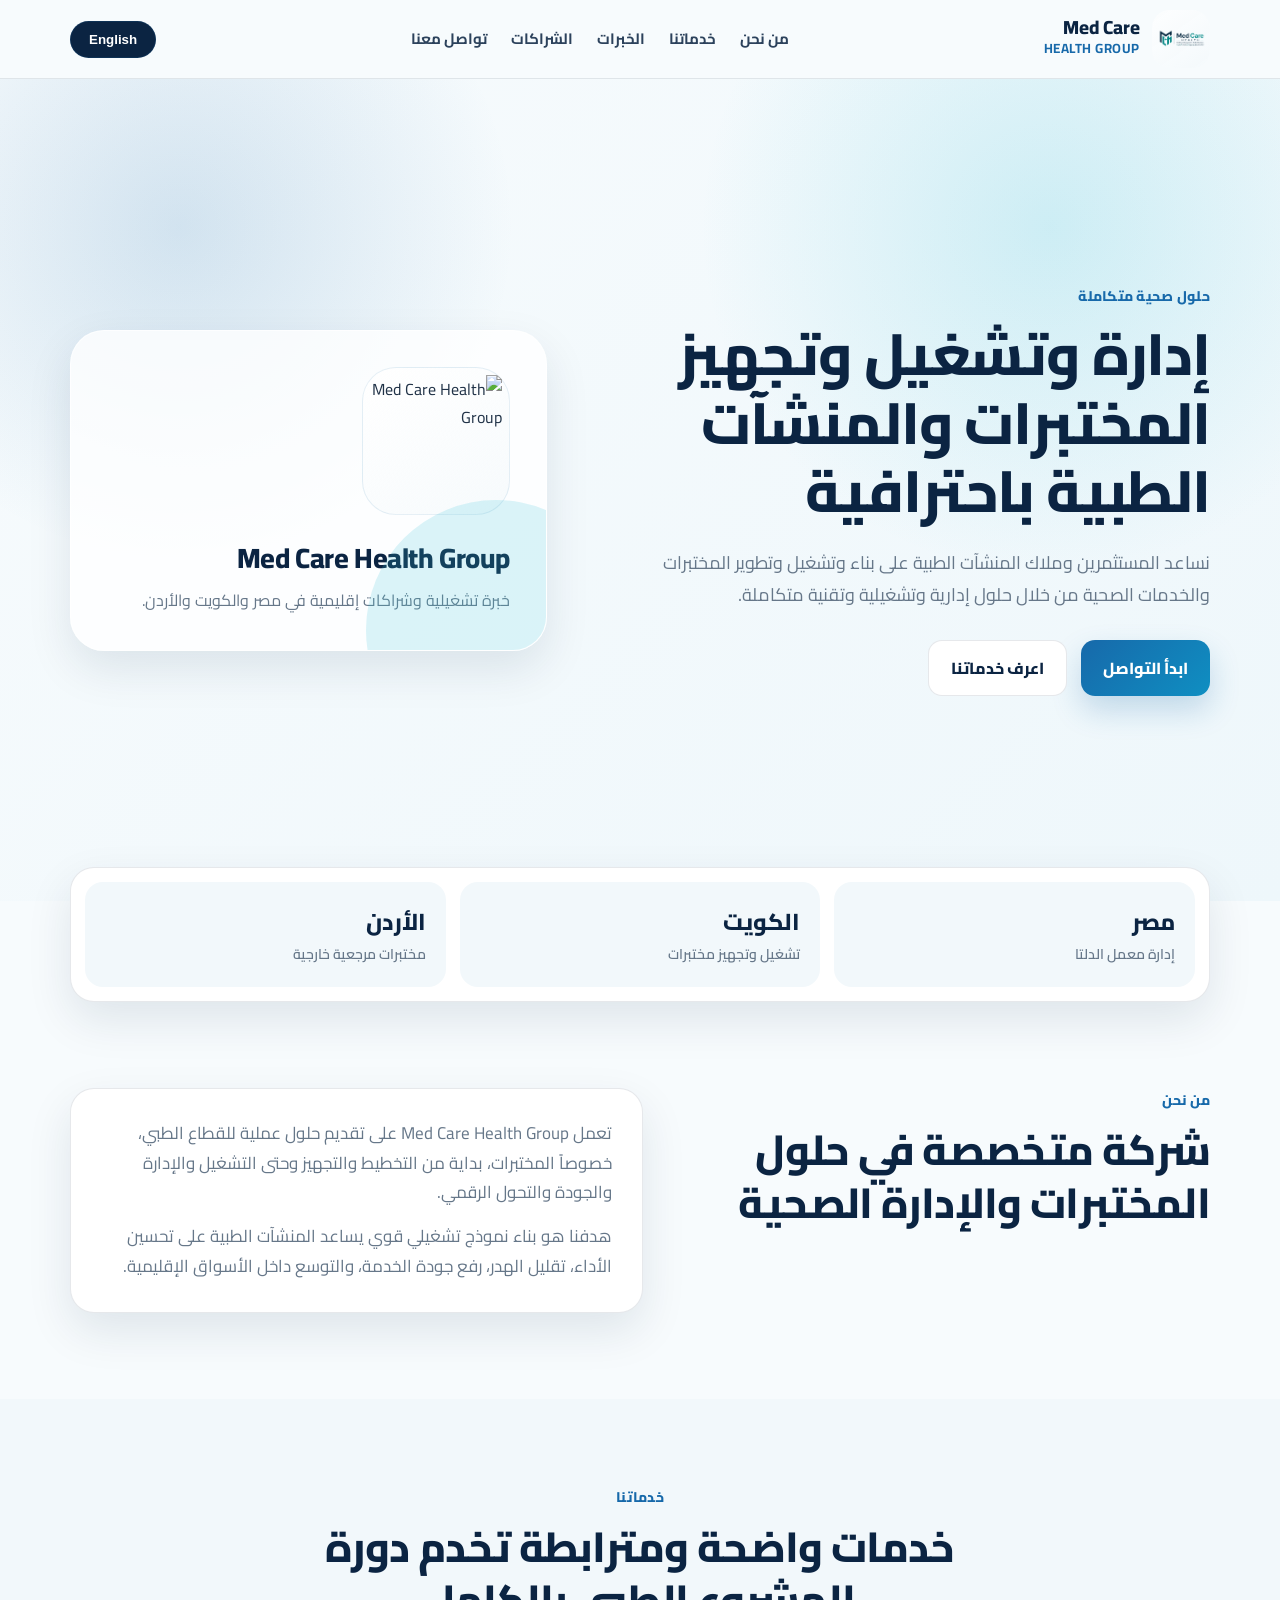
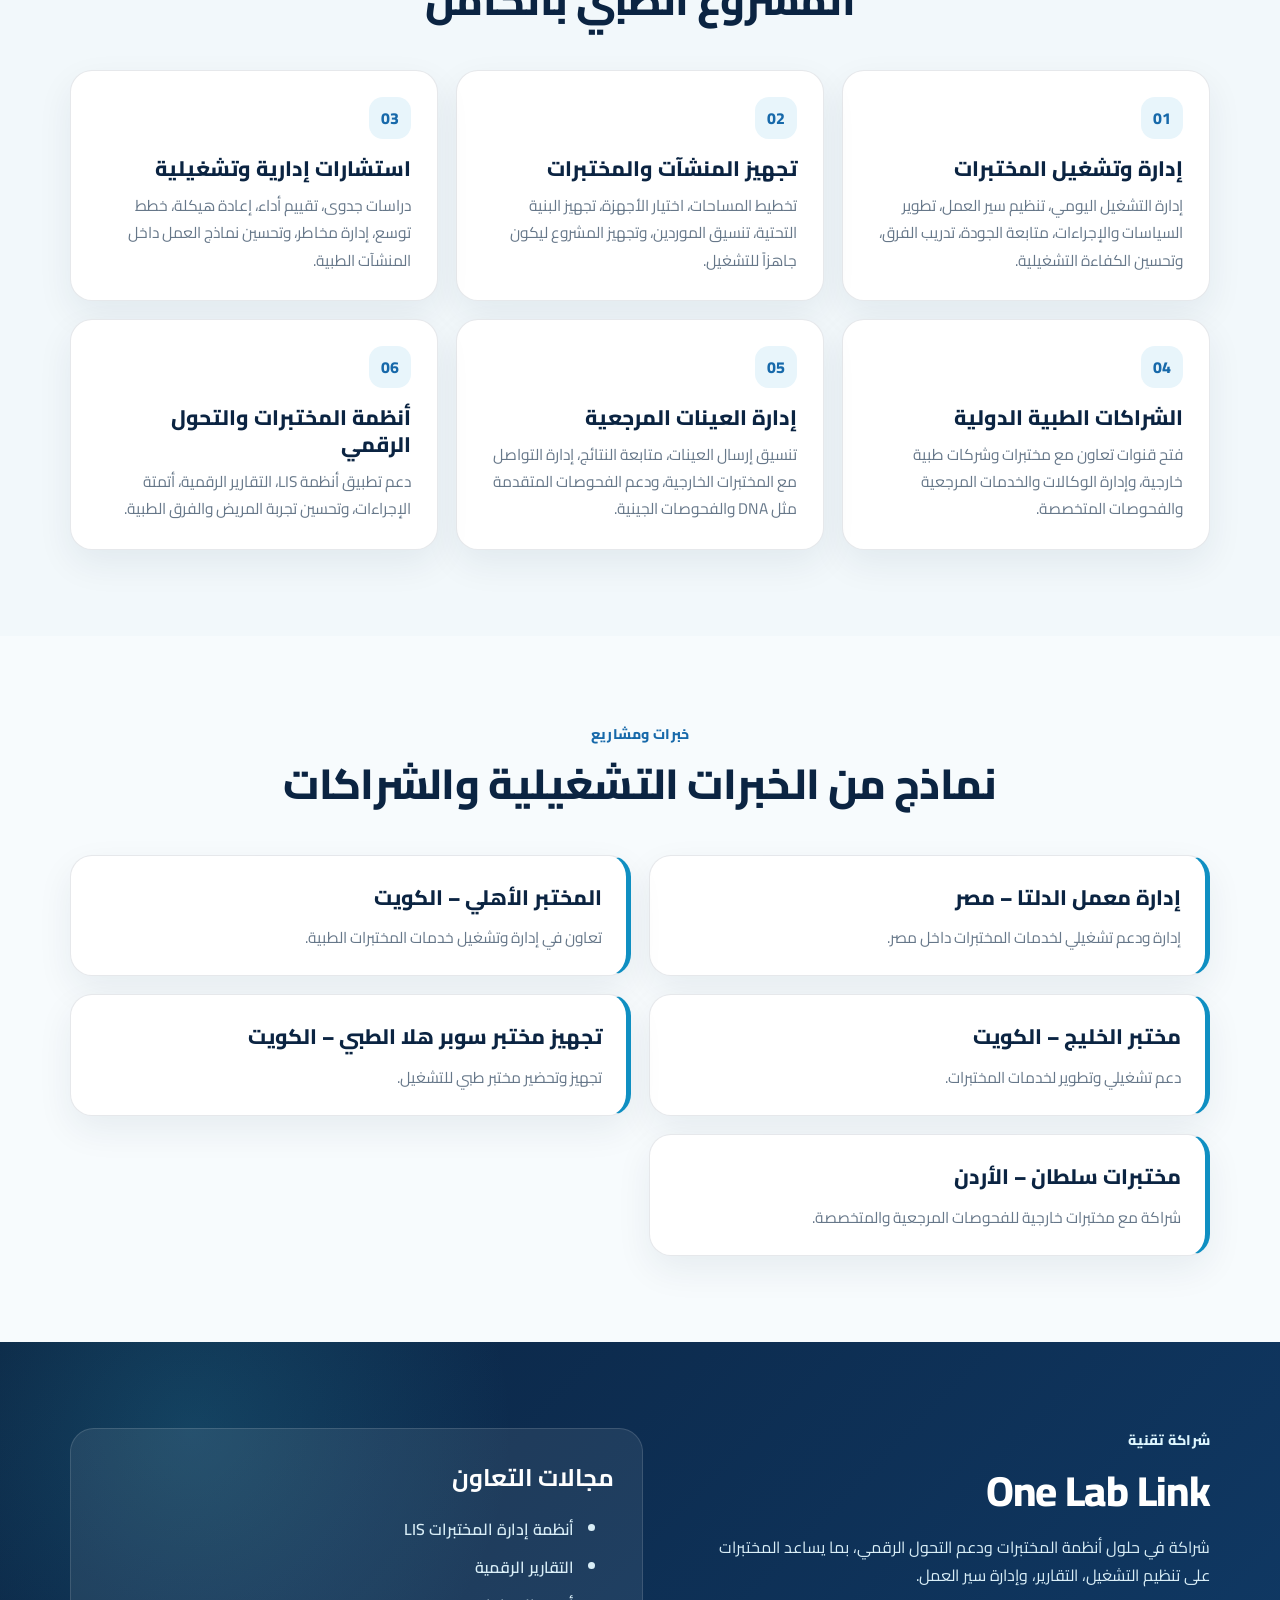
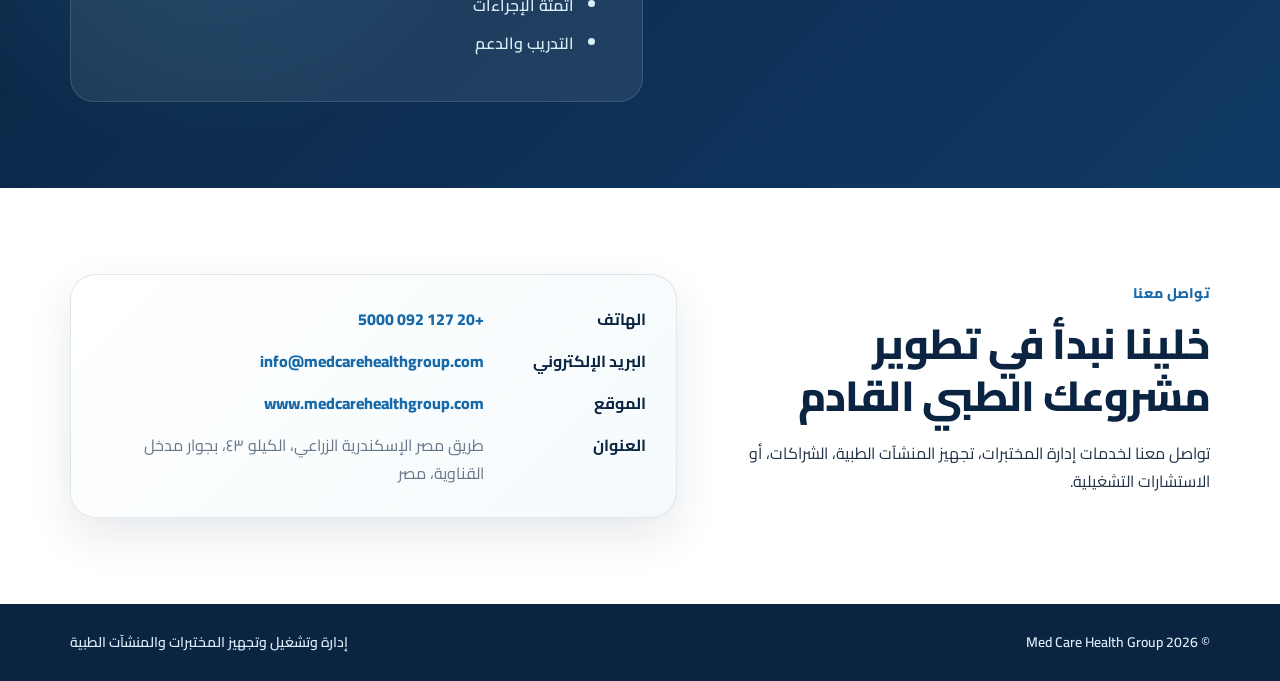
==== index.html @ 3ad39a22 "Update logo image source in index.html" ====
<!DOCTYPE html>
<html lang="ar" dir="rtl">
<head>
  <meta charset="UTF-8" />
  <meta name="viewport" content="width=device-width, initial-scale=1.0" />
  <title>Med Care Health Group</title>
  <meta name="description" content="Med Care Health Group - إدارة وتشغيل وتجهيز المختبرات والمنشآت الطبية والشراكات الطبية الدولية." />
  <link rel="stylesheet" href="styles.css" />
</head>
<body>
<header class="topbar">
  <div class="container nav">
    <a href="#home" class="brand">
      <span class="logo-wrap"><img src="logo-transparent.png" alt="Med Care Health Group"></span>
      <span class="brand-text">
        <b>Med Care</b>
        <small>Health Group</small>
      </span>
    </a>

    <nav class="menu">
      <a href="#about" data-ar="من نحن" data-en="About">من نحن</a>
      <a href="#services" data-ar="خدماتنا" data-en="Services">خدماتنا</a>
      <a href="#projects" data-ar="الخبرات" data-en="Experience">الخبرات</a>
      <a href="#partners" data-ar="الشراكات" data-en="Partners">الشراكات</a>
      <a href="#contact" data-ar="تواصل معنا" data-en="Contact">تواصل معنا</a>
    </nav>

    <button id="langBtn" class="lang">English</button>
  </div>
</header>

<main id="home">
  <section class="hero">
    <div class="container hero-inner">
      <div class="hero-content">
        <p class="kicker" data-ar="حلول صحية متكاملة" data-en="Integrated Healthcare Solutions">حلول صحية متكاملة</p>
        <h1 data-ar="إدارة وتشغيل وتجهيز المختبرات والمنشآت الطبية باحترافية"
            data-en="Professional management, operation, and setup for laboratories and healthcare facilities">
          إدارة وتشغيل وتجهيز المختبرات والمنشآت الطبية باحترافية
        </h1>
        <p class="lead"
           data-ar="نساعد المستثمرين وملاك المنشآت الطبية على بناء وتشغيل وتطوير المختبرات والخدمات الصحية من خلال حلول إدارية وتشغيلية وتقنية متكاملة."
           data-en="We support healthcare investors and facility owners in building, operating, and developing laboratories and healthcare services through integrated management, operational, and digital solutions.">
          نساعد المستثمرين وملاك المنشآت الطبية على بناء وتشغيل وتطوير المختبرات والخدمات الصحية من خلال حلول إدارية وتشغيلية وتقنية متكاملة.
        </p>
        <div class="actions">
          <a href="#contact" class="btn primary" data-ar="ابدأ التواصل" data-en="Contact Us">ابدأ التواصل</a>
          <a href="#services" class="btn ghost" data-ar="اعرف خدماتنا" data-en="View Services">اعرف خدماتنا</a>
        </div>
      </div>

      <aside class="hero-panel">
        <div class="logo-hero"><img src="assets/logo-transparent.png" alt="Med Care Health Group"></div>
        <h2 data-ar="Med Care Health Group" data-en="Med Care Health Group">Med Care Health Group</h2>
        <p data-ar="خبرة تشغيلية وشراكات إقليمية في مصر والكويت والأردن."
           data-en="Operational experience and regional partnerships across Egypt, Kuwait, and Jordan.">
          خبرة تشغيلية وشراكات إقليمية في مصر والكويت والأردن.
        </p>
      </aside>
    </div>
  </section>

  <section class="quick">
    <div class="container quick-grid">
      <div><strong data-ar="مصر" data-en="Egypt">مصر</strong><span data-ar="إدارة معمل الدلتا" data-en="Delta Lab Management">إدارة معمل الدلتا</span></div>
      <div><strong data-ar="الكويت" data-en="Kuwait">الكويت</strong><span data-ar="تشغيل وتجهيز مختبرات" data-en="Laboratory setup & operations">تشغيل وتجهيز مختبرات</span></div>
      <div><strong data-ar="الأردن" data-en="Jordan">الأردن</strong><span data-ar="مختبرات مرجعية خارجية" data-en="External reference laboratories">مختبرات مرجعية خارجية</span></div>
    </div>
  </section>

  <section id="about" class="section">
    <div class="container two">
      <div class="section-head">
        <p class="kicker" data-ar="من نحن" data-en="Who We Are">من نحن</p>
        <h2 data-ar="شركة متخصصة في حلول المختبرات والإدارة الصحية"
            data-en="A specialized company in laboratory and healthcare management solutions">
          شركة متخصصة في حلول المختبرات والإدارة الصحية
        </h2>
      </div>
      <div class="copy-card">
        <p data-ar="تعمل Med Care Health Group على تقديم حلول عملية للقطاع الطبي، خصوصاً المختبرات، بداية من التخطيط والتجهيز وحتى التشغيل والإدارة والجودة والتحول الرقمي."
           data-en="Med Care Health Group delivers practical solutions for the healthcare sector, especially laboratories, from planning and setup to operation, management, quality, and digital transformation.">
          تعمل Med Care Health Group على تقديم حلول عملية للقطاع الطبي، خصوصاً المختبرات، بداية من التخطيط والتجهيز وحتى التشغيل والإدارة والجودة والتحول الرقمي.
        </p>
        <p data-ar="هدفنا هو بناء نموذج تشغيلي قوي يساعد المنشآت الطبية على تحسين الأداء، تقليل الهدر، رفع جودة الخدمة، والتوسع داخل الأسواق الإقليمية."
           data-en="Our goal is to build a strong operating model that helps healthcare facilities improve performance, reduce waste, enhance service quality, and expand across regional markets.">
          هدفنا هو بناء نموذج تشغيلي قوي يساعد المنشآت الطبية على تحسين الأداء، تقليل الهدر، رفع جودة الخدمة، والتوسع داخل الأسواق الإقليمية.
        </p>
      </div>
    </div>
  </section>

  <section id="services" class="section pale">
    <div class="container">
      <div class="title">
        <p class="kicker" data-ar="خدماتنا" data-en="Our Services">خدماتنا</p>
        <h2 data-ar="خدمات واضحة ومترابطة تخدم دورة المشروع الطبي بالكامل"
            data-en="Clear connected services covering the full healthcare project cycle">
          خدمات واضحة ومترابطة تخدم دورة المشروع الطبي بالكامل
        </h2>
      </div>

      <div class="service-grid">
        <article><b>01</b><h3 data-ar="إدارة وتشغيل المختبرات" data-en="Laboratory Management & Operations">إدارة وتشغيل المختبرات</h3><p data-ar="إدارة التشغيل اليومي، تنظيم سير العمل، تطوير السياسات والإجراءات، متابعة الجودة، تدريب الفرق، وتحسين الكفاءة التشغيلية." data-en="Daily operations management, workflow organization, SOP development, quality follow-up, team training, and operational efficiency improvement.">إدارة التشغيل اليومي، تنظيم سير العمل، تطوير السياسات والإجراءات، متابعة الجودة، تدريب الفرق، وتحسين الكفاءة التشغيلية.</p></article>
        <article><b>02</b><h3 data-ar="تجهيز المنشآت والمختبرات" data-en="Facility & Laboratory Setup">تجهيز المنشآت والمختبرات</h3><p data-ar="تخطيط المساحات، اختيار الأجهزة، تجهيز البنية التحتية، تنسيق الموردين، وتجهيز المشروع ليكون جاهزاً للتشغيل." data-en="Space planning, equipment selection, infrastructure preparation, supplier coordination, and preparing the project for operation.">تخطيط المساحات، اختيار الأجهزة، تجهيز البنية التحتية، تنسيق الموردين، وتجهيز المشروع ليكون جاهزاً للتشغيل.</p></article>
        <article><b>03</b><h3 data-ar="استشارات إدارية وتشغيلية" data-en="Operational Consulting">استشارات إدارية وتشغيلية</h3><p data-ar="دراسات جدوى، تقييم أداء، إعادة هيكلة، خطط توسع، إدارة مخاطر، وتحسين نماذج العمل داخل المنشآت الطبية." data-en="Feasibility studies, performance assessment, restructuring, expansion plans, risk management, and operating model improvement.">دراسات جدوى، تقييم أداء، إعادة هيكلة، خطط توسع، إدارة مخاطر، وتحسين نماذج العمل داخل المنشآت الطبية.</p></article>
        <article><b>04</b><h3 data-ar="الشراكات الطبية الدولية" data-en="International Medical Partnerships">الشراكات الطبية الدولية</h3><p data-ar="فتح قنوات تعاون مع مختبرات وشركات طبية خارجية، وإدارة الوكالات والخدمات المرجعية والفحوصات المتخصصة." data-en="Building collaboration channels with external laboratories and medical companies, managing agencies, reference services, and specialized tests.">فتح قنوات تعاون مع مختبرات وشركات طبية خارجية، وإدارة الوكالات والخدمات المرجعية والفحوصات المتخصصة.</p></article>
        <article><b>05</b><h3 data-ar="إدارة العينات المرجعية" data-en="Reference Sample Management">إدارة العينات المرجعية</h3><p data-ar="تنسيق إرسال العينات، متابعة النتائج، إدارة التواصل مع المختبرات الخارجية، ودعم الفحوصات المتقدمة مثل DNA والفحوصات الجينية." data-en="Coordinating sample referrals, result follow-up, communication with external laboratories, and supporting advanced tests such as DNA and genetic testing.">تنسيق إرسال العينات، متابعة النتائج، إدارة التواصل مع المختبرات الخارجية، ودعم الفحوصات المتقدمة مثل DNA والفحوصات الجينية.</p></article>
        <article><b>06</b><h3 data-ar="أنظمة المختبرات والتحول الرقمي" data-en="Laboratory Systems & Digital Transformation">أنظمة المختبرات والتحول الرقمي</h3><p data-ar="دعم تطبيق أنظمة LIS، التقارير الرقمية، أتمتة الإجراءات، وتحسين تجربة المريض والفرق الطبية." data-en="Supporting LIS implementation, digital reports, process automation, and improving patient and medical team experience.">دعم تطبيق أنظمة LIS، التقارير الرقمية، أتمتة الإجراءات، وتحسين تجربة المريض والفرق الطبية.</p></article>
      </div>
    </div>
  </section>

  <section id="projects" class="section">
    <div class="container">
      <div class="title">
        <p class="kicker" data-ar="خبرات ومشاريع" data-en="Experience & Projects">خبرات ومشاريع</p>
        <h2 data-ar="نماذج من الخبرات التشغيلية والشراكات" data-en="Selected operational experience and partnerships">نماذج من الخبرات التشغيلية والشراكات</h2>
      </div>

      <div class="experience">
        <div><h3 data-ar="إدارة معمل الدلتا – مصر" data-en="Delta Lab Management – Egypt">إدارة معمل الدلتا – مصر</h3><p data-ar="إدارة ودعم تشغيلي لخدمات المختبرات داخل مصر." data-en="Management and operational support for laboratory services in Egypt.">إدارة ودعم تشغيلي لخدمات المختبرات داخل مصر.</p></div>
        <div><h3 data-ar="المختبر الأهلي – الكويت" data-en="Al Ahli Laboratory – Kuwait">المختبر الأهلي – الكويت</h3><p data-ar="تعاون في إدارة وتشغيل خدمات المختبرات الطبية." data-en="Collaboration in managing and operating medical laboratory services.">تعاون في إدارة وتشغيل خدمات المختبرات الطبية.</p></div>
        <div><h3 data-ar="مختبر الخليج – الكويت" data-en="Gulf Laboratory – Kuwait">مختبر الخليج – الكويت</h3><p data-ar="دعم تشغيلي وتطوير لخدمات المختبرات." data-en="Operational support and development for laboratory services.">دعم تشغيلي وتطوير لخدمات المختبرات.</p></div>
        <div><h3 data-ar="تجهيز مختبر سوبر هلا الطبي – الكويت" data-en="Super Hala Medical Laboratory Setup – Kuwait">تجهيز مختبر سوبر هلا الطبي – الكويت</h3><p data-ar="تجهيز وتحضير مختبر طبي للتشغيل." data-en="Setup and preparation of a medical laboratory for operation.">تجهيز وتحضير مختبر طبي للتشغيل.</p></div>
        <div><h3 data-ar="مختبرات سلطان – الأردن" data-en="Sultan Laboratories – Jordan">مختبرات سلطان – الأردن</h3><p data-ar="شراكة مع مختبرات خارجية للفحوصات المرجعية والمتخصصة." data-en="External laboratory partnership for reference and specialized testing.">شراكة مع مختبرات خارجية للفحوصات المرجعية والمتخصصة.</p></div>
      </div>
    </div>
  </section>

  <section id="partners" class="section blue-section">
    <div class="container two">
      <div>
        <p class="kicker white" data-ar="شراكة تقنية" data-en="Technology Partnership">شراكة تقنية</p>
        <h2 data-ar="One Lab Link" data-en="One Lab Link">One Lab Link</h2>
        <p data-ar="شراكة في حلول أنظمة المختبرات ودعم التحول الرقمي، بما يساعد المختبرات على تنظيم التشغيل، التقارير، وإدارة سير العمل."
           data-en="A partnership in laboratory system solutions and digital transformation, helping laboratories organize operations, reporting, and workflow management.">
          شراكة في حلول أنظمة المختبرات ودعم التحول الرقمي، بما يساعد المختبرات على تنظيم التشغيل، التقارير، وإدارة سير العمل.
        </p>
      </div>
      <div class="dark-card">
        <h3 data-ar="مجالات التعاون" data-en="Focus Areas">مجالات التعاون</h3>
        <ul>
          <li data-ar="أنظمة إدارة المختبرات LIS" data-en="Laboratory Information Systems">أنظمة إدارة المختبرات LIS</li>
          <li data-ar="التقارير الرقمية" data-en="Digital reporting">التقارير الرقمية</li>
          <li data-ar="أتمتة الإجراءات" data-en="Workflow automation">أتمتة الإجراءات</li>
          <li data-ar="التدريب والدعم" data-en="Training and support">التدريب والدعم</li>
        </ul>
      </div>
    </div>
  </section>

  <section id="contact" class="section contact">
    <div class="container contact-grid">
      <div>
        <p class="kicker" data-ar="تواصل معنا" data-en="Contact Us">تواصل معنا</p>
        <h2 data-ar="خلينا نبدأ في تطوير مشروعك الطبي القادم" data-en="Let’s start developing your next healthcare project">خلينا نبدأ في تطوير مشروعك الطبي القادم</h2>
        <p data-ar="تواصل معنا لخدمات إدارة المختبرات، تجهيز المنشآت الطبية، الشراكات، أو الاستشارات التشغيلية."
           data-en="Contact us for laboratory management, medical facility setup, partnerships, or operational consulting.">
          تواصل معنا لخدمات إدارة المختبرات، تجهيز المنشآت الطبية، الشراكات، أو الاستشارات التشغيلية.
        </p>
      </div>
      <div class="contact-card">
        <p><strong data-ar="الهاتف" data-en="Phone">الهاتف</strong><a href="tel:+201270925000">+20 127 092 5000</a></p>
        <p><strong data-ar="البريد الإلكتروني" data-en="Email">البريد الإلكتروني</strong><a href="mailto:info@medcarehealthgroup.com">info@medcarehealthgroup.com</a></p>
        <p><strong data-ar="الموقع" data-en="Website">الموقع</strong><a href="https://www.medcarehealthgroup.com">www.medcarehealthgroup.com</a></p>
        <p><strong data-ar="العنوان" data-en="Address">العنوان</strong><span data-ar="طريق مصر الإسكندرية الزراعي، الكيلو ٤٣، بجوار مدخل القناوية، مصر" data-en="Cairo-Alexandria Agricultural Road, KM 43, beside Al-Qanawiya entrance, Egypt">طريق مصر الإسكندرية الزراعي، الكيلو ٤٣، بجوار مدخل القناوية، مصر</span></p>
      </div>
    </div>
  </section>
</main>

<footer>
  <div class="container foot">
    <span>© 2026 Med Care Health Group</span>
    <span data-ar="إدارة وتشغيل وتجهيز المختبرات والمنشآت الطبية" data-en="Laboratory and Healthcare Facility Management">إدارة وتشغيل وتجهيز المختبرات والمنشآت الطبية</span>
  </div>
</footer>

<script>
let currentLang = "ar";
const btn = document.getElementById("langBtn");

function setLanguage(lang) {
  currentLang = lang;
  document.documentElement.lang = lang;
  document.documentElement.dir = lang === "ar" ? "rtl" : "ltr";
  document.querySelectorAll("[data-ar][data-en]").forEach(el => {
    el.textContent = el.dataset[lang];
  });
  btn.textContent = lang === "ar" ? "English" : "العربية";
}
btn.addEventListener("click", () => setLanguage(currentLang === "ar" ? "en" : "ar"));
</script>
</body>
</html>
---- styles.css ----
@import url('https://fonts.googleapis.com/css2?family=Cairo:wght@400;500;600;700;800&family=Inter:wght@400;500;600;700;800&display=swap');

:root{
  --navy:#0b2442;
  --blue:#1769aa;
  --blue2:#0f8fc2;
  --cyan:#39bfd7;
  --pale:#f2f8fb;
  --bg:#f7fbfd;
  --white:#fff;
  --text:#203247;
  --muted:#667789;
  --line:rgba(11,36,66,.10);
  --shadow:0 18px 45px rgba(11,36,66,.10);
  --radius:24px;
}

*{box-sizing:border-box}
html{scroll-behavior:smooth}
body{
  margin:0;
  font-family:"Cairo","Inter",Arial,sans-serif;
  background:var(--bg);
  color:var(--text);
  line-height:1.75;
}
html[lang="en"] body{font-family:"Inter","Cairo",Arial,sans-serif;line-height:1.6}
a{text-decoration:none;color:inherit}
.container{width:min(1140px,92%);margin:auto}

.topbar{
  position:sticky;top:0;z-index:50;
  background:rgba(247,251,253,.92);
  backdrop-filter:blur(16px);
  border-bottom:1px solid var(--line);
}
.nav{height:78px;display:flex;align-items:center;justify-content:space-between;gap:18px}
.brand{display:flex;align-items:center;gap:12px;color:var(--navy)}
.logo-wrap{
  width:58px;height:58px;border-radius:18px;
  display:grid;place-items:center;
  background:linear-gradient(145deg,rgba(255,255,255,.65),rgba(242,248,251,.45));
}
.logo-wrap img{width:52px;height:52px;object-fit:contain}
.brand-text b{display:block;font-size:19px;line-height:1;font-weight:800}
.brand-text small{display:block;color:var(--blue);font-weight:700;letter-spacing:.04em;text-transform:uppercase}

.menu{display:flex;gap:24px;align-items:center;color:var(--navy);font-weight:700;font-size:15px}
.menu a{opacity:.86}
.menu a:hover{opacity:1;color:var(--blue)}
.lang{
  border:1px solid rgba(23,105,170,.18);
  background:var(--navy);
  color:#fff;border-radius:999px;
  padding:10px 18px;font-weight:800;cursor:pointer;
}

.hero{
  min-height:calc(100vh - 78px);
  display:flex;align-items:center;
  background:
    radial-gradient(circle at 82% 18%,rgba(57,191,215,.20),transparent 28%),
    radial-gradient(circle at 14% 18%,rgba(23,105,170,.16),transparent 26%),
    linear-gradient(135deg,#f7fbfd 0%,#eef7fb 100%);
  overflow:hidden;
}
.hero-inner{display:grid;grid-template-columns:1.12fr .88fr;gap:56px;align-items:center;padding:72px 0}
.kicker{
  margin:0 0 12px;
  color:var(--blue);
  font-weight:800;
  font-size:14px;
  letter-spacing:.02em;
}
.kicker.white{color:#dff7ff}
h1{
  margin:0 0 22px;
  color:var(--navy);
  font-size:clamp(34px,4.7vw,58px);
  line-height:1.18;
  font-weight:800;
  letter-spacing:-.02em;
}
.lead{margin:0;color:var(--muted);font-size:18px;max-width:720px}
.actions{margin-top:30px;display:flex;gap:14px;flex-wrap:wrap}
.btn{
  display:inline-flex;align-items:center;justify-content:center;
  border-radius:14px;padding:13px 22px;font-weight:800;
}
.primary{background:linear-gradient(135deg,var(--blue),var(--blue2));color:#fff;box-shadow:0 14px 30px rgba(23,105,170,.22)}
.ghost{background:#fff;color:var(--navy);border:1px solid var(--line)}

.hero-panel{
  position:relative;
  background:rgba(255,255,255,.78);
  border:1px solid rgba(255,255,255,.7);
  border-radius:34px;
  padding:36px;
  box-shadow:var(--shadow);
  overflow:hidden;
}
.hero-panel:before{
  content:"";position:absolute;inset:auto -80px -110px auto;width:260px;height:260px;
  background:rgba(57,191,215,.18);border-radius:50%;
}
.logo-hero{
  width:148px;height:148px;border-radius:34px;
  display:grid;place-items:center;margin-bottom:26px;
  background:linear-gradient(145deg,#fff,rgba(242,248,251,.65));
  border:1px solid rgba(23,105,170,.10);
}
.logo-hero img{width:132px;height:132px;object-fit:contain}
.hero-panel h2{margin:0 0 10px;color:var(--navy);font-size:28px;line-height:1.25}
.hero-panel p{margin:0;color:var(--muted);font-size:16px}

.quick{margin-top:-34px;position:relative;z-index:5}
.quick-grid{
  display:grid;grid-template-columns:repeat(3,1fr);gap:14px;
  background:#fff;border:1px solid var(--line);border-radius:24px;
  box-shadow:var(--shadow);padding:14px
}
.quick-grid div{padding:20px;border-radius:18px;background:var(--pale)}
.quick-grid strong{display:block;color:var(--navy);font-size:23px;font-weight:800}
.quick-grid span{display:block;color:var(--muted);font-size:14px;font-weight:600}

.section{padding:86px 0}
.two{display:grid;grid-template-columns:.95fr 1.05fr;gap:48px;align-items:start}
h2{margin:0;color:var(--navy);font-size:clamp(28px,3.4vw,42px);line-height:1.25;font-weight:800;letter-spacing:-.015em}
.copy-card{
  background:#fff;border:1px solid var(--line);border-radius:var(--radius);
  padding:30px;box-shadow:var(--shadow)
}
.copy-card p{margin:0 0 14px;color:var(--muted);font-size:17px}
.copy-card p:last-child{margin-bottom:0}
.pale{background:var(--pale)}
.title{text-align:center;max-width:790px;margin:0 auto 44px}

.service-grid{display:grid;grid-template-columns:repeat(3,1fr);gap:18px}
.service-grid article{
  background:#fff;border:1px solid var(--line);border-radius:22px;padding:26px;
  box-shadow:0 14px 36px rgba(11,36,66,.07);
}
.service-grid b{
  width:42px;height:42px;border-radius:14px;display:grid;place-items:center;
  background:#e8f5fb;color:var(--blue);font-weight:800;margin-bottom:16px
}
.service-grid h3{margin:0 0 10px;color:var(--navy);font-size:21px;line-height:1.3;font-weight:800}
.service-grid p{margin:0;color:var(--muted);font-size:15.5px}

.experience{display:grid;grid-template-columns:repeat(2,1fr);gap:18px}
.experience div{
  background:#fff;border:1px solid var(--line);border-radius:22px;padding:24px;
  box-shadow:0 14px 36px rgba(11,36,66,.07);
  border-inline-start:5px solid var(--blue2);
}
.experience h3{margin:0 0 8px;color:var(--navy);font-size:21px;font-weight:800}
.experience p{margin:0;color:var(--muted);font-size:15.5px}

.blue-section{
  background:
    radial-gradient(circle at 15% 20%,rgba(57,191,215,.18),transparent 28%),
    linear-gradient(135deg,var(--navy),#103a66);
  color:#fff;
}
.blue-section h2{color:#fff}
.blue-section p,.blue-section li{color:#d9eef7}
.dark-card{
  background:rgba(255,255,255,.08);
  border:1px solid rgba(255,255,255,.13);
  border-radius:var(--radius);
  padding:28px
}
.dark-card h3{margin:0 0 14px;font-size:24px;color:#fff}
.dark-card li{margin:10px 0;font-weight:600}

.contact{background:#fff}
.contact-grid{display:grid;grid-template-columns:.9fr 1.1fr;gap:36px;align-items:center}
.contact-card{
  background:linear-gradient(135deg,#fff,#f4fafc);
  border:1px solid var(--line);border-radius:26px;padding:30px;box-shadow:var(--shadow)
}
.contact-card p{
  margin:0 0 14px;
  display:grid;
  grid-template-columns:150px 1fr;
  gap:12px;
  color:var(--muted)
}
.contact-card p:last-child{margin-bottom:0}
.contact-card strong{color:var(--navy)}
.contact-card a{color:var(--blue);font-weight:800}

footer{background:var(--navy);color:#d9eef7}
.foot{display:flex;justify-content:space-between;gap:16px;padding:26px 0;font-size:14px;font-weight:600}

@media(max-width:960px){
  .menu{display:none}
  .hero-inner,.two,.contact-grid{grid-template-columns:1fr}
  .hero{min-height:auto}
  .hero-inner{padding:54px 0}
  .service-grid,.experience,.quick-grid{grid-template-columns:1fr}
  .section{padding:66px 0}
  .contact-card p{grid-template-columns:1fr}
  .foot{display:block;text-align:center}
}
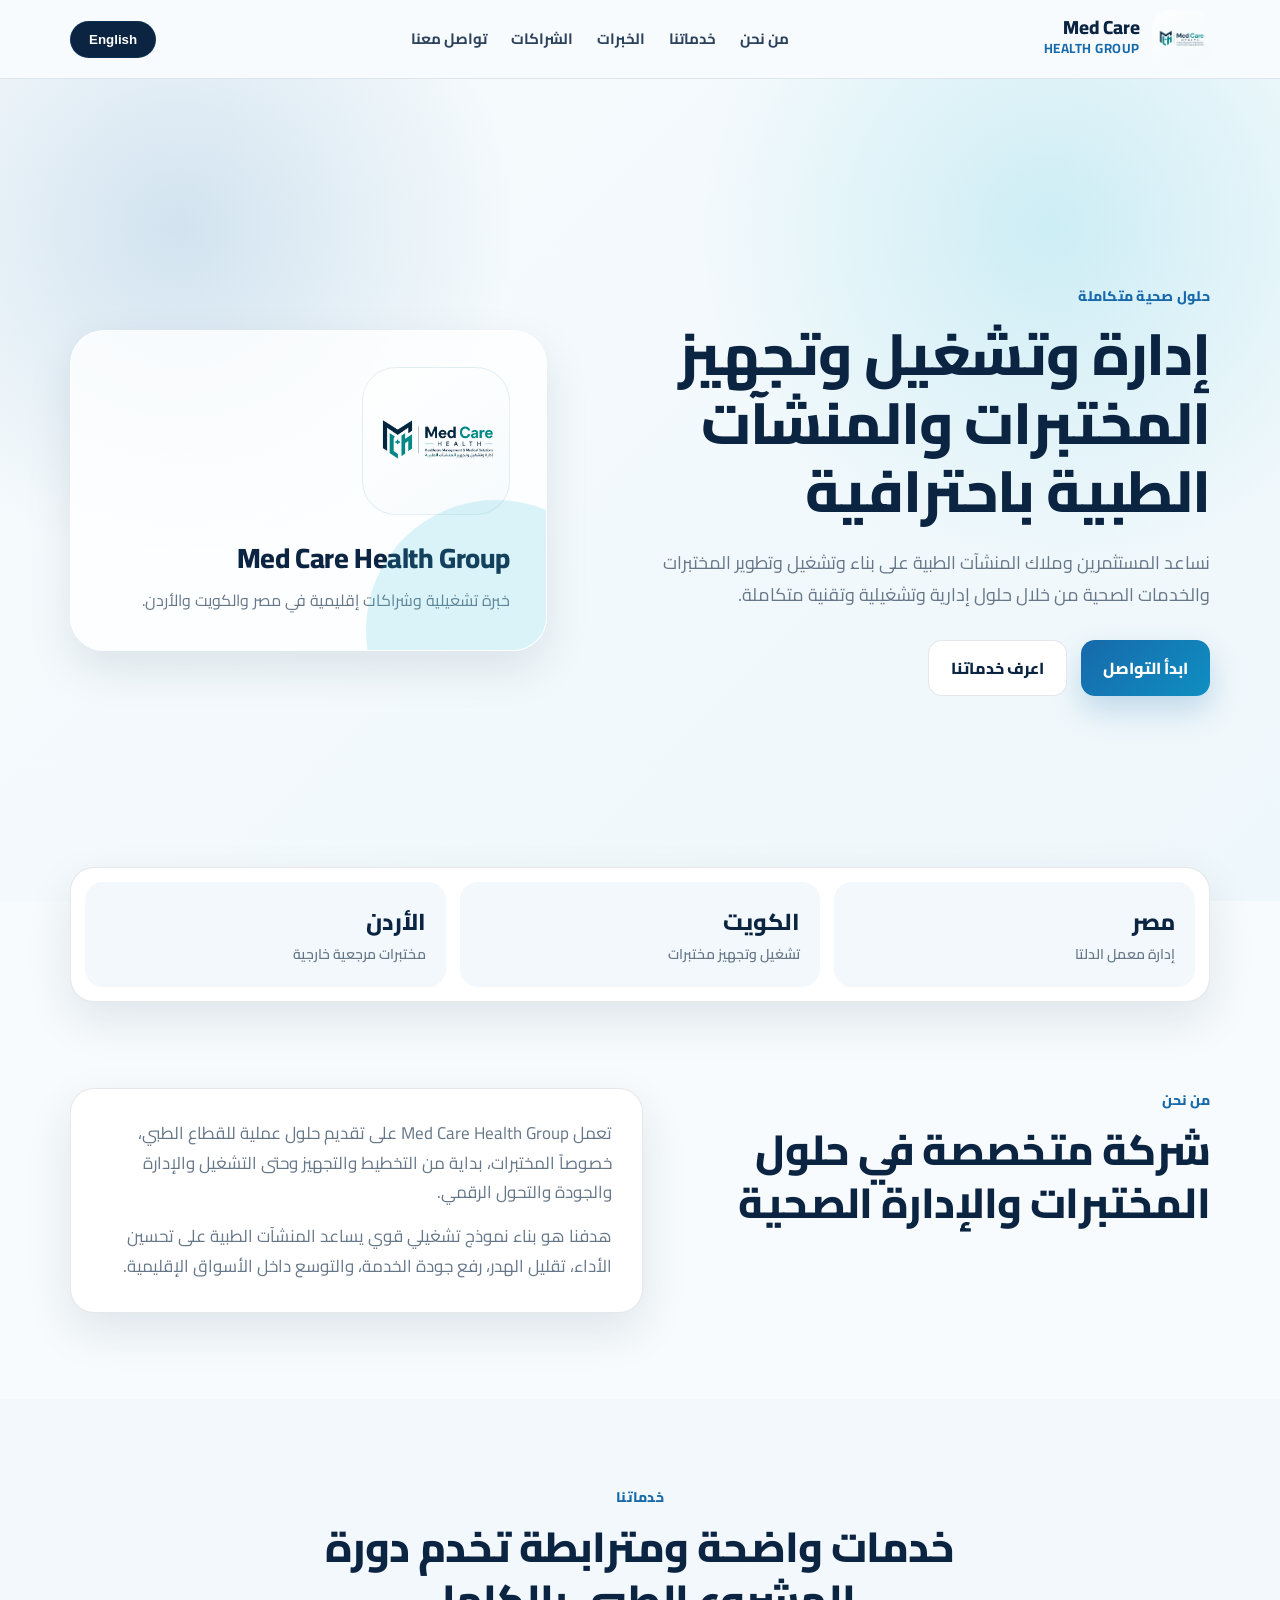
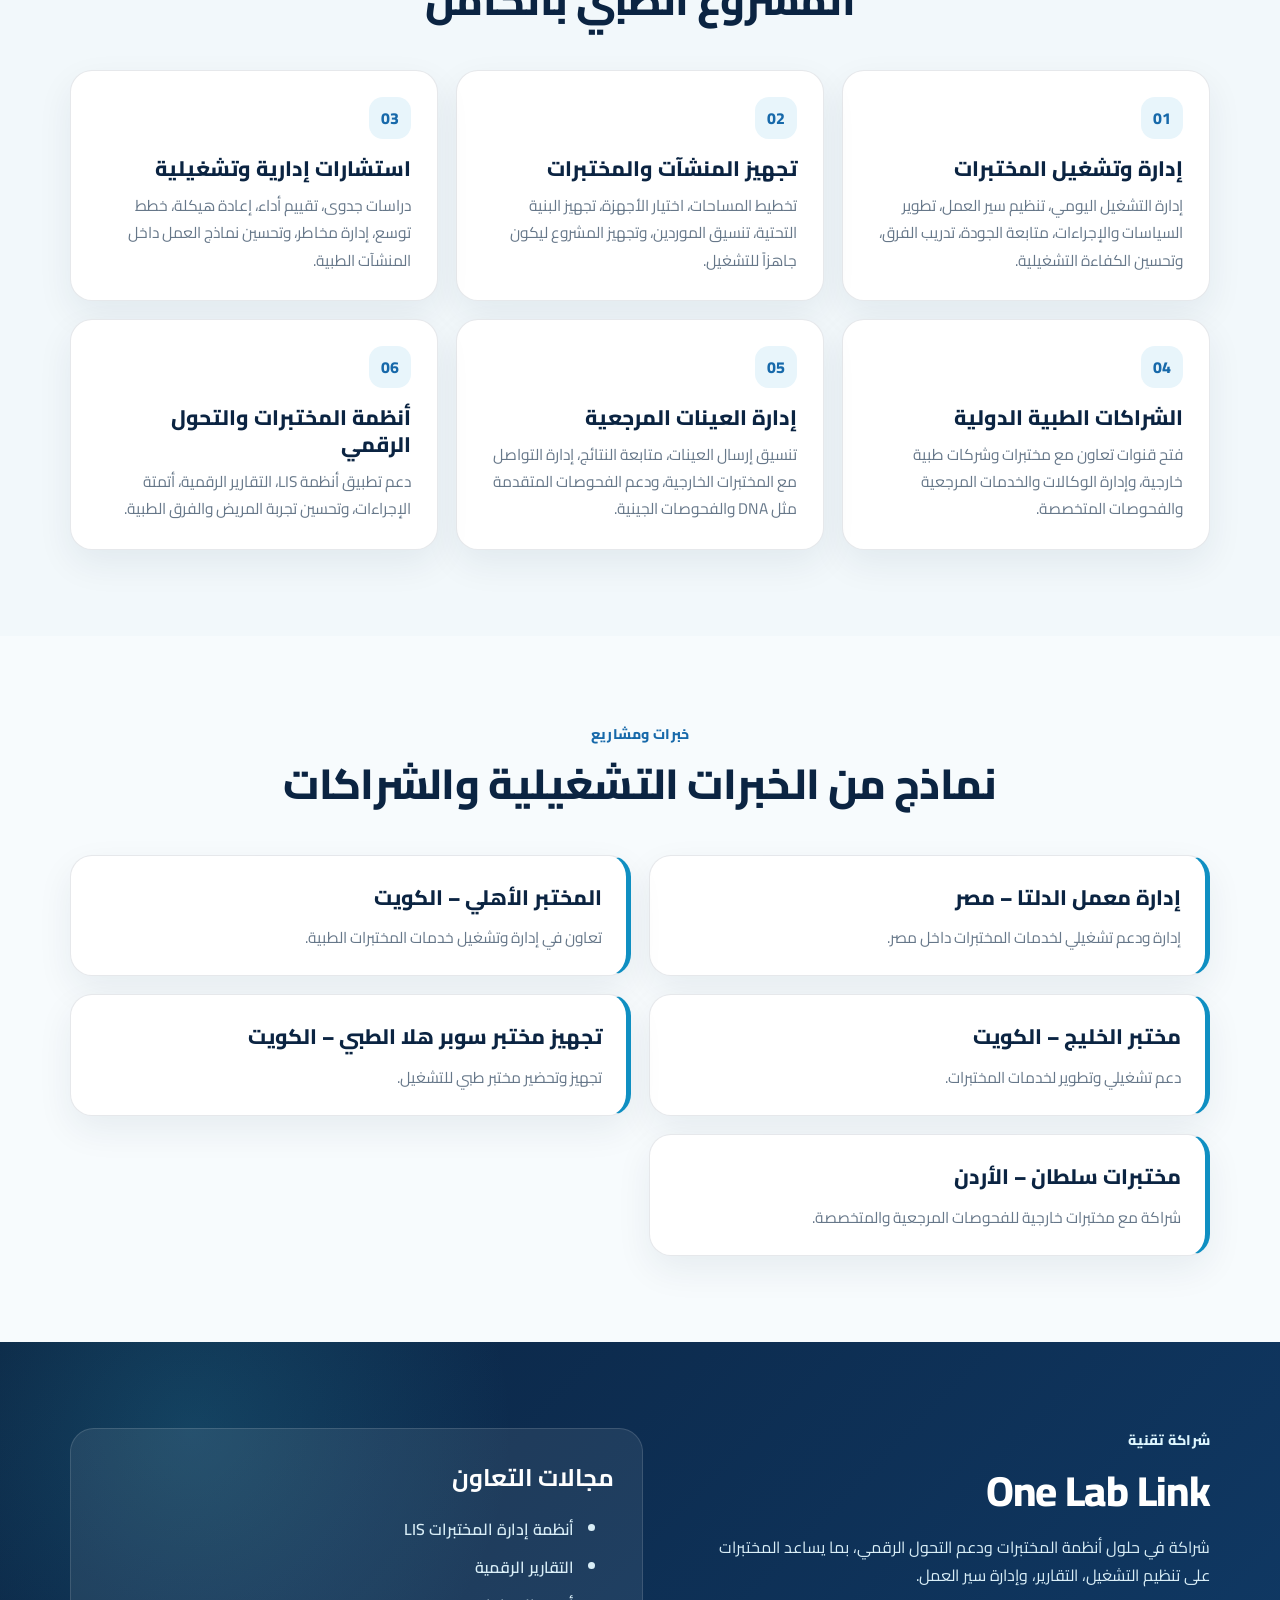
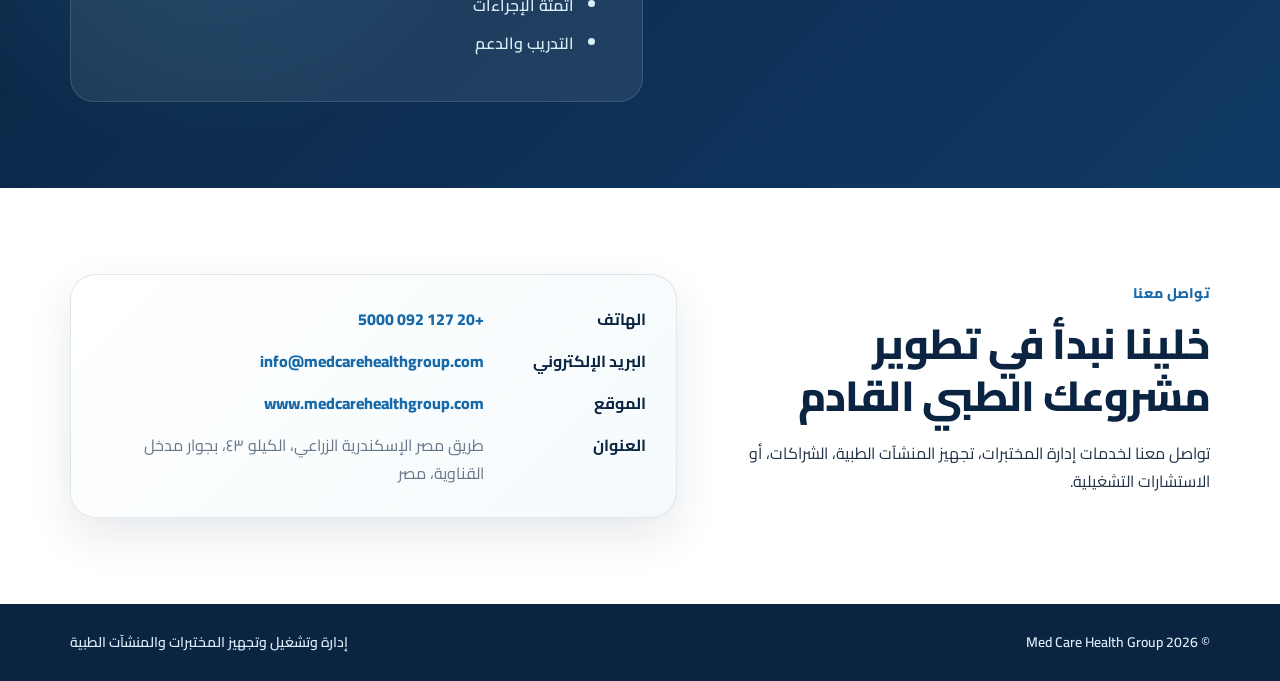
==== commit 6f1886ff: "Update logo image source in index.html" ====
--- a/index.html
+++ b/index.html
@@ -51,7 +51,7 @@
       </div>
 
       <aside class="hero-panel">
-        <div class="logo-hero"><img src="assets/logo-transparent.png" alt="Med Care Health Group"></div>
+        <div class="logo-hero"><img src="logo-transparent.png" alt="Med Care Health Group"></div>
         <h2 data-ar="Med Care Health Group" data-en="Med Care Health Group">Med Care Health Group</h2>
         <p data-ar="خبرة تشغيلية وشراكات إقليمية في مصر والكويت والأردن."
            data-en="Operational experience and regional partnerships across Egypt, Kuwait, and Jordan.">
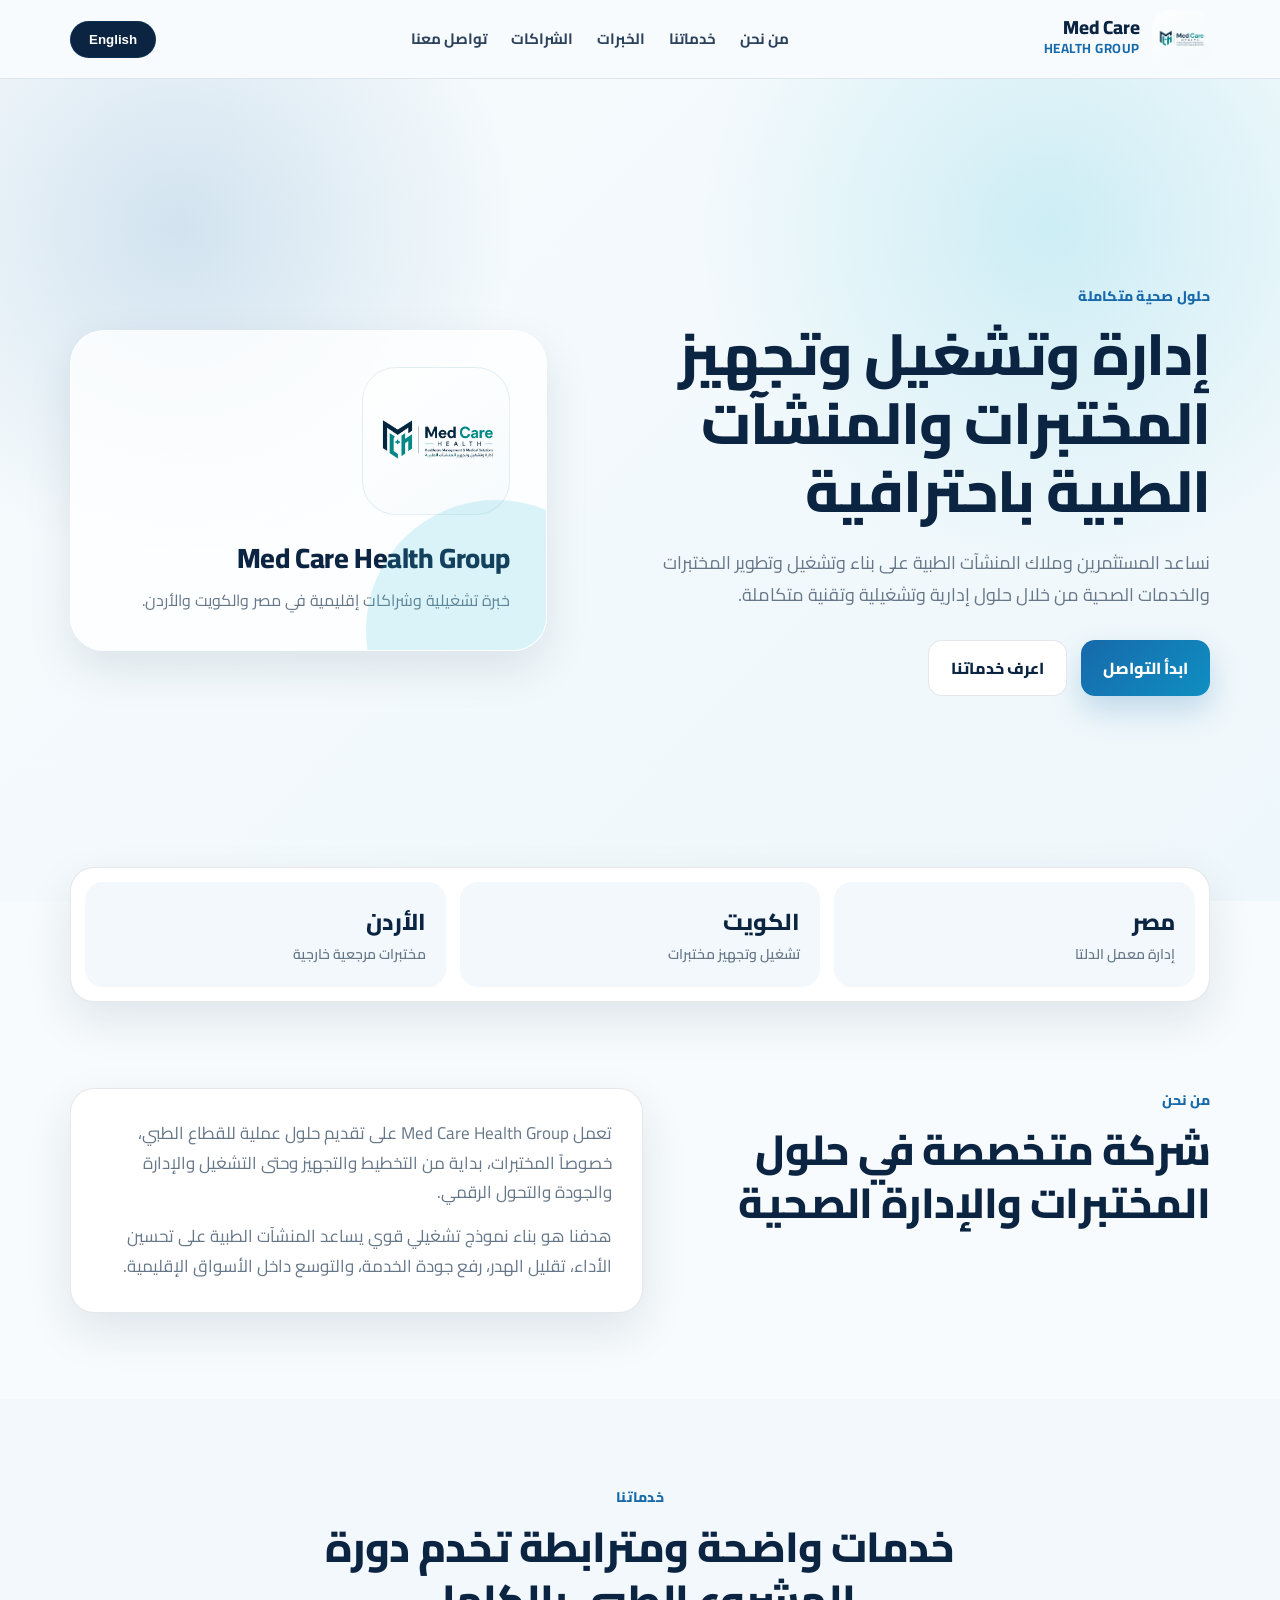
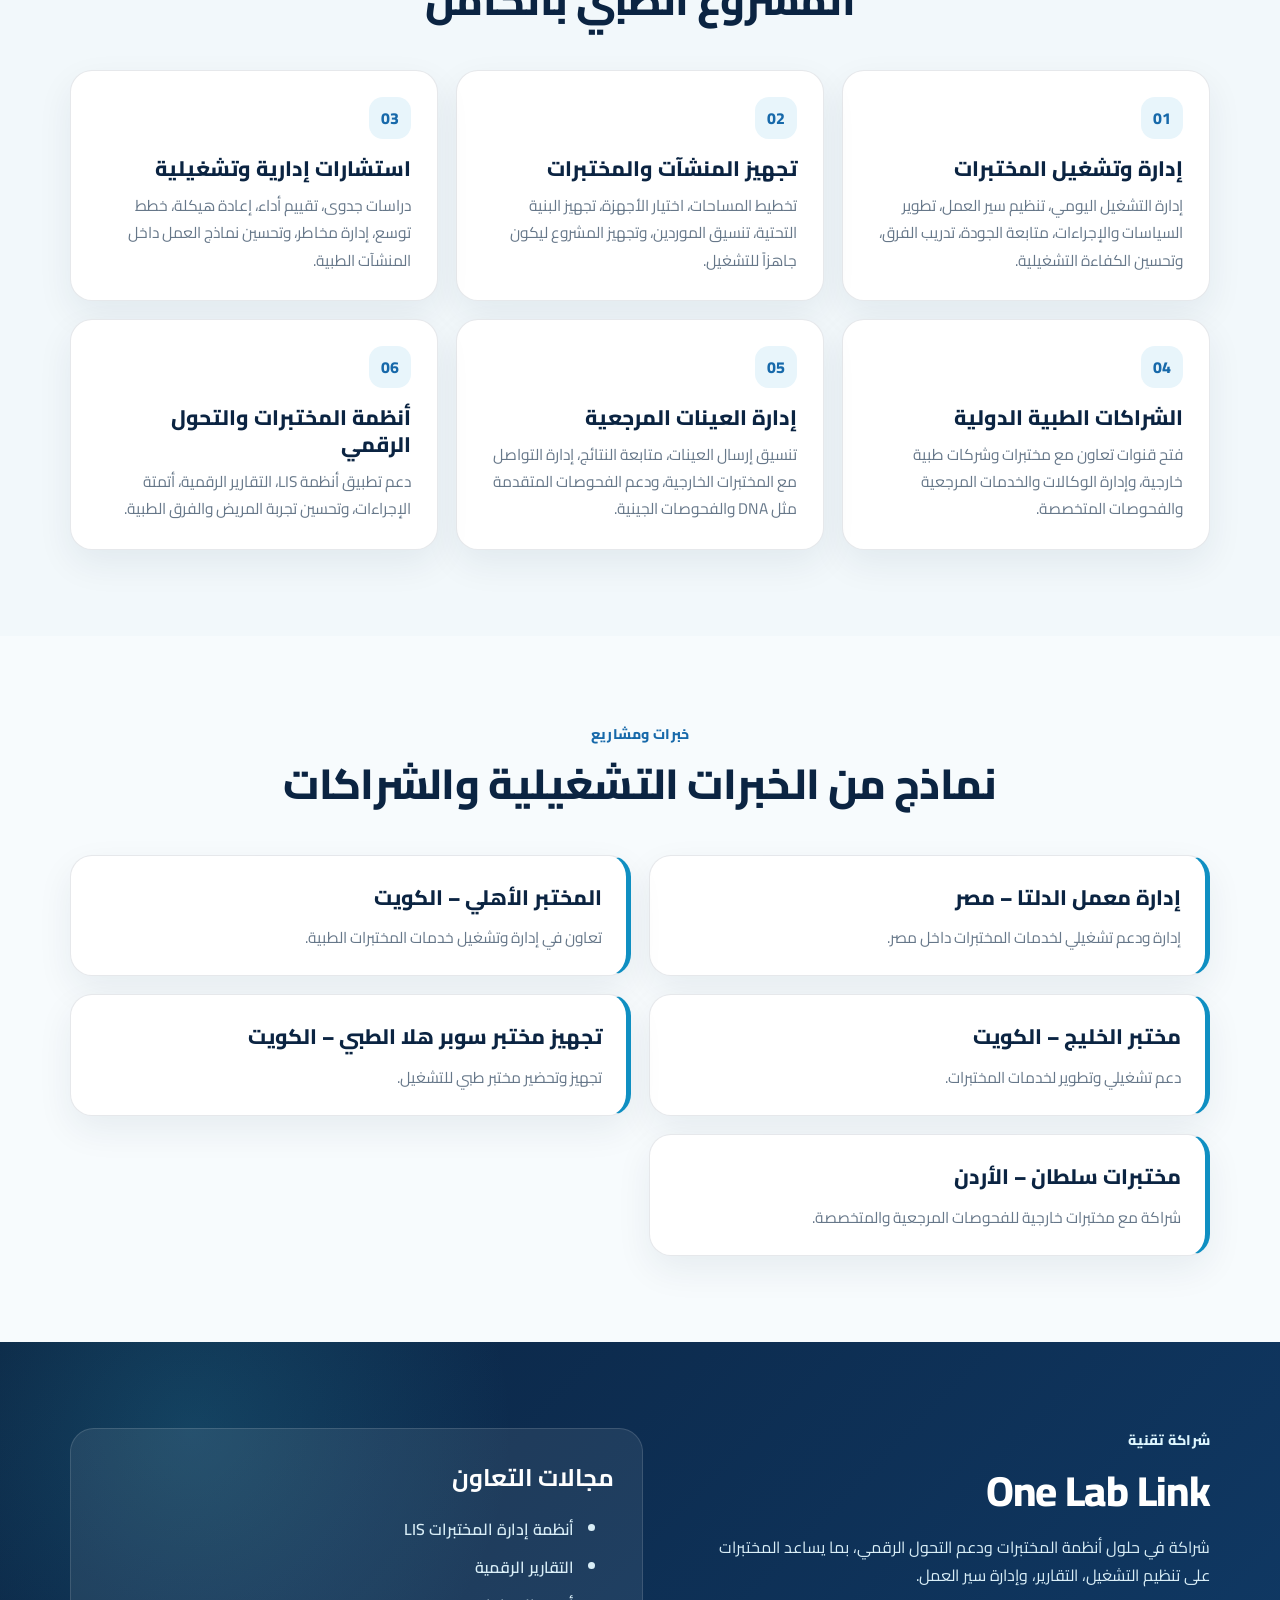
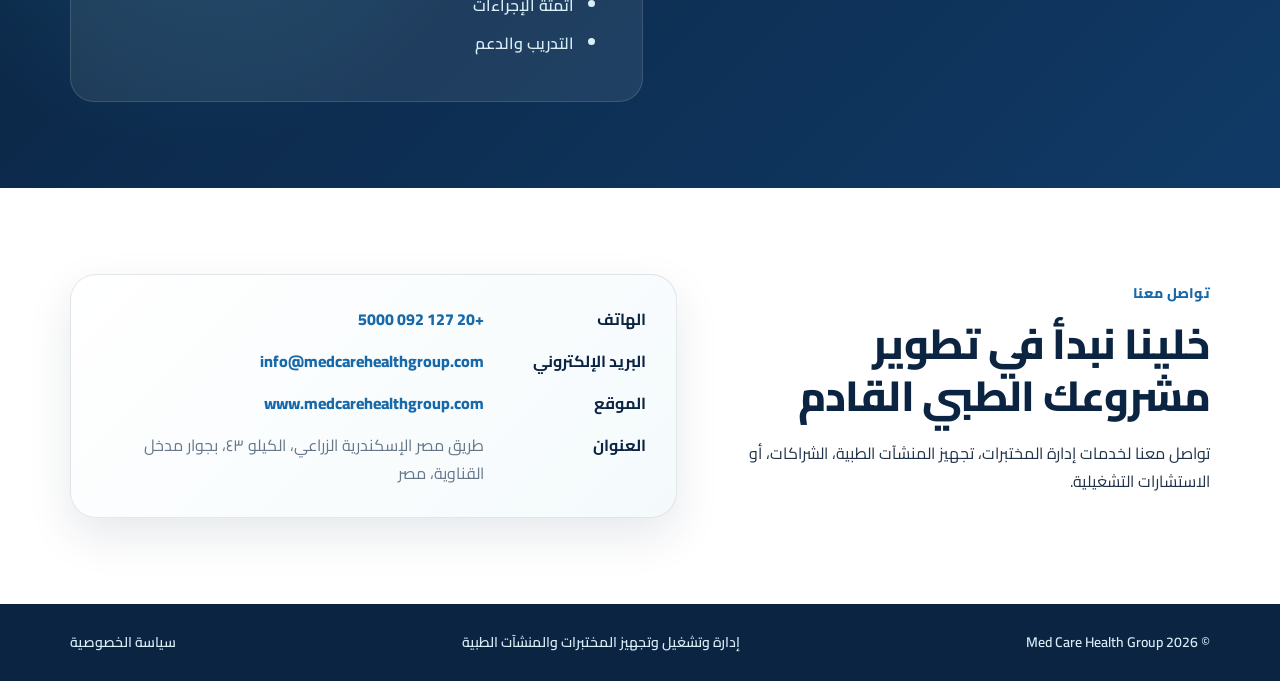
==== commit 49f737a4: "Add bilingual privacy policy page and footer link Co-Authored-By: Claude Opus 5.5 <noreply@anthropic" ====
--- a/index.html
+++ b/index.html
@@ -175,6 +175,7 @@
   <div class="container foot">
     <span>© 2026 Med Care Health Group</span>
     <span data-ar="إدارة وتشغيل وتجهيز المختبرات والمنشآت الطبية" data-en="Laboratory and Healthcare Facility Management">إدارة وتشغيل وتجهيز المختبرات والمنشآت الطبية</span>
+    <a href="/privacy.html" data-ar="سياسة الخصوصية" data-en="Privacy Policy">سياسة الخصوصية</a>
   </div>
 </footer>
 
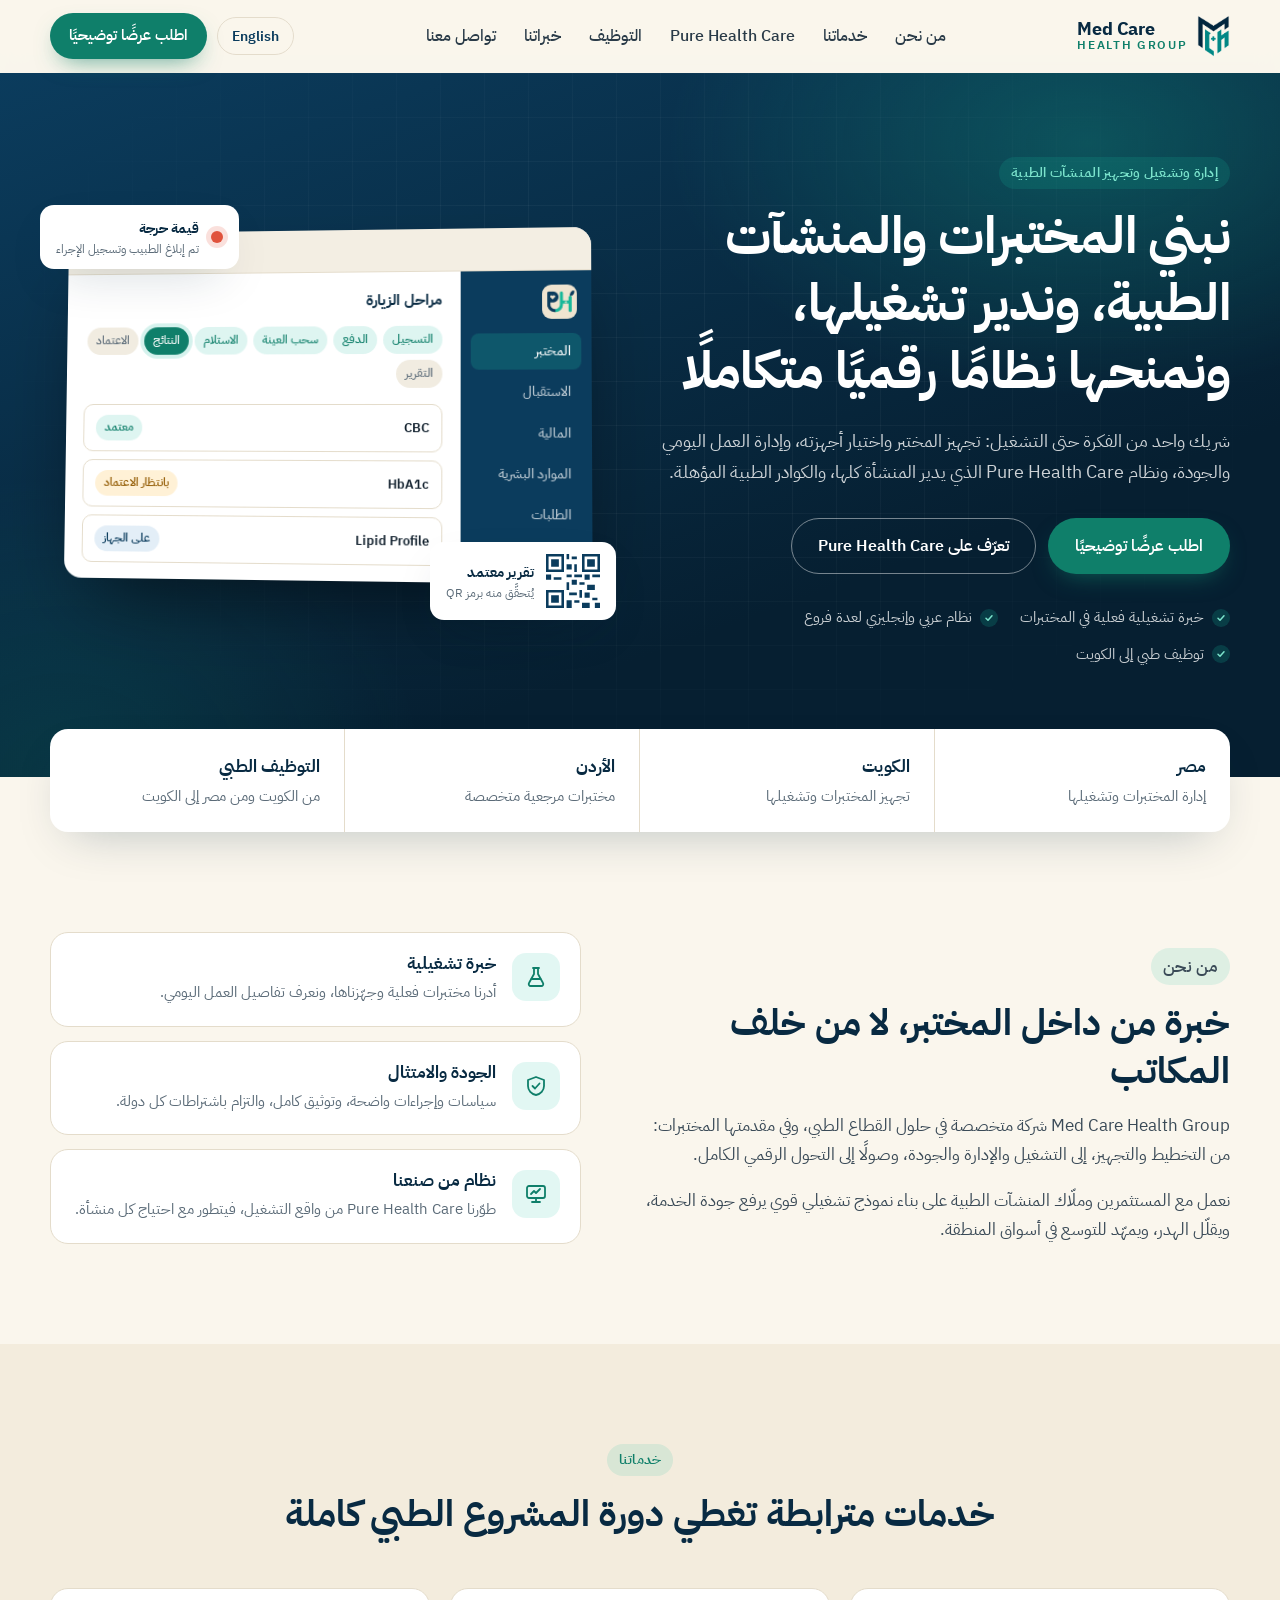
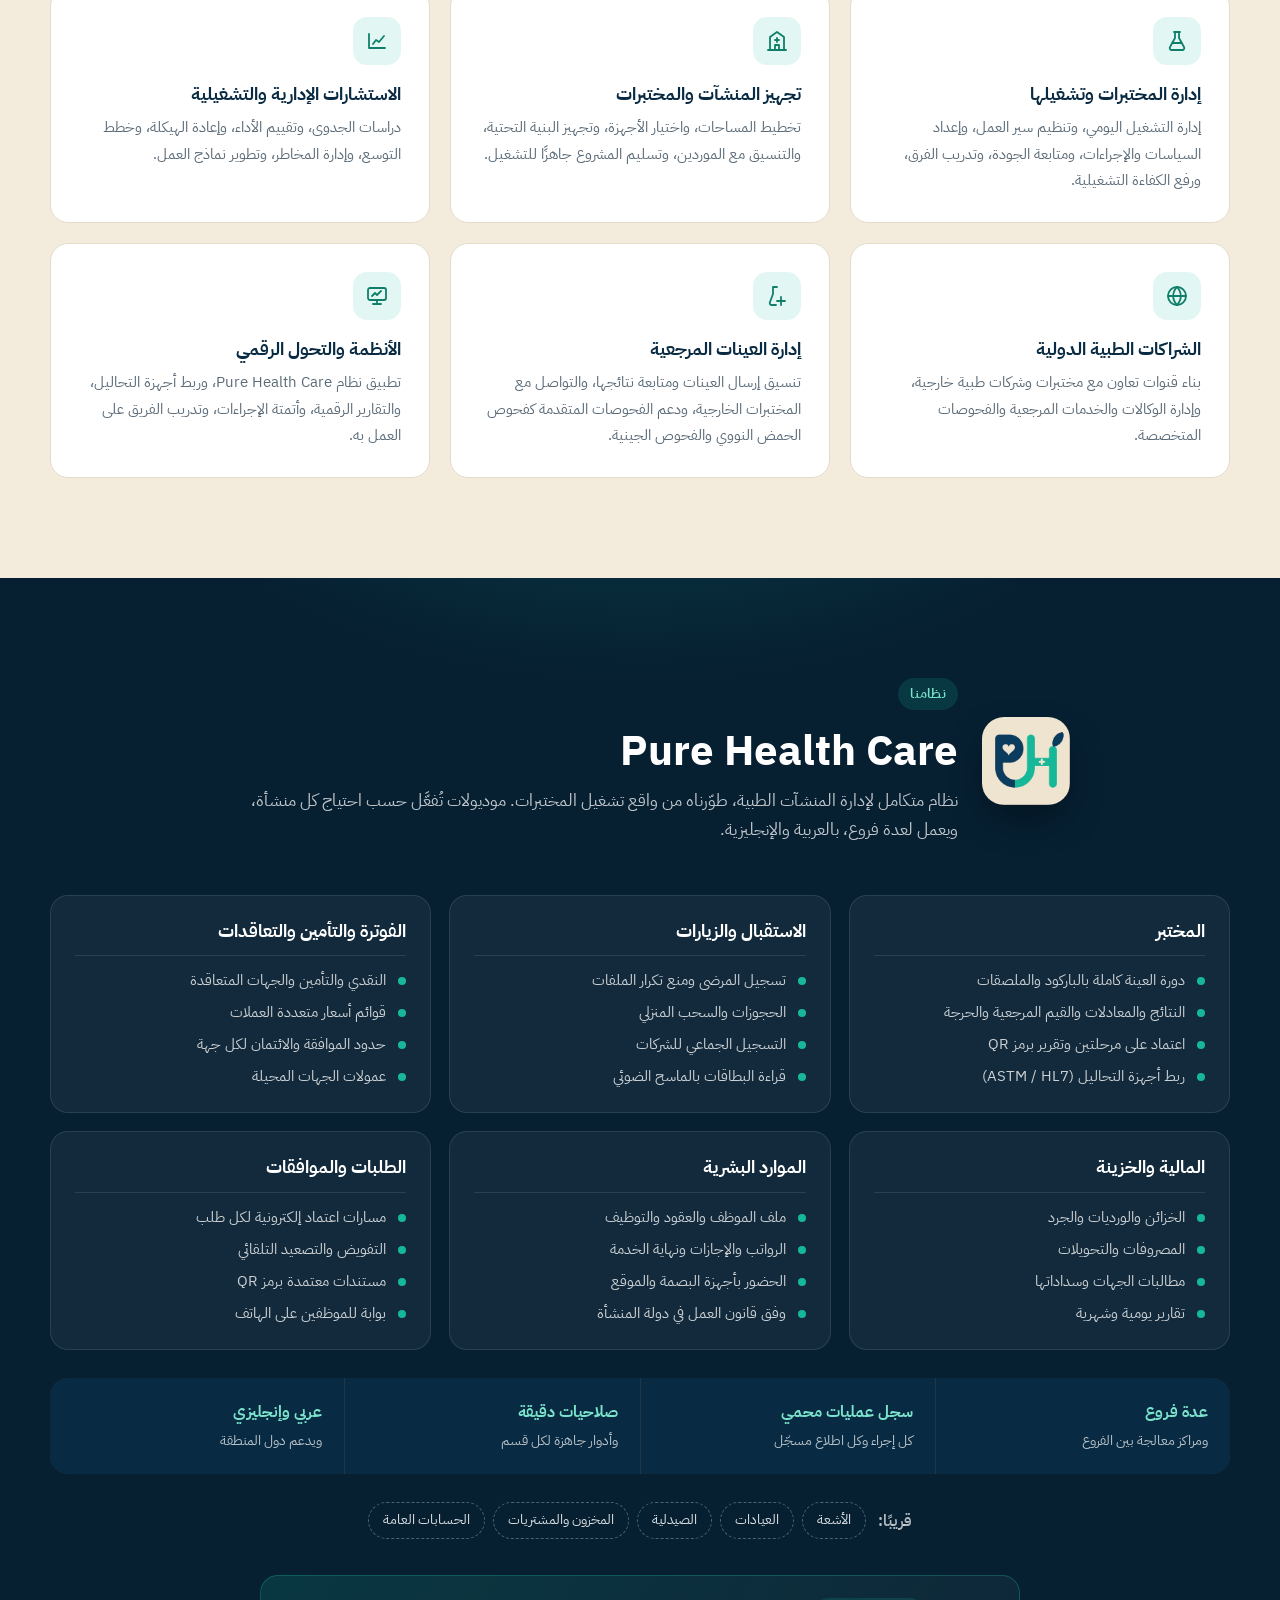
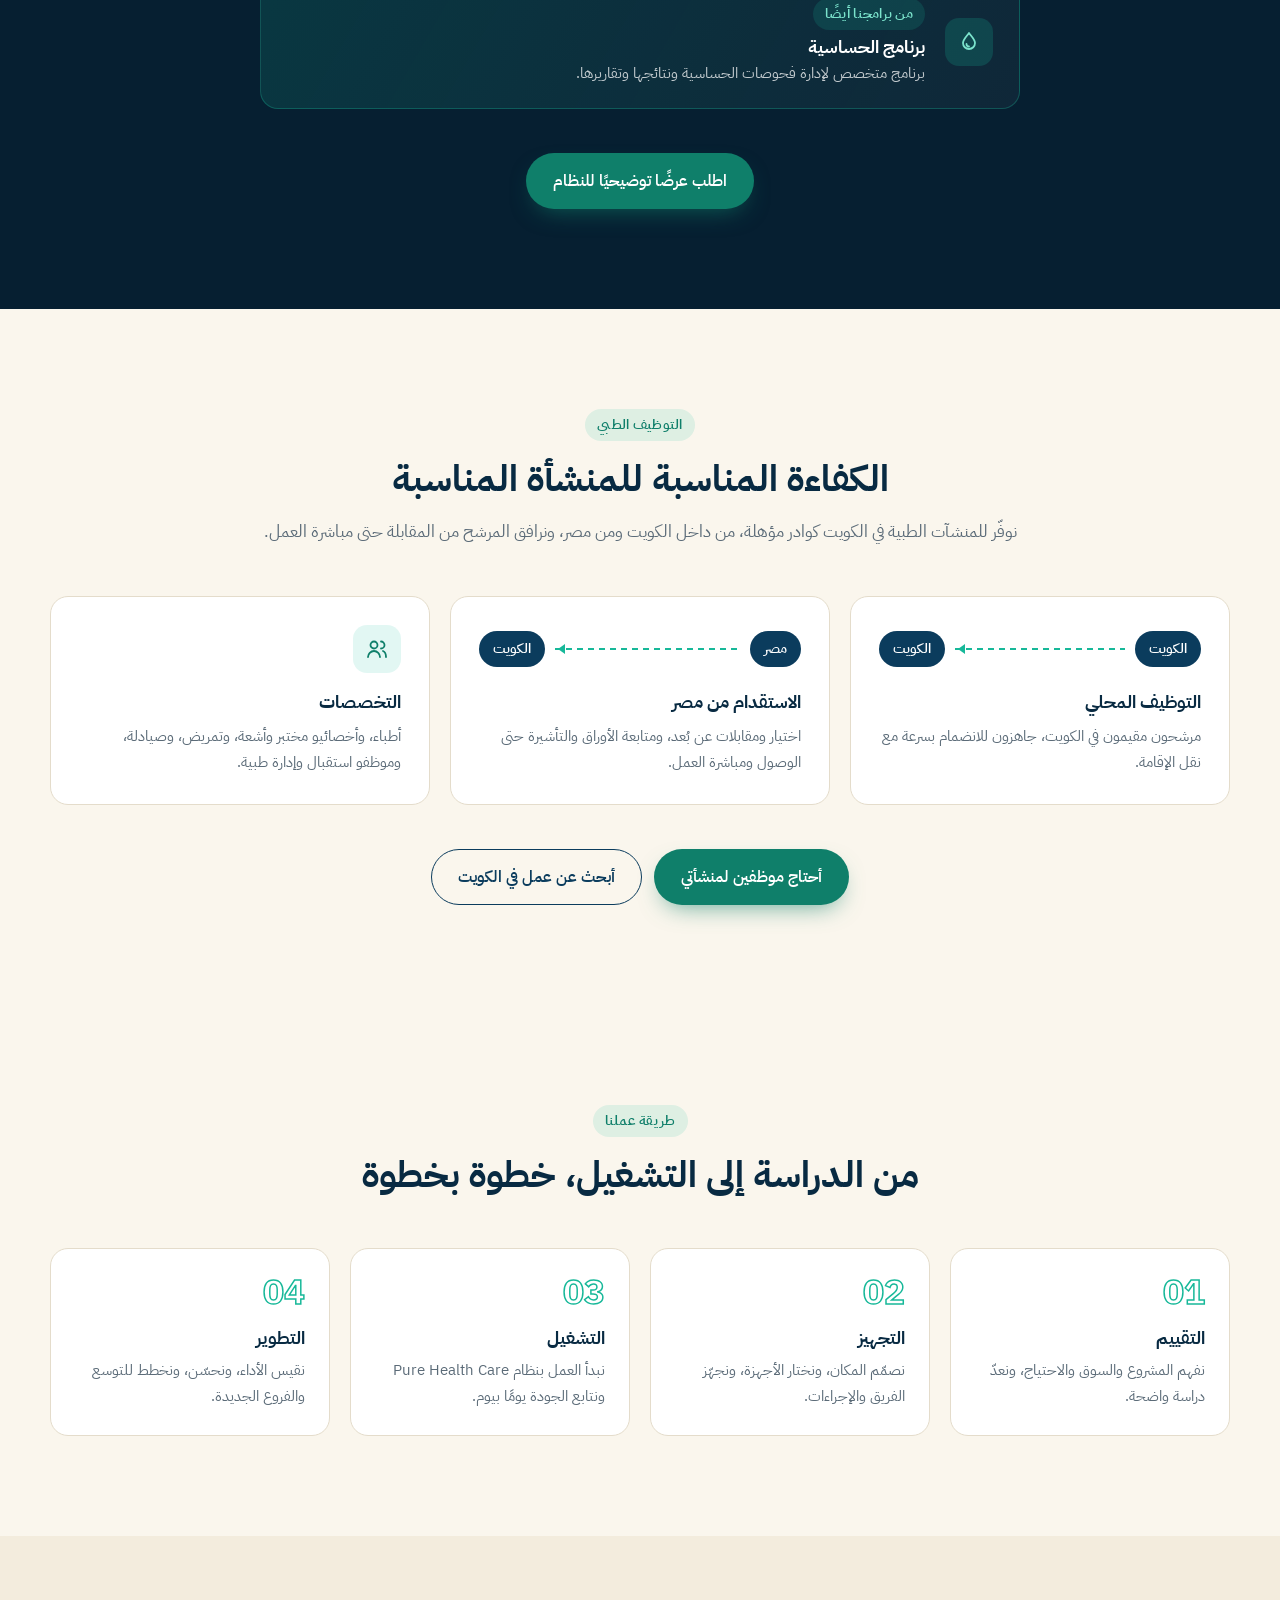
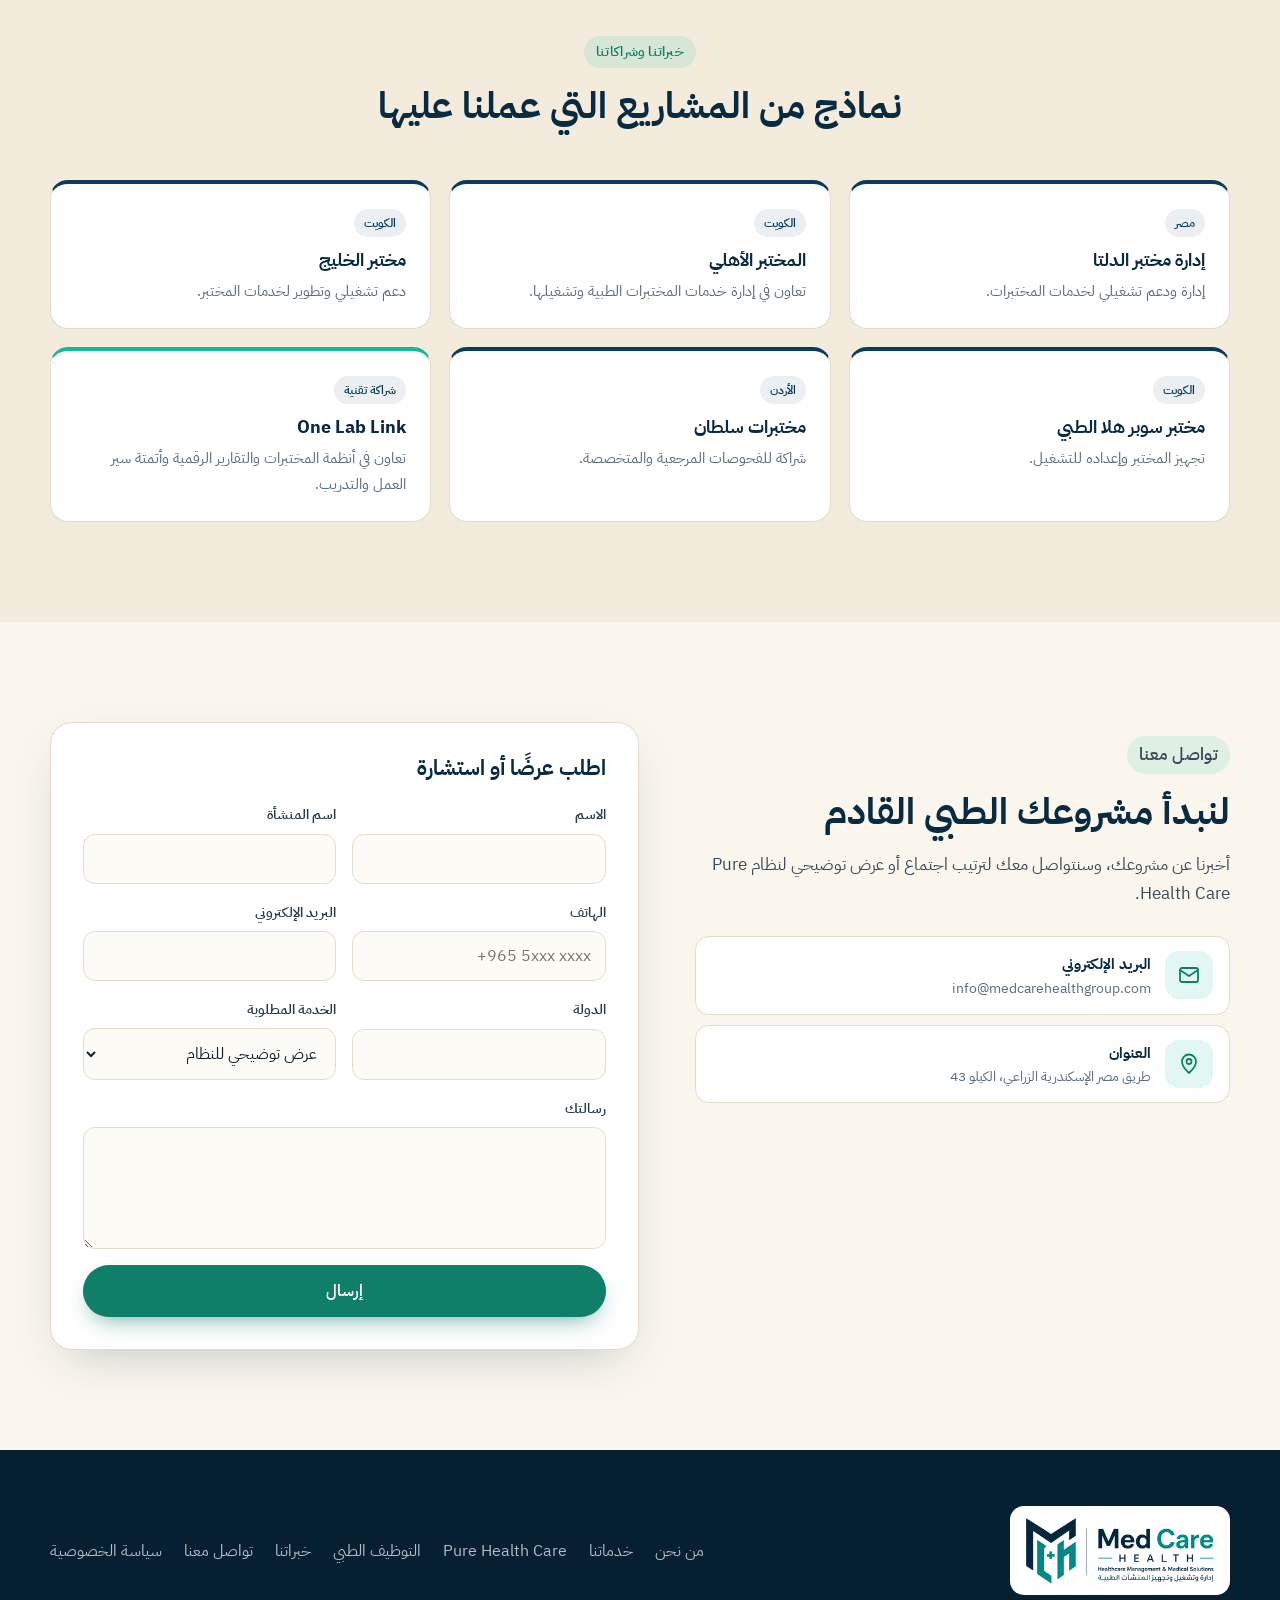
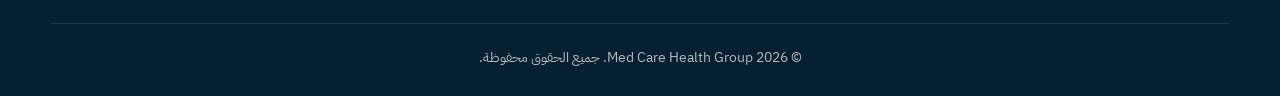
==== commit 595659d5: "New website: redesign (Arabic/English), Pure Health Care, Allergy Program, medical recruitment, cont" ====
--- a/index.html
+++ b/index.html
@@ -1,198 +1,437 @@
 <!DOCTYPE html>
-<html lang="ar" dir="rtl">
+<html lang="ar" dir="rtl" data-title-en="Med Care Health Group | Healthcare Management &amp; Medical Solutions">
 <head>
-  <meta charset="UTF-8" />
-  <meta name="viewport" content="width=device-width, initial-scale=1.0" />
-  <title>Med Care Health Group</title>
-  <meta name="description" content="Med Care Health Group - إدارة وتشغيل وتجهيز المختبرات والمنشآت الطبية والشراكات الطبية الدولية." />
-  <link rel="stylesheet" href="styles.css" />
+  <meta charset="UTF-8">
+  <meta name="viewport" content="width=device-width, initial-scale=1">
+  <title>Med Care Health Group | إدارة وتشغيل وتجهيز المنشآت الطبية</title>
+  <meta name="description" content="Med Care Health Group: تجهيز المختبرات والمنشآت الطبية وإدارتها وتشغيلها، ونظام Pure Health Care لإدارة المنشآت الطبية. مصر والكويت والأردن.">
+  <meta name="theme-color" content="#0B3C5D">
+  <link rel="canonical" href="https://www.medcarehealthgroup.com/">
+  <link rel="icon" type="image/png" href="img/mch-mark.png">
+  <link rel="apple-touch-icon" href="img/mch-mark.png">
+  <meta property="og:type" content="website">
+  <meta property="og:site_name" content="Med Care Health Group">
+  <meta property="og:title" content="Med Care Health Group">
+  <meta property="og:description" content="نبني المختبرات والمنشآت الطبية، وندير تشغيلها، ونمنحها نظامًا رقميًا متكاملًا.">
+  <meta property="og:image" content="https://www.medcarehealthgroup.com/img/mch-logo.png">
+  <link rel="preconnect" href="https://fonts.googleapis.com">
+  <link rel="preconnect" href="https://fonts.gstatic.com" crossorigin>
+  <link href="https://fonts.googleapis.com/css2?family=IBM+Plex+Sans+Arabic:wght@400;500;600;700&display=swap" rel="stylesheet">
+  <link rel="stylesheet" href="site.css">
+  <script type="application/ld+json">
+  {"@context":"https://schema.org","@type":"Organization","name":"Med Care Health Group","url":"https://www.medcarehealthgroup.com","logo":"https://www.medcarehealthgroup.com/img/mch-logo.png","email":"info@medcarehealthgroup.com","address":{"@type":"PostalAddress","streetAddress":"Cairo-Alexandria Agricultural Road, KM 43","addressCountry":"EG"},"areaServed":["EG","KW","JO"]}
+  </script>
 </head>
 <body>
-<header class="topbar">
+
+<header class="topbar" id="top">
   <div class="container nav">
-    <a href="#home" class="brand">
-      <span class="logo-wrap"><img src="logo-transparent.png" alt="Med Care Health Group"></span>
-      <span class="brand-text">
-        <b>Med Care</b>
-        <small>Health Group</small>
-      </span>
+    <a href="#top" class="brand" aria-label="Med Care Health Group">
+      <img src="img/mch-mark.png" alt="" width="34" height="44">
+      <span class="brand-text"><b>Med Care</b><small>Health Group</small></span>
     </a>
-
-    <nav class="menu">
+    <nav class="menu" id="menu">
       <a href="#about" data-ar="من نحن" data-en="About">من نحن</a>
       <a href="#services" data-ar="خدماتنا" data-en="Services">خدماتنا</a>
-      <a href="#projects" data-ar="الخبرات" data-en="Experience">الخبرات</a>
-      <a href="#partners" data-ar="الشراكات" data-en="Partners">الشراكات</a>
+      <a href="#system" data-ar="Pure Health Care" data-en="Pure Health Care">Pure Health Care</a>
+      <a href="#recruitment" data-ar="التوظيف" data-en="Recruitment">التوظيف</a>
+      <a href="#experience" data-ar="خبراتنا" data-en="Experience">خبراتنا</a>
       <a href="#contact" data-ar="تواصل معنا" data-en="Contact">تواصل معنا</a>
     </nav>
-
-    <button id="langBtn" class="lang">English</button>
+    <div class="nav-actions">
+      <button type="button" id="langBtn" class="lang" lang="en">English</button>
+      <a href="#contact" class="btn primary small hide-sm" data-ar="اطلب عرضًا توضيحيًا" data-en="Request a demo">اطلب عرضًا توضيحيًا</a>
+      <button type="button" class="burger" id="burger" aria-label="Menu" aria-expanded="false" aria-controls="menu"><span></span><span></span><span></span></button>
+    </div>
   </div>
 </header>
 
-<main id="home">
+<main>
+  <!-- الواجهة -->
   <section class="hero">
+    <div class="hero-bg" aria-hidden="true"></div>
     <div class="container hero-inner">
-      <div class="hero-content">
-        <p class="kicker" data-ar="حلول صحية متكاملة" data-en="Integrated Healthcare Solutions">حلول صحية متكاملة</p>
-        <h1 data-ar="إدارة وتشغيل وتجهيز المختبرات والمنشآت الطبية باحترافية"
-            data-en="Professional management, operation, and setup for laboratories and healthcare facilities">
-          إدارة وتشغيل وتجهيز المختبرات والمنشآت الطبية باحترافية
-        </h1>
-        <p class="lead"
-           data-ar="نساعد المستثمرين وملاك المنشآت الطبية على بناء وتشغيل وتطوير المختبرات والخدمات الصحية من خلال حلول إدارية وتشغيلية وتقنية متكاملة."
-           data-en="We support healthcare investors and facility owners in building, operating, and developing laboratories and healthcare services through integrated management, operational, and digital solutions.">
-          نساعد المستثمرين وملاك المنشآت الطبية على بناء وتشغيل وتطوير المختبرات والخدمات الصحية من خلال حلول إدارية وتشغيلية وتقنية متكاملة.
-        </p>
+      <div class="hero-copy reveal">
+        <p class="eyebrow" data-ar="إدارة وتشغيل وتجهيز المنشآت الطبية" data-en="Healthcare management & medical solutions">إدارة وتشغيل وتجهيز المنشآت الطبية</p>
+        <h1 data-ar="نبني المختبرات والمنشآت الطبية، وندير تشغيلها، ونمنحها نظامًا رقميًا متكاملًا"
+            data-en="We build, run and digitize medical laboratories and healthcare facilities">نبني المختبرات والمنشآت الطبية، وندير تشغيلها، ونمنحها نظامًا رقميًا متكاملًا</h1>
+        <p class="lead" data-ar="شريك واحد من الفكرة حتى التشغيل: تجهيز المختبر واختيار أجهزته، وإدارة العمل اليومي والجودة، ونظام Pure Health Care الذي يدير المنشأة كلها، والكوادر الطبية المؤهلة."
+           data-en="One partner from idea to operation: laboratory setup and equipment, day-to-day management and quality, Pure Health Care to run the whole facility, and qualified medical staff.">شريك واحد من الفكرة حتى التشغيل: تجهيز المختبر واختيار أجهزته، وإدارة العمل اليومي والجودة، ونظام Pure Health Care الذي يدير المنشأة كلها، والكوادر الطبية المؤهلة.</p>
         <div class="actions">
-          <a href="#contact" class="btn primary" data-ar="ابدأ التواصل" data-en="Contact Us">ابدأ التواصل</a>
-          <a href="#services" class="btn ghost" data-ar="اعرف خدماتنا" data-en="View Services">اعرف خدماتنا</a>
-        </div>
-      </div>
-
-      <aside class="hero-panel">
-        <div class="logo-hero"><img src="logo-transparent.png" alt="Med Care Health Group"></div>
-        <h2 data-ar="Med Care Health Group" data-en="Med Care Health Group">Med Care Health Group</h2>
-        <p data-ar="خبرة تشغيلية وشراكات إقليمية في مصر والكويت والأردن."
-           data-en="Operational experience and regional partnerships across Egypt, Kuwait, and Jordan.">
-          خبرة تشغيلية وشراكات إقليمية في مصر والكويت والأردن.
-        </p>
-      </aside>
-    </div>
-  </section>
-
-  <section class="quick">
-    <div class="container quick-grid">
-      <div><strong data-ar="مصر" data-en="Egypt">مصر</strong><span data-ar="إدارة معمل الدلتا" data-en="Delta Lab Management">إدارة معمل الدلتا</span></div>
-      <div><strong data-ar="الكويت" data-en="Kuwait">الكويت</strong><span data-ar="تشغيل وتجهيز مختبرات" data-en="Laboratory setup & operations">تشغيل وتجهيز مختبرات</span></div>
-      <div><strong data-ar="الأردن" data-en="Jordan">الأردن</strong><span data-ar="مختبرات مرجعية خارجية" data-en="External reference laboratories">مختبرات مرجعية خارجية</span></div>
-    </div>
-  </section>
-
+          <a href="#contact" class="btn primary" data-ar="اطلب عرضًا توضيحيًا" data-en="Request a demo">اطلب عرضًا توضيحيًا</a>
+          <a href="#system" class="btn ghost" data-ar="تعرّف على Pure Health Care" data-en="Discover Pure Health Care">تعرّف على Pure Health Care</a>
+        </div>
+        <ul class="hero-points">
+          <li data-ar="خبرة تشغيلية فعلية في المختبرات" data-en="Hands-on laboratory operations experience">خبرة تشغيلية فعلية في المختبرات</li>
+          <li data-ar="نظام عربي وإنجليزي لعدة فروع" data-en="Arabic & English, multi-branch system">نظام عربي وإنجليزي لعدة فروع</li>
+          <li data-ar="توظيف طبي إلى الكويت" data-en="Medical recruitment to Kuwait">توظيف طبي إلى الكويت</li>
+        </ul>
+      </div>
+
+      <!-- شكل توضيحي للنظام -->
+      <div class="hero-visual reveal" aria-hidden="true">
+        <div class="mock">
+          <div class="mock-bar"><i></i><i></i><i></i><span>Pure Health Care</span></div>
+          <div class="mock-body">
+            <aside class="mock-side">
+              <img src="img/phc-icon.png" alt="" width="34" height="34">
+              <b class="on" data-ar="المختبر" data-en="Laboratory">المختبر</b>
+              <b data-ar="الاستقبال" data-en="Reception">الاستقبال</b>
+              <b data-ar="المالية" data-en="Finance">المالية</b>
+              <b data-ar="الموارد البشرية" data-en="HR">الموارد البشرية</b>
+              <b data-ar="الطلبات" data-en="Requests">الطلبات</b>
+            </aside>
+            <div class="mock-main">
+              <p class="mock-title" data-ar="مراحل الزيارة" data-en="Visit stages">مراحل الزيارة</p>
+              <ol class="stages">
+                <li class="done" data-ar="التسجيل" data-en="Registration">التسجيل</li>
+                <li class="done" data-ar="الدفع" data-en="Payment">الدفع</li>
+                <li class="done" data-ar="سحب العينة" data-en="Collection">سحب العينة</li>
+                <li class="done" data-ar="الاستلام" data-en="Receiving">الاستلام</li>
+                <li class="now" data-ar="النتائج" data-en="Results">النتائج</li>
+                <li data-ar="الاعتماد" data-en="Approval">الاعتماد</li>
+                <li data-ar="التقرير" data-en="Report">التقرير</li>
+              </ol>
+              <div class="mock-rows">
+                <div><span>CBC</span><em class="ok" data-ar="معتمد" data-en="Approved">معتمد</em></div>
+                <div><span>HbA1c</span><em class="warn" data-ar="بانتظار الاعتماد" data-en="Awaiting approval">بانتظار الاعتماد</em></div>
+                <div><span>Lipid Profile</span><em class="run" data-ar="على الجهاز" data-en="On analyzer">على الجهاز</em></div>
+              </div>
+            </div>
+          </div>
+        </div>
+        <div class="float-card qr-card">
+          <svg viewBox="0 0 21 21" width="54" height="54"><path fill="currentColor" d="M0 0h7v7H0zM1 1v5h5V1zM2 2h3v3H2zM14 0h7v7h-7zm1 1v5h5V1zm1 1h3v3h-3zM0 14h7v7H0zm1 1v5h5v-5zm1 1h3v3H2zM8 0h1v2H8zm2 1h2v1h-2zm-2 3h2v2H8zm3 0h1v3h-1zM8 8h2v1H8zm3 0h3v1h-3zm4 0h2v2h-2zm3 0h3v1h-3zM0 8h2v2H0zm3 1h3v1H3zm5 2h1v3H8zm2-1h2v2h-2zm3 1h2v1h-2zm3 1h3v2h-3zM9 15h3v1H9zm4-1h1v3h-1zm2 1h2v2h-2zm3 2h2v1h-2zM8 18h2v3H8zm3 0h2v1h-2zm3 1h3v2h-3zm5 0h2v2h-2z"/></svg>
+          <div><b data-ar="تقرير معتمد" data-en="Verified report">تقرير معتمد</b><small data-ar="يُتحقَّق منه برمز QR" data-en="Verifiable by QR code">يُتحقَّق منه برمز QR</small></div>
+        </div>
+        <div class="float-card alert-card">
+          <span class="dot"></span>
+          <div><b data-ar="قيمة حرجة" data-en="Critical value">قيمة حرجة</b><small data-ar="تم إبلاغ الطبيب وتسجيل الإجراء" data-en="Doctor notified, action logged">تم إبلاغ الطبيب وتسجيل الإجراء</small></div>
+        </div>
+      </div>
+    </div>
+  </section>
+
+  <!-- الدول -->
+  <section class="strip">
+    <div class="container strip-grid">
+      <div class="reveal"><strong data-ar="مصر" data-en="Egypt">مصر</strong><span data-ar="إدارة المختبرات وتشغيلها" data-en="Laboratory management & operations">إدارة المختبرات وتشغيلها</span></div>
+      <div class="reveal"><strong data-ar="الكويت" data-en="Kuwait">الكويت</strong><span data-ar="تجهيز المختبرات وتشغيلها" data-en="Laboratory setup & operations">تجهيز المختبرات وتشغيلها</span></div>
+      <div class="reveal"><strong data-ar="الأردن" data-en="Jordan">الأردن</strong><span data-ar="مختبرات مرجعية متخصصة" data-en="Specialized reference laboratories">مختبرات مرجعية متخصصة</span></div>
+      <div class="reveal"><strong data-ar="التوظيف الطبي" data-en="Recruitment">التوظيف الطبي</strong><span data-ar="من الكويت ومن مصر إلى الكويت" data-en="Kuwait and Egypt to Kuwait">من الكويت ومن مصر إلى الكويت</span></div>
+    </div>
+  </section>
+
+  <!-- من نحن -->
   <section id="about" class="section">
-    <div class="container two">
-      <div class="section-head">
-        <p class="kicker" data-ar="من نحن" data-en="Who We Are">من نحن</p>
-        <h2 data-ar="شركة متخصصة في حلول المختبرات والإدارة الصحية"
-            data-en="A specialized company in laboratory and healthcare management solutions">
-          شركة متخصصة في حلول المختبرات والإدارة الصحية
-        </h2>
-      </div>
-      <div class="copy-card">
-        <p data-ar="تعمل Med Care Health Group على تقديم حلول عملية للقطاع الطبي، خصوصاً المختبرات، بداية من التخطيط والتجهيز وحتى التشغيل والإدارة والجودة والتحول الرقمي."
-           data-en="Med Care Health Group delivers practical solutions for the healthcare sector, especially laboratories, from planning and setup to operation, management, quality, and digital transformation.">
-          تعمل Med Care Health Group على تقديم حلول عملية للقطاع الطبي، خصوصاً المختبرات، بداية من التخطيط والتجهيز وحتى التشغيل والإدارة والجودة والتحول الرقمي.
-        </p>
-        <p data-ar="هدفنا هو بناء نموذج تشغيلي قوي يساعد المنشآت الطبية على تحسين الأداء، تقليل الهدر، رفع جودة الخدمة، والتوسع داخل الأسواق الإقليمية."
-           data-en="Our goal is to build a strong operating model that helps healthcare facilities improve performance, reduce waste, enhance service quality, and expand across regional markets.">
-          هدفنا هو بناء نموذج تشغيلي قوي يساعد المنشآت الطبية على تحسين الأداء، تقليل الهدر، رفع جودة الخدمة، والتوسع داخل الأسواق الإقليمية.
-        </p>
-      </div>
-    </div>
-  </section>
-
-  <section id="services" class="section pale">
+    <div class="container about">
+      <div class="reveal">
+        <p class="eyebrow" data-ar="من نحن" data-en="Who we are">من نحن</p>
+        <h2 data-ar="خبرة من داخل المختبر، لا من خلف المكاتب" data-en="Experience from inside the lab, not behind a desk">خبرة من داخل المختبر، لا من خلف المكاتب</h2>
+        <p data-ar="Med Care Health Group شركة متخصصة في حلول القطاع الطبي، وفي مقدمتها المختبرات: من التخطيط والتجهيز، إلى التشغيل والإدارة والجودة، وصولًا إلى التحول الرقمي الكامل."
+           data-en="Med Care Health Group specializes in healthcare solutions, laboratories first: from planning and setup to operation, management and quality, all the way to full digital transformation.">Med Care Health Group شركة متخصصة في حلول القطاع الطبي، وفي مقدمتها المختبرات: من التخطيط والتجهيز، إلى التشغيل والإدارة والجودة، وصولًا إلى التحول الرقمي الكامل.</p>
+        <p data-ar="نعمل مع المستثمرين وملّاك المنشآت الطبية على بناء نموذج تشغيلي قوي يرفع جودة الخدمة، ويقلّل الهدر، ويمهّد للتوسع في أسواق المنطقة."
+           data-en="We work with investors and facility owners to build a strong operating model that raises service quality, reduces waste and prepares for expansion across the region.">نعمل مع المستثمرين وملّاك المنشآت الطبية على بناء نموذج تشغيلي قوي يرفع جودة الخدمة، ويقلّل الهدر، ويمهّد للتوسع في أسواق المنطقة.</p>
+      </div>
+      <div class="values">
+        <div class="value reveal">
+          <span class="ic"><svg viewBox="0 0 24 24"><path d="M9 3h6M10 3v6l-5 9a2 2 0 0 0 2 3h10a2 2 0 0 0 2-3l-5-9V3"/><path d="M7.5 14h9"/></svg></span>
+          <div><h3 data-ar="خبرة تشغيلية" data-en="Operational expertise">خبرة تشغيلية</h3><p data-ar="أدرنا مختبرات فعلية وجهّزناها، ونعرف تفاصيل العمل اليومي." data-en="We have run and set up real laboratories and know the daily details.">أدرنا مختبرات فعلية وجهّزناها، ونعرف تفاصيل العمل اليومي.</p></div>
+        </div>
+        <div class="value reveal">
+          <span class="ic"><svg viewBox="0 0 24 24"><path d="M12 3l8 3v6c0 4.5-3.4 8.3-8 9-4.6-.7-8-4.5-8-9V6z"/><path d="M8.5 12l2.5 2.5 4.5-5"/></svg></span>
+          <div><h3 data-ar="الجودة والامتثال" data-en="Quality & compliance">الجودة والامتثال</h3><p data-ar="سياسات وإجراءات واضحة، وتوثيق كامل، والتزام باشتراطات كل دولة." data-en="Clear policies and procedures, full documentation and local regulatory compliance.">سياسات وإجراءات واضحة، وتوثيق كامل، والتزام باشتراطات كل دولة.</p></div>
+        </div>
+        <div class="value reveal">
+          <span class="ic"><svg viewBox="0 0 24 24"><rect x="3" y="4" width="18" height="12" rx="2"/><path d="M8 20h8M12 16v4M7 12l3-3 2 2 4-4"/></svg></span>
+          <div><h3 data-ar="نظام من صنعنا" data-en="Our own system">نظام من صنعنا</h3><p data-ar="طوّرنا Pure Health Care من واقع التشغيل، فيتطور مع احتياج كل منشأة." data-en="We built Pure Health Care from real operations, so it evolves with each facility's needs.">طوّرنا Pure Health Care من واقع التشغيل، فيتطور مع احتياج كل منشأة.</p></div>
+        </div>
+      </div>
+    </div>
+  </section>
+
+  <!-- الخدمات -->
+  <section id="services" class="section tint">
     <div class="container">
-      <div class="title">
-        <p class="kicker" data-ar="خدماتنا" data-en="Our Services">خدماتنا</p>
-        <h2 data-ar="خدمات واضحة ومترابطة تخدم دورة المشروع الطبي بالكامل"
-            data-en="Clear connected services covering the full healthcare project cycle">
-          خدمات واضحة ومترابطة تخدم دورة المشروع الطبي بالكامل
-        </h2>
-      </div>
-
-      <div class="service-grid">
-        <article><b>01</b><h3 data-ar="إدارة وتشغيل المختبرات" data-en="Laboratory Management & Operations">إدارة وتشغيل المختبرات</h3><p data-ar="إدارة التشغيل اليومي، تنظيم سير العمل، تطوير السياسات والإجراءات، متابعة الجودة، تدريب الفرق، وتحسين الكفاءة التشغيلية." data-en="Daily operations management, workflow organization, SOP development, quality follow-up, team training, and operational efficiency improvement.">إدارة التشغيل اليومي، تنظيم سير العمل، تطوير السياسات والإجراءات، متابعة الجودة، تدريب الفرق، وتحسين الكفاءة التشغيلية.</p></article>
-        <article><b>02</b><h3 data-ar="تجهيز المنشآت والمختبرات" data-en="Facility & Laboratory Setup">تجهيز المنشآت والمختبرات</h3><p data-ar="تخطيط المساحات، اختيار الأجهزة، تجهيز البنية التحتية، تنسيق الموردين، وتجهيز المشروع ليكون جاهزاً للتشغيل." data-en="Space planning, equipment selection, infrastructure preparation, supplier coordination, and preparing the project for operation.">تخطيط المساحات، اختيار الأجهزة، تجهيز البنية التحتية، تنسيق الموردين، وتجهيز المشروع ليكون جاهزاً للتشغيل.</p></article>
-        <article><b>03</b><h3 data-ar="استشارات إدارية وتشغيلية" data-en="Operational Consulting">استشارات إدارية وتشغيلية</h3><p data-ar="دراسات جدوى، تقييم أداء، إعادة هيكلة، خطط توسع، إدارة مخاطر، وتحسين نماذج العمل داخل المنشآت الطبية." data-en="Feasibility studies, performance assessment, restructuring, expansion plans, risk management, and operating model improvement.">دراسات جدوى، تقييم أداء، إعادة هيكلة، خطط توسع، إدارة مخاطر، وتحسين نماذج العمل داخل المنشآت الطبية.</p></article>
-        <article><b>04</b><h3 data-ar="الشراكات الطبية الدولية" data-en="International Medical Partnerships">الشراكات الطبية الدولية</h3><p data-ar="فتح قنوات تعاون مع مختبرات وشركات طبية خارجية، وإدارة الوكالات والخدمات المرجعية والفحوصات المتخصصة." data-en="Building collaboration channels with external laboratories and medical companies, managing agencies, reference services, and specialized tests.">فتح قنوات تعاون مع مختبرات وشركات طبية خارجية، وإدارة الوكالات والخدمات المرجعية والفحوصات المتخصصة.</p></article>
-        <article><b>05</b><h3 data-ar="إدارة العينات المرجعية" data-en="Reference Sample Management">إدارة العينات المرجعية</h3><p data-ar="تنسيق إرسال العينات، متابعة النتائج، إدارة التواصل مع المختبرات الخارجية، ودعم الفحوصات المتقدمة مثل DNA والفحوصات الجينية." data-en="Coordinating sample referrals, result follow-up, communication with external laboratories, and supporting advanced tests such as DNA and genetic testing.">تنسيق إرسال العينات، متابعة النتائج، إدارة التواصل مع المختبرات الخارجية، ودعم الفحوصات المتقدمة مثل DNA والفحوصات الجينية.</p></article>
-        <article><b>06</b><h3 data-ar="أنظمة المختبرات والتحول الرقمي" data-en="Laboratory Systems & Digital Transformation">أنظمة المختبرات والتحول الرقمي</h3><p data-ar="دعم تطبيق أنظمة LIS، التقارير الرقمية، أتمتة الإجراءات، وتحسين تجربة المريض والفرق الطبية." data-en="Supporting LIS implementation, digital reports, process automation, and improving patient and medical team experience.">دعم تطبيق أنظمة LIS، التقارير الرقمية، أتمتة الإجراءات، وتحسين تجربة المريض والفرق الطبية.</p></article>
-      </div>
-    </div>
-  </section>
-
-  <section id="projects" class="section">
+      <div class="head reveal">
+        <p class="eyebrow" data-ar="خدماتنا" data-en="Our services">خدماتنا</p>
+        <h2 data-ar="خدمات مترابطة تغطي دورة المشروع الطبي كاملة" data-en="Connected services covering the full healthcare project cycle">خدمات مترابطة تغطي دورة المشروع الطبي كاملة</h2>
+      </div>
+      <div class="cards">
+        <article class="card reveal">
+          <span class="ic"><svg viewBox="0 0 24 24"><path d="M9 3h6M10 3v6l-5 9a2 2 0 0 0 2 3h10a2 2 0 0 0 2-3l-5-9V3"/><path d="M7.5 14h9"/></svg></span>
+          <h3 data-ar="إدارة المختبرات وتشغيلها" data-en="Laboratory management & operations">إدارة المختبرات وتشغيلها</h3>
+          <p data-ar="إدارة التشغيل اليومي، وتنظيم سير العمل، وإعداد السياسات والإجراءات، ومتابعة الجودة، وتدريب الفرق، ورفع الكفاءة التشغيلية." data-en="Daily operations, workflow design, SOPs, quality follow-up, team training and operational efficiency.">إدارة التشغيل اليومي، وتنظيم سير العمل، وإعداد السياسات والإجراءات، ومتابعة الجودة، وتدريب الفرق، ورفع الكفاءة التشغيلية.</p>
+        </article>
+        <article class="card reveal">
+          <span class="ic"><svg viewBox="0 0 24 24"><path d="M3 21h18M5 21V8l7-5 7 5v13"/><path d="M10 21v-5h4v5M10 11h4M12 9v4"/></svg></span>
+          <h3 data-ar="تجهيز المنشآت والمختبرات" data-en="Facility & laboratory setup">تجهيز المنشآت والمختبرات</h3>
+          <p data-ar="تخطيط المساحات، واختيار الأجهزة، وتجهيز البنية التحتية، والتنسيق مع الموردين، وتسليم المشروع جاهزًا للتشغيل." data-en="Space planning, equipment selection, infrastructure, supplier coordination and a ready-to-operate handover.">تخطيط المساحات، واختيار الأجهزة، وتجهيز البنية التحتية، والتنسيق مع الموردين، وتسليم المشروع جاهزًا للتشغيل.</p>
+        </article>
+        <article class="card reveal">
+          <span class="ic"><svg viewBox="0 0 24 24"><path d="M4 19V5M4 19h16"/><path d="M8 15l3-4 3 2 5-6"/></svg></span>
+          <h3 data-ar="الاستشارات الإدارية والتشغيلية" data-en="Management & operational consulting">الاستشارات الإدارية والتشغيلية</h3>
+          <p data-ar="دراسات الجدوى، وتقييم الأداء، وإعادة الهيكلة، وخطط التوسع، وإدارة المخاطر، وتطوير نماذج العمل." data-en="Feasibility studies, performance reviews, restructuring, expansion plans, risk management and operating models.">دراسات الجدوى، وتقييم الأداء، وإعادة الهيكلة، وخطط التوسع، وإدارة المخاطر، وتطوير نماذج العمل.</p>
+        </article>
+        <article class="card reveal">
+          <span class="ic"><svg viewBox="0 0 24 24"><circle cx="12" cy="12" r="9"/><path d="M3 12h18M12 3c2.5 2.6 3.8 5.6 3.8 9S14.5 18.4 12 21c-2.5-2.6-3.8-5.6-3.8-9S9.5 5.6 12 3z"/></svg></span>
+          <h3 data-ar="الشراكات الطبية الدولية" data-en="International medical partnerships">الشراكات الطبية الدولية</h3>
+          <p data-ar="بناء قنوات تعاون مع مختبرات وشركات طبية خارجية، وإدارة الوكالات والخدمات المرجعية والفحوصات المتخصصة." data-en="Collaboration with external laboratories and medical companies, agencies, reference services and specialized tests.">بناء قنوات تعاون مع مختبرات وشركات طبية خارجية، وإدارة الوكالات والخدمات المرجعية والفحوصات المتخصصة.</p>
+        </article>
+        <article class="card reveal">
+          <span class="ic"><svg viewBox="0 0 24 24"><path d="M8 3v7l-3 8a2 2 0 0 0 2 3h4M8 3h4M16 13v8M12 17h8"/></svg></span>
+          <h3 data-ar="إدارة العينات المرجعية" data-en="Reference sample management">إدارة العينات المرجعية</h3>
+          <p data-ar="تنسيق إرسال العينات ومتابعة نتائجها، والتواصل مع المختبرات الخارجية، ودعم الفحوصات المتقدمة كفحوص الحمض النووي والفحوص الجينية." data-en="Sample referral and result follow-up, liaison with external labs, and support for advanced DNA and genetic testing.">تنسيق إرسال العينات ومتابعة نتائجها، والتواصل مع المختبرات الخارجية، ودعم الفحوصات المتقدمة كفحوص الحمض النووي والفحوص الجينية.</p>
+        </article>
+        <article class="card reveal">
+          <span class="ic"><svg viewBox="0 0 24 24"><rect x="3" y="4" width="18" height="12" rx="2"/><path d="M8 20h8M12 16v4M7 12l3-3 2 2 4-4"/></svg></span>
+          <h3 data-ar="الأنظمة والتحول الرقمي" data-en="Systems & digital transformation">الأنظمة والتحول الرقمي</h3>
+          <p data-ar="تطبيق نظام Pure Health Care، وربط أجهزة التحاليل، والتقارير الرقمية، وأتمتة الإجراءات، وتدريب الفريق على العمل به." data-en="Pure Health Care rollout, analyzer integration, digital reports, process automation and staff training.">تطبيق نظام Pure Health Care، وربط أجهزة التحاليل، والتقارير الرقمية، وأتمتة الإجراءات، وتدريب الفريق على العمل به.</p>
+        </article>
+      </div>
+    </div>
+  </section>
+
+  <!-- النظام -->
+  <section id="system" class="section dark">
     <div class="container">
-      <div class="title">
-        <p class="kicker" data-ar="خبرات ومشاريع" data-en="Experience & Projects">خبرات ومشاريع</p>
-        <h2 data-ar="نماذج من الخبرات التشغيلية والشراكات" data-en="Selected operational experience and partnerships">نماذج من الخبرات التشغيلية والشراكات</h2>
-      </div>
-
-      <div class="experience">
-        <div><h3 data-ar="إدارة معمل الدلتا – مصر" data-en="Delta Lab Management – Egypt">إدارة معمل الدلتا – مصر</h3><p data-ar="إدارة ودعم تشغيلي لخدمات المختبرات داخل مصر." data-en="Management and operational support for laboratory services in Egypt.">إدارة ودعم تشغيلي لخدمات المختبرات داخل مصر.</p></div>
-        <div><h3 data-ar="المختبر الأهلي – الكويت" data-en="Al Ahli Laboratory – Kuwait">المختبر الأهلي – الكويت</h3><p data-ar="تعاون في إدارة وتشغيل خدمات المختبرات الطبية." data-en="Collaboration in managing and operating medical laboratory services.">تعاون في إدارة وتشغيل خدمات المختبرات الطبية.</p></div>
-        <div><h3 data-ar="مختبر الخليج – الكويت" data-en="Gulf Laboratory – Kuwait">مختبر الخليج – الكويت</h3><p data-ar="دعم تشغيلي وتطوير لخدمات المختبرات." data-en="Operational support and development for laboratory services.">دعم تشغيلي وتطوير لخدمات المختبرات.</p></div>
-        <div><h3 data-ar="تجهيز مختبر سوبر هلا الطبي – الكويت" data-en="Super Hala Medical Laboratory Setup – Kuwait">تجهيز مختبر سوبر هلا الطبي – الكويت</h3><p data-ar="تجهيز وتحضير مختبر طبي للتشغيل." data-en="Setup and preparation of a medical laboratory for operation.">تجهيز وتحضير مختبر طبي للتشغيل.</p></div>
-        <div><h3 data-ar="مختبرات سلطان – الأردن" data-en="Sultan Laboratories – Jordan">مختبرات سلطان – الأردن</h3><p data-ar="شراكة مع مختبرات خارجية للفحوصات المرجعية والمتخصصة." data-en="External laboratory partnership for reference and specialized testing.">شراكة مع مختبرات خارجية للفحوصات المرجعية والمتخصصة.</p></div>
-      </div>
-    </div>
-  </section>
-
-  <section id="partners" class="section blue-section">
-    <div class="container two">
-      <div>
-        <p class="kicker white" data-ar="شراكة تقنية" data-en="Technology Partnership">شراكة تقنية</p>
-        <h2 data-ar="One Lab Link" data-en="One Lab Link">One Lab Link</h2>
-        <p data-ar="شراكة في حلول أنظمة المختبرات ودعم التحول الرقمي، بما يساعد المختبرات على تنظيم التشغيل، التقارير، وإدارة سير العمل."
-           data-en="A partnership in laboratory system solutions and digital transformation, helping laboratories organize operations, reporting, and workflow management.">
-          شراكة في حلول أنظمة المختبرات ودعم التحول الرقمي، بما يساعد المختبرات على تنظيم التشغيل، التقارير، وإدارة سير العمل.
-        </p>
-      </div>
-      <div class="dark-card">
-        <h3 data-ar="مجالات التعاون" data-en="Focus Areas">مجالات التعاون</h3>
-        <ul>
-          <li data-ar="أنظمة إدارة المختبرات LIS" data-en="Laboratory Information Systems">أنظمة إدارة المختبرات LIS</li>
-          <li data-ar="التقارير الرقمية" data-en="Digital reporting">التقارير الرقمية</li>
-          <li data-ar="أتمتة الإجراءات" data-en="Workflow automation">أتمتة الإجراءات</li>
-          <li data-ar="التدريب والدعم" data-en="Training and support">التدريب والدعم</li>
+      <div class="system-head reveal">
+        <img src="img/phc-icon.png" alt="Pure Health Care" width="72" height="72" class="phc-icon">
+        <div>
+          <p class="eyebrow light" data-ar="نظامنا" data-en="Our system">نظامنا</p>
+          <h2>Pure Health Care</h2>
+          <p class="sub" data-ar="نظام متكامل لإدارة المنشآت الطبية، طوّرناه من واقع تشغيل المختبرات. موديولات تُفعَّل حسب احتياج كل منشأة، ويعمل لعدة فروع، بالعربية والإنجليزية."
+             data-en="An integrated healthcare management system built from real laboratory operations. Modules are enabled per facility, it runs across branches, in Arabic and English.">نظام متكامل لإدارة المنشآت الطبية، طوّرناه من واقع تشغيل المختبرات. موديولات تُفعَّل حسب احتياج كل منشأة، ويعمل لعدة فروع، بالعربية والإنجليزية.</p>
+        </div>
+      </div>
+
+      <div class="modules">
+        <article class="module reveal">
+          <h3 data-ar="المختبر" data-en="Laboratory (LIS)">المختبر</h3>
+          <ul>
+            <li data-ar="دورة العينة كاملة بالباركود والملصقات" data-en="Full sample cycle with barcodes and labels">دورة العينة كاملة بالباركود والملصقات</li>
+            <li data-ar="النتائج والمعادلات والقيم المرجعية والحرجة" data-en="Results, formulas, reference and critical values">النتائج والمعادلات والقيم المرجعية والحرجة</li>
+            <li data-ar="اعتماد على مرحلتين وتقرير برمز QR" data-en="Two-step approval and QR-verified reports">اعتماد على مرحلتين وتقرير برمز QR</li>
+            <li data-ar="ربط أجهزة التحاليل (ASTM / HL7)" data-en="Analyzer integration (ASTM / HL7)">ربط أجهزة التحاليل (ASTM / HL7)</li>
+          </ul>
+        </article>
+        <article class="module reveal">
+          <h3 data-ar="الاستقبال والزيارات" data-en="Reception & visits">الاستقبال والزيارات</h3>
+          <ul>
+            <li data-ar="تسجيل المرضى ومنع تكرار الملفات" data-en="Patient registration with duplicate prevention">تسجيل المرضى ومنع تكرار الملفات</li>
+            <li data-ar="الحجوزات والسحب المنزلي" data-en="Bookings and home collection">الحجوزات والسحب المنزلي</li>
+            <li data-ar="التسجيل الجماعي للشركات" data-en="Bulk registration for companies">التسجيل الجماعي للشركات</li>
+            <li data-ar="قراءة البطاقات بالماسح الضوئي" data-en="ID and insurance card scanning">قراءة البطاقات بالماسح الضوئي</li>
+          </ul>
+        </article>
+        <article class="module reveal">
+          <h3 data-ar="الفوترة والتأمين والتعاقدات" data-en="Billing, insurance & contracts">الفوترة والتأمين والتعاقدات</h3>
+          <ul>
+            <li data-ar="النقدي والتأمين والجهات المتعاقدة" data-en="Cash, insurance and contracted payers">النقدي والتأمين والجهات المتعاقدة</li>
+            <li data-ar="قوائم أسعار متعددة العملات" data-en="Multi-currency price lists">قوائم أسعار متعددة العملات</li>
+            <li data-ar="حدود الموافقة والائتمان لكل جهة" data-en="Approval and credit limits per payer">حدود الموافقة والائتمان لكل جهة</li>
+            <li data-ar="عمولات الجهات المحيلة" data-en="Referrer commissions">عمولات الجهات المحيلة</li>
+          </ul>
+        </article>
+        <article class="module reveal">
+          <h3 data-ar="المالية والخزينة" data-en="Finance & treasury">المالية والخزينة</h3>
+          <ul>
+            <li data-ar="الخزائن والورديات والجرد" data-en="Cash boxes, shifts and cash counts">الخزائن والورديات والجرد</li>
+            <li data-ar="المصروفات والتحويلات" data-en="Expenses and transfers">المصروفات والتحويلات</li>
+            <li data-ar="مطالبات الجهات وسداداتها" data-en="Payer claims and settlements">مطالبات الجهات وسداداتها</li>
+            <li data-ar="تقارير يومية وشهرية" data-en="Daily and monthly reports">تقارير يومية وشهرية</li>
+          </ul>
+        </article>
+        <article class="module reveal">
+          <h3 data-ar="الموارد البشرية" data-en="Human resources">الموارد البشرية</h3>
+          <ul>
+            <li data-ar="ملف الموظف والعقود والتوظيف" data-en="Employee files, contracts and recruitment">ملف الموظف والعقود والتوظيف</li>
+            <li data-ar="الرواتب والإجازات ونهاية الخدمة" data-en="Payroll, leave and end of service">الرواتب والإجازات ونهاية الخدمة</li>
+            <li data-ar="الحضور بأجهزة البصمة والموقع" data-en="Attendance by biometric devices and location">الحضور بأجهزة البصمة والموقع</li>
+            <li data-ar="وفق قانون العمل في دولة المنشأة" data-en="Aligned with the local labor law">وفق قانون العمل في دولة المنشأة</li>
+          </ul>
+        </article>
+        <article class="module reveal">
+          <h3 data-ar="الطلبات والموافقات" data-en="Requests & approvals">الطلبات والموافقات</h3>
+          <ul>
+            <li data-ar="مسارات اعتماد إلكترونية لكل طلب" data-en="Electronic approval workflows">مسارات اعتماد إلكترونية لكل طلب</li>
+            <li data-ar="التفويض والتصعيد التلقائي" data-en="Delegation and automatic escalation">التفويض والتصعيد التلقائي</li>
+            <li data-ar="مستندات معتمدة برمز QR" data-en="QR-verified official documents">مستندات معتمدة برمز QR</li>
+            <li data-ar="بوابة للموظفين على الهاتف" data-en="Mobile employee portal">بوابة للموظفين على الهاتف</li>
+          </ul>
+        </article>
+      </div>
+
+      <div class="features reveal">
+        <div><b data-ar="عدة فروع" data-en="Multi-branch">عدة فروع</b><span data-ar="ومراكز معالجة بين الفروع" data-en="with inter-branch processing">ومراكز معالجة بين الفروع</span></div>
+        <div><b data-ar="سجل عمليات محمي" data-en="Protected audit log">سجل عمليات محمي</b><span data-ar="كل إجراء وكل اطلاع مسجّل" data-en="every action and access recorded">كل إجراء وكل اطلاع مسجّل</span></div>
+        <div><b data-ar="صلاحيات دقيقة" data-en="Fine-grained permissions">صلاحيات دقيقة</b><span data-ar="وأدوار جاهزة لكل قسم" data-en="with ready roles per department">وأدوار جاهزة لكل قسم</span></div>
+        <div><b data-ar="عربي وإنجليزي" data-en="Arabic & English">عربي وإنجليزي</b><span data-ar="ويدعم دول المنطقة" data-en="ready for regional countries">ويدعم دول المنطقة</span></div>
+      </div>
+
+      <div class="soon reveal">
+        <span data-ar="قريبًا:" data-en="Coming soon:">قريبًا:</span>
+        <em data-ar="الأشعة" data-en="Radiology">الأشعة</em>
+        <em data-ar="العيادات" data-en="Clinics">العيادات</em>
+        <em data-ar="الصيدلية" data-en="Pharmacy">الصيدلية</em>
+        <em data-ar="المخزون والمشتريات" data-en="Inventory & purchasing">المخزون والمشتريات</em>
+        <em data-ar="الحسابات العامة" data-en="General accounting">الحسابات العامة</em>
+      </div>
+
+      <div class="other-product reveal">
+        <span class="ic"><svg viewBox="0 0 24 24"><path d="M12 3c-3 4-6 6.5-6 10a6 6 0 0 0 12 0c0-3.5-3-6-6-10z"/><path d="M9.5 14a2.5 2.5 0 0 0 2.5 2.5"/></svg></span>
+        <div>
+          <p class="eyebrow light" data-ar="من برامجنا أيضًا" data-en="Also from us">من برامجنا أيضًا</p>
+          <h3 data-ar="برنامج الحساسية" data-en="Allergy Program">برنامج الحساسية</h3>
+          <p data-ar="برنامج متخصص لإدارة فحوصات الحساسية ونتائجها وتقاريرها." data-en="A dedicated program for managing allergy tests, results and reports.">برنامج متخصص لإدارة فحوصات الحساسية ونتائجها وتقاريرها.</p>
+        </div>
+      </div>
+
+      <div class="center reveal">
+        <a href="#contact" class="btn primary" data-ar="اطلب عرضًا توضيحيًا للنظام" data-en="Request a system demo">اطلب عرضًا توضيحيًا للنظام</a>
+      </div>
+    </div>
+  </section>
+
+  <!-- التوظيف -->
+  <section id="recruitment" class="section">
+    <div class="container">
+      <div class="head reveal">
+        <p class="eyebrow" data-ar="التوظيف الطبي" data-en="Medical recruitment">التوظيف الطبي</p>
+        <h2 data-ar="الكفاءة المناسبة للمنشأة المناسبة" data-en="The right talent for the right facility">الكفاءة المناسبة للمنشأة المناسبة</h2>
+        <p class="head-sub" data-ar="نوفّر للمنشآت الطبية في الكويت كوادر مؤهلة، من داخل الكويت ومن مصر، ونرافق المرشح من المقابلة حتى مباشرة العمل." data-en="We provide Kuwaiti healthcare facilities with qualified staff, from within Kuwait and from Egypt, and support candidates from interview to day one.">نوفّر للمنشآت الطبية في الكويت كوادر مؤهلة، من داخل الكويت ومن مصر، ونرافق المرشح من المقابلة حتى مباشرة العمل.</p>
+      </div>
+      <div class="tracks">
+        <article class="track reveal">
+          <div class="route"><b data-ar="الكويت" data-en="Kuwait">الكويت</b><i></i><b data-ar="الكويت" data-en="Kuwait">الكويت</b></div>
+          <h3 data-ar="التوظيف المحلي" data-en="Local recruitment">التوظيف المحلي</h3>
+          <p data-ar="مرشحون مقيمون في الكويت، جاهزون للانضمام بسرعة مع نقل الإقامة." data-en="Kuwait-based candidates ready to join quickly with residency transfer.">مرشحون مقيمون في الكويت، جاهزون للانضمام بسرعة مع نقل الإقامة.</p>
+        </article>
+        <article class="track reveal">
+          <div class="route"><b data-ar="مصر" data-en="Egypt">مصر</b><i></i><b data-ar="الكويت" data-en="Kuwait">الكويت</b></div>
+          <h3 data-ar="الاستقدام من مصر" data-en="Recruitment from Egypt">الاستقدام من مصر</h3>
+          <p data-ar="اختيار ومقابلات عن بُعد، ومتابعة الأوراق والتأشيرة حتى الوصول ومباشرة العمل." data-en="Selection and remote interviews, with paperwork and visa follow-up until arrival and start.">اختيار ومقابلات عن بُعد، ومتابعة الأوراق والتأشيرة حتى الوصول ومباشرة العمل.</p>
+        </article>
+        <article class="track reveal">
+          <span class="ic"><svg viewBox="0 0 24 24"><circle cx="9" cy="8" r="3.5"/><path d="M3 20c0-3.3 2.7-6 6-6s6 2.7 6 6M16 4.5a3.5 3.5 0 0 1 0 7M18 14c2 .8 3 2.8 3 6"/></svg></span>
+          <h3 data-ar="التخصصات" data-en="Specialties">التخصصات</h3>
+          <p data-ar="أطباء، وأخصائيو مختبر وأشعة، وتمريض، وصيادلة، وموظفو استقبال وإدارة طبية." data-en="Doctors, lab and radiology specialists, nurses, pharmacists, reception and medical admin staff.">أطباء، وأخصائيو مختبر وأشعة، وتمريض، وصيادلة، وموظفو استقبال وإدارة طبية.</p>
+        </article>
+      </div>
+      <div class="center reveal two-btns">
+        <a href="#contact" class="btn primary" data-pick="Recruitment-Facility" data-ar="أحتاج موظفين لمنشأتي" data-en="I need staff for my facility">أحتاج موظفين لمنشأتي</a>
+        <a href="#contact" class="btn ghost dark-text" data-pick="Recruitment-Candidate" data-ar="أبحث عن عمل في الكويت" data-en="I'm looking for a job in Kuwait">أبحث عن عمل في الكويت</a>
+      </div>
+    </div>
+  </section>
+
+  <!-- طريقة العمل -->
+  <section class="section">
+    <div class="container">
+      <div class="head reveal">
+        <p class="eyebrow" data-ar="طريقة عملنا" data-en="How we work">طريقة عملنا</p>
+        <h2 data-ar="من الدراسة إلى التشغيل، خطوة بخطوة" data-en="From study to operation, step by step">من الدراسة إلى التشغيل، خطوة بخطوة</h2>
+      </div>
+      <ol class="steps">
+        <li class="reveal"><b>01</b><h3 data-ar="التقييم" data-en="Assessment">التقييم</h3><p data-ar="نفهم المشروع والسوق والاحتياج، ونعدّ دراسة واضحة." data-en="We study the project, market and needs, and deliver a clear plan.">نفهم المشروع والسوق والاحتياج، ونعدّ دراسة واضحة.</p></li>
+        <li class="reveal"><b>02</b><h3 data-ar="التجهيز" data-en="Setup">التجهيز</h3><p data-ar="نصمّم المكان، ونختار الأجهزة، ونجهّز الفريق والإجراءات." data-en="We design the space, select equipment and prepare the team and SOPs.">نصمّم المكان، ونختار الأجهزة، ونجهّز الفريق والإجراءات.</p></li>
+        <li class="reveal"><b>03</b><h3 data-ar="التشغيل" data-en="Operation">التشغيل</h3><p data-ar="نبدأ العمل بنظام Pure Health Care ونتابع الجودة يومًا بيوم." data-en="We go live on Pure Health Care and follow quality day by day.">نبدأ العمل بنظام Pure Health Care ونتابع الجودة يومًا بيوم.</p></li>
+        <li class="reveal"><b>04</b><h3 data-ar="التطوير" data-en="Growth">التطوير</h3><p data-ar="نقيس الأداء، ونحسّن، ونخطط للتوسع والفروع الجديدة." data-en="We measure, improve and plan expansion and new branches.">نقيس الأداء، ونحسّن، ونخطط للتوسع والفروع الجديدة.</p></li>
+      </ol>
+    </div>
+  </section>
+
+  <!-- الخبرات -->
+  <section id="experience" class="section tint">
+    <div class="container">
+      <div class="head reveal">
+        <p class="eyebrow" data-ar="خبراتنا وشراكاتنا" data-en="Experience & partnerships">خبراتنا وشراكاتنا</p>
+        <h2 data-ar="نماذج من المشاريع التي عملنا عليها" data-en="Selected projects we have worked on">نماذج من المشاريع التي عملنا عليها</h2>
+      </div>
+      <div class="projects">
+        <article class="project reveal"><span class="tag" data-ar="مصر" data-en="Egypt">مصر</span><h3 data-ar="إدارة مختبر الدلتا" data-en="Delta Lab management">إدارة مختبر الدلتا</h3><p data-ar="إدارة ودعم تشغيلي لخدمات المختبرات." data-en="Management and operational support for laboratory services.">إدارة ودعم تشغيلي لخدمات المختبرات.</p></article>
+        <article class="project reveal"><span class="tag" data-ar="الكويت" data-en="Kuwait">الكويت</span><h3 data-ar="المختبر الأهلي" data-en="Al Ahli Laboratory">المختبر الأهلي</h3><p data-ar="تعاون في إدارة خدمات المختبرات الطبية وتشغيلها." data-en="Collaboration in managing and operating laboratory services.">تعاون في إدارة خدمات المختبرات الطبية وتشغيلها.</p></article>
+        <article class="project reveal"><span class="tag" data-ar="الكويت" data-en="Kuwait">الكويت</span><h3 data-ar="مختبر الخليج" data-en="Gulf Laboratory">مختبر الخليج</h3><p data-ar="دعم تشغيلي وتطوير لخدمات المختبر." data-en="Operational support and service development.">دعم تشغيلي وتطوير لخدمات المختبر.</p></article>
+        <article class="project reveal"><span class="tag" data-ar="الكويت" data-en="Kuwait">الكويت</span><h3 data-ar="مختبر سوبر هلا الطبي" data-en="Super Hala Medical Laboratory">مختبر سوبر هلا الطبي</h3><p data-ar="تجهيز المختبر وإعداده للتشغيل." data-en="Laboratory setup and preparation for operation.">تجهيز المختبر وإعداده للتشغيل.</p></article>
+        <article class="project reveal"><span class="tag" data-ar="الأردن" data-en="Jordan">الأردن</span><h3 data-ar="مختبرات سلطان" data-en="Sultan Laboratories">مختبرات سلطان</h3><p data-ar="شراكة للفحوصات المرجعية والمتخصصة." data-en="Partnership for reference and specialized testing.">شراكة للفحوصات المرجعية والمتخصصة.</p></article>
+        <article class="project reveal partner"><span class="tag" data-ar="شراكة تقنية" data-en="Technology partner">شراكة تقنية</span><h3>One Lab Link</h3><p data-ar="تعاون في أنظمة المختبرات والتقارير الرقمية وأتمتة سير العمل والتدريب." data-en="Collaboration on lab systems, digital reporting, workflow automation and training.">تعاون في أنظمة المختبرات والتقارير الرقمية وأتمتة سير العمل والتدريب.</p></article>
+      </div>
+    </div>
+  </section>
+
+  <!-- التواصل -->
+  <section id="contact" class="section">
+    <div class="container contact">
+      <div class="contact-info reveal">
+        <p class="eyebrow" data-ar="تواصل معنا" data-en="Contact us">تواصل معنا</p>
+        <h2 data-ar="لنبدأ مشروعك الطبي القادم" data-en="Let's start your next healthcare project">لنبدأ مشروعك الطبي القادم</h2>
+        <p data-ar="أخبرنا عن مشروعك، وسنتواصل معك لترتيب اجتماع أو عرض توضيحي لنظام Pure Health Care." data-en="Tell us about your project and we will contact you to arrange a meeting or a Pure Health Care demo.">أخبرنا عن مشروعك، وسنتواصل معك لترتيب اجتماع أو عرض توضيحي لنظام Pure Health Care.</p>
+        <ul class="channels">
+          <li><a href="mailto:info@medcarehealthgroup.com" class="ch">
+            <span class="ic"><svg viewBox="0 0 24 24"><rect x="3" y="5" width="18" height="14" rx="2"/><path d="M3 7l9 6 9-6"/></svg></span>
+            <span><b data-ar="البريد الإلكتروني" data-en="Email">البريد الإلكتروني</b><small>info@medcarehealthgroup.com</small></span></a></li>
+          <li><div class="ch">
+            <span class="ic"><svg viewBox="0 0 24 24"><path d="M12 21s-7-6.2-7-11.5a7 7 0 0 1 14 0C19 14.8 12 21 12 21z"/><circle cx="12" cy="9.5" r="2.5"/></svg></span>
+            <span><b data-ar="العنوان" data-en="Address">العنوان</b><small data-ar="طريق مصر الإسكندرية الزراعي، الكيلو 43" data-en="Cairo–Alexandria Agricultural Road, KM 43">طريق مصر الإسكندرية الزراعي، الكيلو 43</small></span></div></li>
         </ul>
       </div>
-    </div>
-  </section>
-
-  <section id="contact" class="section contact">
-    <div class="container contact-grid">
-      <div>
-        <p class="kicker" data-ar="تواصل معنا" data-en="Contact Us">تواصل معنا</p>
-        <h2 data-ar="خلينا نبدأ في تطوير مشروعك الطبي القادم" data-en="Let’s start developing your next healthcare project">خلينا نبدأ في تطوير مشروعك الطبي القادم</h2>
-        <p data-ar="تواصل معنا لخدمات إدارة المختبرات، تجهيز المنشآت الطبية، الشراكات، أو الاستشارات التشغيلية."
-           data-en="Contact us for laboratory management, medical facility setup, partnerships, or operational consulting.">
-          تواصل معنا لخدمات إدارة المختبرات، تجهيز المنشآت الطبية، الشراكات، أو الاستشارات التشغيلية.
-        </p>
-      </div>
-      <div class="contact-card">
-        <p><strong data-ar="الهاتف" data-en="Phone">الهاتف</strong><a href="tel:+201270925000">+20 127 092 5000</a></p>
-        <p><strong data-ar="البريد الإلكتروني" data-en="Email">البريد الإلكتروني</strong><a href="mailto:info@medcarehealthgroup.com">info@medcarehealthgroup.com</a></p>
-        <p><strong data-ar="الموقع" data-en="Website">الموقع</strong><a href="https://www.medcarehealthgroup.com">www.medcarehealthgroup.com</a></p>
-        <p><strong data-ar="العنوان" data-en="Address">العنوان</strong><span data-ar="طريق مصر الإسكندرية الزراعي، الكيلو ٤٣، بجوار مدخل القناوية، مصر" data-en="Cairo-Alexandria Agricultural Road, KM 43, beside Al-Qanawiya entrance, Egypt">طريق مصر الإسكندرية الزراعي، الكيلو ٤٣، بجوار مدخل القناوية، مصر</span></p>
-      </div>
+
+      <form class="form reveal" name="contact" method="POST" action="/thanks" data-netlify="true" netlify-honeypot="bot-field">
+        <input type="hidden" name="form-name" value="contact">
+        <input type="hidden" name="lang" id="formLang" value="ar">
+        <p class="hp"><label>Leave empty <input name="bot-field"></label></p>
+        <h3 data-ar="اطلب عرضًا أو استشارة" data-en="Request a demo or consultation">اطلب عرضًا أو استشارة</h3>
+        <div class="row">
+          <label><span data-ar="الاسم" data-en="Name">الاسم</span><input name="name" required autocomplete="name"></label>
+          <label><span data-ar="اسم المنشأة" data-en="Facility name">اسم المنشأة</span><input name="facility" autocomplete="organization"></label>
+        </div>
+        <div class="row">
+          <label><span data-ar="الهاتف" data-en="Phone">الهاتف</span><input name="phone" type="tel" required dir="ltr" autocomplete="tel" placeholder="+965 5xxx xxxx"></label>
+          <label><span data-ar="البريد الإلكتروني" data-en="Email">البريد الإلكتروني</span><input name="email" type="email" dir="ltr" autocomplete="email"></label>
+        </div>
+        <div class="row">
+          <label><span data-ar="الدولة" data-en="Country">الدولة</span><input name="country" autocomplete="country-name"></label>
+          <label><span data-ar="الخدمة المطلوبة" data-en="Service needed">الخدمة المطلوبة</span>
+            <select name="service">
+              <option value="Pure Health Care" data-ar="عرض توضيحي للنظام" data-en="System demo">عرض توضيحي للنظام</option>
+              <option value="Setup" data-ar="تجهيز مختبر أو منشأة" data-en="Laboratory or facility setup">تجهيز مختبر أو منشأة</option>
+              <option value="Operations" data-ar="إدارة وتشغيل" data-en="Management & operations">إدارة وتشغيل</option>
+              <option value="Consulting" data-ar="استشارة" data-en="Consulting">استشارة</option>
+              <option value="Recruitment-Facility" data-ar="توظيف: أحتاج موظفين" data-en="Recruitment: I need staff">توظيف: أحتاج موظفين</option>
+              <option value="Recruitment-Candidate" data-ar="توظيف: أبحث عن عمل" data-en="Recruitment: I'm looking for a job">توظيف: أبحث عن عمل</option>
+              <option value="Allergy" data-ar="برنامج الحساسية" data-en="Allergy Program">برنامج الحساسية</option>
+              <option value="Partnership" data-ar="شراكة" data-en="Partnership">شراكة</option>
+              <option value="Other" data-ar="أخرى" data-en="Other">أخرى</option>
+            </select>
+          </label>
+        </div>
+        <label><span data-ar="رسالتك" data-en="Your message">رسالتك</span><textarea name="message" rows="4"></textarea></label>
+        <button type="submit" class="btn primary full" data-ar="إرسال" data-en="Send">إرسال</button>
+      </form>
     </div>
   </section>
 </main>
 
-<footer>
-  <div class="container foot">
-    <span>© 2026 Med Care Health Group</span>
-    <span data-ar="إدارة وتشغيل وتجهيز المختبرات والمنشآت الطبية" data-en="Laboratory and Healthcare Facility Management">إدارة وتشغيل وتجهيز المختبرات والمنشآت الطبية</span>
-    <a href="/privacy.html" data-ar="سياسة الخصوصية" data-en="Privacy Policy">سياسة الخصوصية</a>
+<footer class="footer">
+  <div class="container foot-grid">
+    <div>
+      <img src="img/mch-logo.png" alt="Med Care Health Group" class="foot-logo" width="220" height="79">
+    </div>
+    <nav class="foot-links">
+      <a href="#about" data-ar="من نحن" data-en="About">من نحن</a>
+      <a href="#services" data-ar="خدماتنا" data-en="Services">خدماتنا</a>
+      <a href="#system">Pure Health Care</a>
+      <a href="#recruitment" data-ar="التوظيف الطبي" data-en="Medical recruitment">التوظيف الطبي</a>
+      <a href="#experience" data-ar="خبراتنا" data-en="Experience">خبراتنا</a>
+      <a href="#contact" data-ar="تواصل معنا" data-en="Contact">تواصل معنا</a>
+      <a href="/privacy" data-ar="سياسة الخصوصية" data-en="Privacy policy">سياسة الخصوصية</a>
+    </nav>
+  </div>
+  <div class="container foot-bottom">
+    <span data-ar="© 2026 Med Care Health Group. جميع الحقوق محفوظة." data-en="© 2026 Med Care Health Group. All rights reserved.">© 2026 Med Care Health Group. جميع الحقوق محفوظة.</span>
   </div>
 </footer>
 
-<script>
-let currentLang = "ar";
-const btn = document.getElementById("langBtn");
-
-function setLanguage(lang) {
-  currentLang = lang;
-  document.documentElement.lang = lang;
-  document.documentElement.dir = lang === "ar" ? "rtl" : "ltr";
-  document.querySelectorAll("[data-ar][data-en]").forEach(el => {
-    el.textContent = el.dataset[lang];
-  });
-  btn.textContent = lang === "ar" ? "English" : "العربية";
-}
-btn.addEventListener("click", () => setLanguage(currentLang === "ar" ? "en" : "ar"));
-</script>
+<script src="site.js"></script>
 </body>
 </html>
--- a/site.css
+++ b/site.css
@@ -0,0 +1,291 @@
+:root {
+  --navy: #0B3C5D;
+  --navy-900: #082A42;
+  --navy-950: #061F31;
+  --teal: #17B899;
+  --teal-ink: #0F7F6A;
+  --cream: #EFE4D0;
+  --paper: #FAF6ED;
+  --ink: #12212E;
+  --muted: #5B6B78;
+  --line: #E4DCCB;
+  --white: #fff;
+  --radius: 18px;
+  --shadow: 0 18px 50px -20px rgba(8, 42, 66, .28);
+  --font: "IBM Plex Sans Arabic", system-ui, -apple-system, "Segoe UI", Tahoma, sans-serif;
+}
+
+* { box-sizing: border-box; }
+html { scroll-behavior: smooth; scroll-padding-top: 84px; }
+body { margin: 0; font-family: var(--font); color: var(--ink); background: var(--paper); line-height: 1.75; -webkit-font-smoothing: antialiased; }
+img { max-width: 100%; display: block; }
+a { color: inherit; text-decoration: none; }
+h1, h2, h3 { line-height: 1.3; margin: 0; color: var(--navy-900); }
+p { margin: 0; }
+.container { width: min(1180px, 100% - 32px); margin-inline: auto; }
+
+/* أزرار */
+.btn { display: inline-flex; align-items: center; justify-content: center; gap: 8px; padding: 13px 26px; border-radius: 999px; font-weight: 600; font-size: 1rem; border: 1.5px solid transparent; cursor: pointer; font-family: inherit; transition: transform .2s, box-shadow .2s, background .2s; }
+.btn:hover { transform: translateY(-2px); }
+.btn.primary { background: var(--teal-ink); color: #fff; box-shadow: 0 10px 24px -10px rgba(15, 127, 106, .7); }
+.btn.primary:hover { background: #0C6B59; }
+.btn.ghost { border-color: rgba(255,255,255,.45); color: #fff; }
+.btn.ghost:hover { background: rgba(255,255,255,.1); }
+.btn.ghost.dark-text { border-color: var(--navy); color: var(--navy); }
+.btn.ghost.dark-text:hover { background: rgba(11,60,93,.06); }
+.btn.small { padding: 9px 18px; font-size: .92rem; }
+.btn.full { width: 100%; }
+
+.eyebrow { display: inline-block; font-size: .85rem; font-weight: 600; letter-spacing: .02em; color: var(--teal-ink); background: rgba(23, 184, 153, .12); padding: 4px 12px; border-radius: 999px; margin-bottom: 14px; }
+.eyebrow.light { color: #7BE3CC; background: rgba(23, 184, 153, .16); }
+
+/* الشريط العلوي */
+.topbar { position: sticky; top: 0; z-index: 50; background: rgba(250, 246, 237, .86); backdrop-filter: saturate(160%) blur(12px); -webkit-backdrop-filter: saturate(160%) blur(12px); border-bottom: 1px solid transparent; transition: border-color .2s, box-shadow .2s; }
+.topbar.scrolled { border-color: var(--line); box-shadow: 0 6px 20px -16px rgba(8,42,66,.4); }
+.nav { display: flex; align-items: center; justify-content: space-between; gap: 20px; height: 72px; }
+.brand { display: flex; align-items: center; gap: 10px; }
+.brand img { height: 42px; width: auto; }
+.brand-text { display: flex; flex-direction: column; line-height: 1.1; direction: ltr; text-align: start; }
+.brand-text b { font-size: 1.12rem; color: var(--navy-900); letter-spacing: -.01em; }
+.brand-text small { font-size: .74rem; color: var(--teal-ink); letter-spacing: .14em; text-transform: uppercase; font-weight: 600; }
+.menu { display: flex; gap: 4px; }
+.menu a { padding: 8px 12px; border-radius: 10px; font-weight: 500; color: #2A3B48; font-size: .97rem; transition: background .2s, color .2s; }
+.menu a:hover { background: rgba(11,60,93,.07); color: var(--navy); }
+.nav-actions { display: flex; align-items: center; gap: 10px; }
+.lang { font-family: var(--font); background: transparent; border: 1.5px solid var(--line); color: var(--navy); border-radius: 999px; padding: 7px 14px; font-weight: 600; cursor: pointer; font-size: .9rem; }
+.lang:hover { border-color: var(--navy); }
+.burger { display: none; width: 42px; height: 42px; border-radius: 12px; border: 1.5px solid var(--line); background: transparent; flex-direction: column; justify-content: center; align-items: center; gap: 4px; cursor: pointer; }
+.burger span { width: 18px; height: 2px; background: var(--navy); border-radius: 2px; transition: transform .25s, opacity .25s; }
+.burger[aria-expanded="true"] span:nth-child(1) { transform: translateY(6px) rotate(45deg); }
+.burger[aria-expanded="true"] span:nth-child(2) { opacity: 0; }
+.burger[aria-expanded="true"] span:nth-child(3) { transform: translateY(-6px) rotate(-45deg); }
+
+/* الواجهة */
+.hero { position: relative; overflow: hidden; background: var(--navy-950); color: #fff; padding: 84px 0 110px; }
+.hero-bg { position: absolute; inset: 0; background:
+  radial-gradient(700px 420px at 85% 10%, rgba(23,184,153,.28), transparent 60%),
+  radial-gradient(600px 500px at 5% 100%, rgba(23,184,153,.14), transparent 60%),
+  linear-gradient(160deg, var(--navy) 0%, var(--navy-950) 70%); }
+.hero-bg::after { content: ""; position: absolute; inset: 0; background-image: linear-gradient(rgba(255,255,255,.04) 1px, transparent 1px), linear-gradient(90deg, rgba(255,255,255,.04) 1px, transparent 1px); background-size: 44px 44px; mask-image: radial-gradient(ellipse at 50% 40%, #000 30%, transparent 75%); -webkit-mask-image: radial-gradient(ellipse at 50% 40%, #000 30%, transparent 75%); }
+.hero-inner { position: relative; display: grid; grid-template-columns: 1.05fr 1fr; gap: 56px; align-items: center; }
+.hero .eyebrow { color: #7BE3CC; background: rgba(23,184,153,.16); }
+.hero h1 { color: #fff; font-size: clamp(2rem, 4.2vw, 3.25rem); font-weight: 700; letter-spacing: -.01em; }
+.hero .lead { margin-top: 20px; font-size: 1.12rem; color: rgba(255,255,255,.8); max-width: 580px; }
+.actions { display: flex; flex-wrap: wrap; gap: 12px; margin-top: 30px; }
+.hero-points { list-style: none; padding: 0; margin: 30px 0 0; display: flex; flex-wrap: wrap; gap: 10px 22px; color: rgba(255,255,255,.78); font-size: .95rem; }
+.hero-points li { display: flex; align-items: center; gap: 8px; }
+.hero-points li::before { content: ""; width: 18px; height: 18px; border-radius: 50%; background: rgba(23,184,153,.2) url("data:image/svg+xml,%3Csvg xmlns='http://www.w3.org/2000/svg' viewBox='0 0 24 24' fill='none' stroke='%237BE3CC' stroke-width='3' stroke-linecap='round' stroke-linejoin='round'%3E%3Cpath d='M6 12.5l4 4 8-9'/%3E%3C/svg%3E") center/12px no-repeat; flex: none; }
+
+.hero-visual { position: relative; padding: 24px 10px 40px; }
+.mock { background: #fff; color: var(--ink); border-radius: 18px; box-shadow: 0 40px 80px -30px rgba(0,0,0,.6); overflow: hidden; transform: perspective(1400px) rotateY(-6deg) rotateX(3deg); }
+[dir="ltr"] .mock { transform: perspective(1400px) rotateY(6deg) rotateX(3deg); }
+.mock-bar { display: flex; align-items: center; gap: 6px; padding: 10px 14px; background: #F3EEE3; border-bottom: 1px solid var(--line); direction: ltr; }
+.mock-bar i { width: 10px; height: 10px; border-radius: 50%; background: #D8CFBD; }
+.mock-bar span { margin-inline-start: 10px; font-size: .78rem; color: var(--muted); font-weight: 600; }
+.mock-body { display: grid; grid-template-columns: 128px 1fr; min-height: 300px; }
+.mock-side { background: var(--navy); padding: 14px 10px; display: flex; flex-direction: column; gap: 4px; }
+.mock-side img { width: 34px; height: 34px; border-radius: 9px; margin: 0 4px 10px; }
+.mock-side b { font-weight: 500; font-size: .8rem; color: rgba(255,255,255,.72); padding: 7px 10px; border-radius: 8px; }
+.mock-side b.on { background: rgba(23,184,153,.22); color: #fff; }
+.mock-main { padding: 16px 18px; }
+.mock-title { font-weight: 700; color: var(--navy-900); font-size: .92rem; margin-bottom: 12px; }
+.stages { list-style: none; padding: 0; margin: 0 0 16px; display: flex; flex-wrap: wrap; gap: 6px; }
+.stages li { font-size: .72rem; padding: 4px 9px; border-radius: 999px; background: #F1ECE1; color: var(--muted); font-weight: 500; }
+.stages li.done { background: rgba(23,184,153,.14); color: var(--teal-ink); }
+.stages li.now { background: var(--teal-ink); color: #fff; box-shadow: 0 0 0 4px rgba(23,184,153,.18); }
+.mock-rows { display: grid; gap: 8px; }
+.mock-rows div { display: flex; justify-content: space-between; align-items: center; padding: 10px 12px; border: 1px solid var(--line); border-radius: 10px; font-size: .84rem; }
+.mock-rows span { font-weight: 600; direction: ltr; }
+.mock-rows em { font-style: normal; font-size: .72rem; padding: 3px 9px; border-radius: 999px; font-weight: 600; }
+.mock-rows .ok { background: rgba(23,184,153,.14); color: var(--teal-ink); }
+.mock-rows .warn { background: #FFF1D6; color: #96600A; }
+.mock-rows .run { background: #E3EEF7; color: var(--navy); }
+.float-card { position: absolute; display: flex; align-items: center; gap: 12px; background: #fff; color: var(--ink); border-radius: 14px; padding: 12px 16px; box-shadow: var(--shadow); animation: floaty 6s ease-in-out infinite; }
+.float-card b { display: block; font-size: .86rem; color: var(--navy-900); }
+.float-card small { display: block; font-size: .74rem; color: var(--muted); line-height: 1.4; }
+.qr-card { inset-inline-start: -18px; bottom: 0; }
+.qr-card svg { color: var(--navy); flex: none; }
+.alert-card { inset-inline-end: -10px; top: 0; animation-delay: -3s; }
+.alert-card .dot { width: 12px; height: 12px; border-radius: 50%; background: #E0533D; box-shadow: 0 0 0 5px rgba(224,83,61,.18); flex: none; }
+@keyframes floaty { 0%,100% { transform: translateY(0); } 50% { transform: translateY(-8px); } }
+
+/* الدول */
+.strip { margin-top: -48px; position: relative; z-index: 2; }
+.strip-grid { display: grid; grid-template-columns: repeat(4, 1fr); background: #fff; border-radius: var(--radius); box-shadow: var(--shadow); overflow: hidden; }
+.strip-grid > div { padding: 22px 24px; border-inline-start: 1px solid var(--line); }
+.strip-grid > div:first-child { border-inline-start: 0; }
+.strip-grid strong { display: block; color: var(--navy-900); font-size: 1.08rem; }
+.strip-grid span { color: var(--muted); font-size: .92rem; }
+
+/* الأقسام */
+.section { padding: 100px 0; }
+.section.tint { background: #F3ECDD; }
+.head { text-align: center; max-width: 760px; margin: 0 auto 50px; }
+.head h2, .about h2, .contact h2 { font-size: clamp(1.6rem, 3vw, 2.3rem); }
+.head-sub { margin-top: 14px; color: var(--muted); font-size: 1.05rem; }
+.center { text-align: center; margin-top: 44px; }
+.two-btns { display: flex; flex-wrap: wrap; gap: 12px; justify-content: center; }
+
+.ic { display: inline-grid; place-items: center; width: 48px; height: 48px; border-radius: 14px; background: rgba(23,184,153,.12); color: var(--teal-ink); flex: none; }
+.ic svg { width: 24px; height: 24px; fill: none; stroke: currentColor; stroke-width: 1.8; stroke-linecap: round; stroke-linejoin: round; }
+
+/* من نحن */
+.about { display: grid; grid-template-columns: 1.1fr 1fr; gap: 64px; align-items: center; }
+.about > div:first-child p { color: #3A4A57; margin-top: 16px; font-size: 1.05rem; }
+.values { display: grid; gap: 14px; }
+.value { display: flex; gap: 16px; align-items: flex-start; background: #fff; border: 1px solid var(--line); border-radius: var(--radius); padding: 20px; }
+.value h3 { font-size: 1.05rem; }
+.value p { color: var(--muted); font-size: .95rem; margin-top: 4px; }
+
+/* الخدمات */
+.cards { display: grid; grid-template-columns: repeat(3, 1fr); gap: 20px; }
+.card { background: #fff; border: 1px solid var(--line); border-radius: var(--radius); padding: 28px; transition: transform .25s, box-shadow .25s, border-color .25s; }
+.card:hover { transform: translateY(-4px); box-shadow: var(--shadow); border-color: transparent; }
+.card h3 { font-size: 1.12rem; margin: 18px 0 8px; }
+.card p { color: var(--muted); font-size: .95rem; }
+
+/* النظام */
+.section.dark { background: var(--navy-950); color: #fff; position: relative; overflow: hidden; }
+.section.dark::before { content: ""; position: absolute; inset: 0; background: radial-gradient(800px 400px at 50% -10%, rgba(23,184,153,.18), transparent 60%); pointer-events: none; }
+.section.dark .container { position: relative; }
+.section.dark h2, .section.dark h3 { color: #fff; }
+.system-head { display: flex; gap: 24px; align-items: center; max-width: 860px; margin: 0 auto 50px; }
+.phc-icon { width: 88px; height: 88px; border-radius: 22px; box-shadow: 0 16px 40px -14px rgba(0,0,0,.6); flex: none; }
+.system-head h2 { font-size: clamp(1.8rem, 3.4vw, 2.6rem); }
+.system-head .sub { color: rgba(255,255,255,.75); margin-top: 8px; font-size: 1.05rem; }
+.modules { display: grid; grid-template-columns: repeat(3, 1fr); gap: 18px; }
+.module { background: rgba(255,255,255,.05); border: 1px solid rgba(255,255,255,.1); border-radius: var(--radius); padding: 24px; transition: background .25s, border-color .25s; }
+.module:hover { background: rgba(255,255,255,.08); border-color: rgba(23,184,153,.45); }
+.module h3 { font-size: 1.12rem; padding-bottom: 12px; margin-bottom: 12px; border-bottom: 1px solid rgba(255,255,255,.1); }
+.module ul { list-style: none; padding: 0; margin: 0; display: grid; gap: 8px; }
+.module li { position: relative; padding-inline-start: 20px; color: rgba(255,255,255,.78); font-size: .94rem; line-height: 1.6; }
+.module li::before { content: ""; position: absolute; inset-inline-start: 0; top: .6em; width: 8px; height: 8px; border-radius: 50%; background: var(--teal); }
+.features { display: grid; grid-template-columns: repeat(4, 1fr); gap: 1px; margin-top: 28px; background: rgba(255,255,255,.1); border-radius: var(--radius); overflow: hidden; }
+.features div { background: var(--navy-900); padding: 20px 22px; }
+.features b { display: block; color: #7BE3CC; font-size: 1.02rem; }
+.features span { color: rgba(255,255,255,.7); font-size: .9rem; }
+.soon { display: flex; flex-wrap: wrap; align-items: center; justify-content: center; gap: 8px; margin-top: 28px; }
+.soon span { color: rgba(255,255,255,.7); font-weight: 600; margin-inline-end: 4px; }
+.soon em { font-style: normal; font-size: .88rem; padding: 5px 14px; border-radius: 999px; border: 1px dashed rgba(255,255,255,.3); color: rgba(255,255,255,.85); }
+.other-product { display: flex; gap: 20px; align-items: center; margin: 36px auto 0; max-width: 760px; padding: 22px 26px; border-radius: var(--radius); background: linear-gradient(120deg, rgba(23,184,153,.16), rgba(255,255,255,.04)); border: 1px solid rgba(23,184,153,.3); }
+.other-product .ic { background: rgba(23,184,153,.2); color: #7BE3CC; }
+.other-product .eyebrow { margin-bottom: 6px; }
+.other-product h3 { font-size: 1.15rem; }
+.other-product p:last-child { color: rgba(255,255,255,.75); font-size: .95rem; }
+
+/* التوظيف */
+.tracks { display: grid; grid-template-columns: repeat(3, 1fr); gap: 20px; }
+.track { background: #fff; border: 1px solid var(--line); border-radius: var(--radius); padding: 28px; }
+.track h3 { font-size: 1.12rem; margin: 18px 0 8px; }
+.track p { color: var(--muted); font-size: .95rem; }
+.route { display: flex; align-items: center; gap: 10px; height: 48px; }
+.route b { background: var(--navy); color: #fff; font-size: .85rem; padding: 6px 14px; border-radius: 999px; font-weight: 600; }
+.route i { flex: 1; height: 2px; background: repeating-linear-gradient(90deg, var(--teal) 0 6px, transparent 6px 11px); position: relative; }
+.route i::after { content: ""; position: absolute; inset-inline-end: -2px; top: -4px; border: 5px solid transparent; border-inline-start: 7px solid var(--teal); }
+
+/* طريقة العمل */
+.steps { list-style: none; padding: 0; margin: 0; display: grid; grid-template-columns: repeat(4, 1fr); gap: 20px; counter-reset: s; }
+.steps li { position: relative; padding: 26px 24px; border-radius: var(--radius); background: #fff; border: 1px solid var(--line); }
+.steps b { font-size: 2.2rem; font-weight: 700; color: transparent; -webkit-text-stroke: 1.5px var(--teal); line-height: 1; }
+.steps h3 { font-size: 1.12rem; margin: 14px 0 6px; }
+.steps p { color: var(--muted); font-size: .94rem; }
+
+/* الخبرات */
+.projects { display: grid; grid-template-columns: repeat(3, 1fr); gap: 18px; }
+.project { background: #fff; border-radius: var(--radius); padding: 24px; border: 1px solid var(--line); border-top: 4px solid var(--navy); }
+.project.partner { border-top-color: var(--teal); }
+.tag { display: inline-block; font-size: .78rem; font-weight: 600; color: var(--navy); background: rgba(11,60,93,.08); padding: 3px 10px; border-radius: 999px; }
+.project h3 { font-size: 1.1rem; margin: 12px 0 6px; }
+.project p { color: var(--muted); font-size: .94rem; }
+
+/* التواصل */
+.contact { display: grid; grid-template-columns: 1fr 1.1fr; gap: 56px; align-items: start; }
+.contact-info > p { color: #3A4A57; margin-top: 14px; font-size: 1.05rem; }
+.channels { list-style: none; padding: 0; margin: 28px 0 0; display: grid; gap: 10px; }
+.ch { display: flex; align-items: center; gap: 14px; padding: 14px 16px; border-radius: 14px; background: #fff; border: 1px solid var(--line); transition: border-color .2s, transform .2s; }
+a.ch:hover { border-color: var(--teal); transform: translateY(-2px); }
+.ch b { display: block; color: var(--navy-900); font-size: .95rem; }
+.ch small { display: block; color: var(--muted); font-size: .9rem; line-height: 1.5; }
+.ch.wa .ic { background: #25D366; color: #fff; }
+.form { background: #fff; border-radius: 22px; padding: 32px; box-shadow: var(--shadow); border: 1px solid var(--line); display: grid; gap: 16px; }
+.form h3 { font-size: 1.3rem; margin-bottom: 4px; }
+.form .row { display: grid; grid-template-columns: 1fr 1fr; gap: 16px; }
+.form label { display: grid; gap: 6px; font-size: .9rem; font-weight: 600; color: #2A3B48; }
+.form input, .form select, .form textarea { font-family: inherit; font-size: 1rem; padding: 12px 14px; border: 1.5px solid var(--line); border-radius: 12px; background: #FDFBF6; color: var(--ink); width: 100%; transition: border-color .2s, box-shadow .2s; }
+.form input[dir="ltr"] { text-align: start; }
+[dir="rtl"] .form input[dir="ltr"] { text-align: right; }
+.form input:focus, .form select:focus, .form textarea:focus { outline: none; border-color: var(--teal-ink); box-shadow: 0 0 0 4px rgba(23,184,153,.15); background: #fff; }
+.form textarea { resize: vertical; }
+.hp { position: absolute; inset-inline-start: -9999px; }
+
+/* التذييل */
+.footer { background: var(--navy-950); color: rgba(255,255,255,.7); padding: 56px 0 26px; }
+.foot-grid { display: flex; justify-content: space-between; align-items: center; gap: 30px; flex-wrap: wrap; padding-bottom: 28px; border-bottom: 1px solid rgba(255,255,255,.1); }
+.foot-logo { width: 220px; height: auto; background: #fff; border-radius: 14px; padding: 10px 14px; }
+.foot-links { display: flex; flex-wrap: wrap; gap: 6px 22px; }
+.foot-links a:hover { color: #fff; }
+.foot-bottom { padding-top: 22px; font-size: .88rem; text-align: center; }
+
+.wa-float { position: fixed; inset-inline-end: 20px; bottom: 20px; width: 56px; height: 56px; border-radius: 50%; background: #25D366; color: #fff; display: grid; place-items: center; box-shadow: 0 12px 28px -8px rgba(0,0,0,.4); z-index: 40; transition: transform .2s; }
+.wa-float:hover { transform: scale(1.07); }
+.wa-float svg { width: 28px; height: 28px; fill: none; stroke: currentColor; stroke-width: 1.8; stroke-linecap: round; stroke-linejoin: round; }
+
+/* الظهور التدريجي */
+.reveal { opacity: 0; transform: translateY(18px); transition: opacity .7s ease, transform .7s ease; }
+.reveal.in { opacity: 1; transform: none; }
+.no-js .reveal { opacity: 1; transform: none; }
+@media (prefers-reduced-motion: reduce) {
+  html { scroll-behavior: auto; }
+  .reveal { opacity: 1; transform: none; transition: none; }
+  .float-card { animation: none; }
+}
+
+/* الشاشات الأصغر */
+@media (max-width: 1060px) {
+  .menu a { padding: 8px 8px; font-size: .92rem; }
+  .hide-sm { display: none; }
+}
+@media (max-width: 960px) {
+  .burger { display: flex; }
+  .menu { position: absolute; top: 72px; inset-inline: 0; flex-direction: column; background: var(--paper); padding: 10px 16px 18px; border-bottom: 1px solid var(--line); box-shadow: 0 20px 30px -20px rgba(8,42,66,.35); display: none; }
+  .menu.open { display: flex; }
+  .menu a { padding: 12px 10px; font-size: 1rem; }
+  .hero-inner, .about, .contact { grid-template-columns: 1fr; gap: 44px; }
+  .hero { padding: 56px 0 100px; }
+  .hero-visual { max-width: 560px; margin-inline: auto; width: 100%; }
+  .cards, .modules, .projects, .tracks { grid-template-columns: 1fr 1fr; }
+  .steps, .features, .strip-grid { grid-template-columns: 1fr 1fr; }
+  .strip-grid > div:nth-child(3) { border-inline-start: 0; }
+  .strip-grid > div:nth-child(n+3) { border-top: 1px solid var(--line); }
+}
+@media (max-width: 620px) {
+  .section { padding: 72px 0; }
+  .cards, .modules, .projects, .tracks, .steps, .features, .form .row { grid-template-columns: 1fr; }
+  .brand-text small { letter-spacing: .08em; }
+  .lang { padding: 6px 11px; }
+  .mock { transform: none !important; }
+  .mock-body { grid-template-columns: 1fr; }
+  .mock-side { flex-direction: row; overflow: hidden; align-items: center; }
+  .mock-side img { margin: 0 4px 0 0; width: 28px; height: 28px; }
+  .mock-side b:nth-of-type(n+4) { display: none; }
+  .qr-card { inset-inline-start: 0; bottom: -6px; }
+  .alert-card { inset-inline-end: 0; top: -4px; }
+  .system-head, .other-product { flex-direction: column; text-align: center; align-items: center; }
+  .system-head h2 { text-align: center; }
+  .form { padding: 22px; }
+  .strip-grid > div { padding: 16px; }
+}
+
+/* صفحة الخصوصية والصفحات البسيطة */
+.policy { max-width: 860px; margin: 0 auto; background: #fff; border: 1px solid var(--line); border-radius: 22px; padding: clamp(24px, 5vw, 48px); }
+.policy h1 { font-size: clamp(1.7rem, 3vw, 2.2rem); margin-bottom: 4px; }
+.policy h2 { font-size: 1.15rem; margin: 30px 0 8px; }
+.policy p, .policy li { color: #3A4A57; line-height: 1.95; }
+.policy p + p { margin-top: 10px; }
+.policy ul { padding-inline-start: 22px; margin: 6px 0; }
+.policy .updated { color: var(--muted); font-size: .95rem; margin-bottom: 18px; }
+.simple { min-height: 60vh; display: grid; place-items: center; text-align: center; }
+.simple .ic { width: 72px; height: 72px; border-radius: 22px; margin: 0 auto 20px; }
+.simple .ic svg { width: 36px; height: 36px; }
+.simple h1 { font-size: clamp(1.7rem, 3vw, 2.3rem); }
+.simple p { color: var(--muted); margin: 12px auto 28px; max-width: 520px; font-size: 1.05rem; }
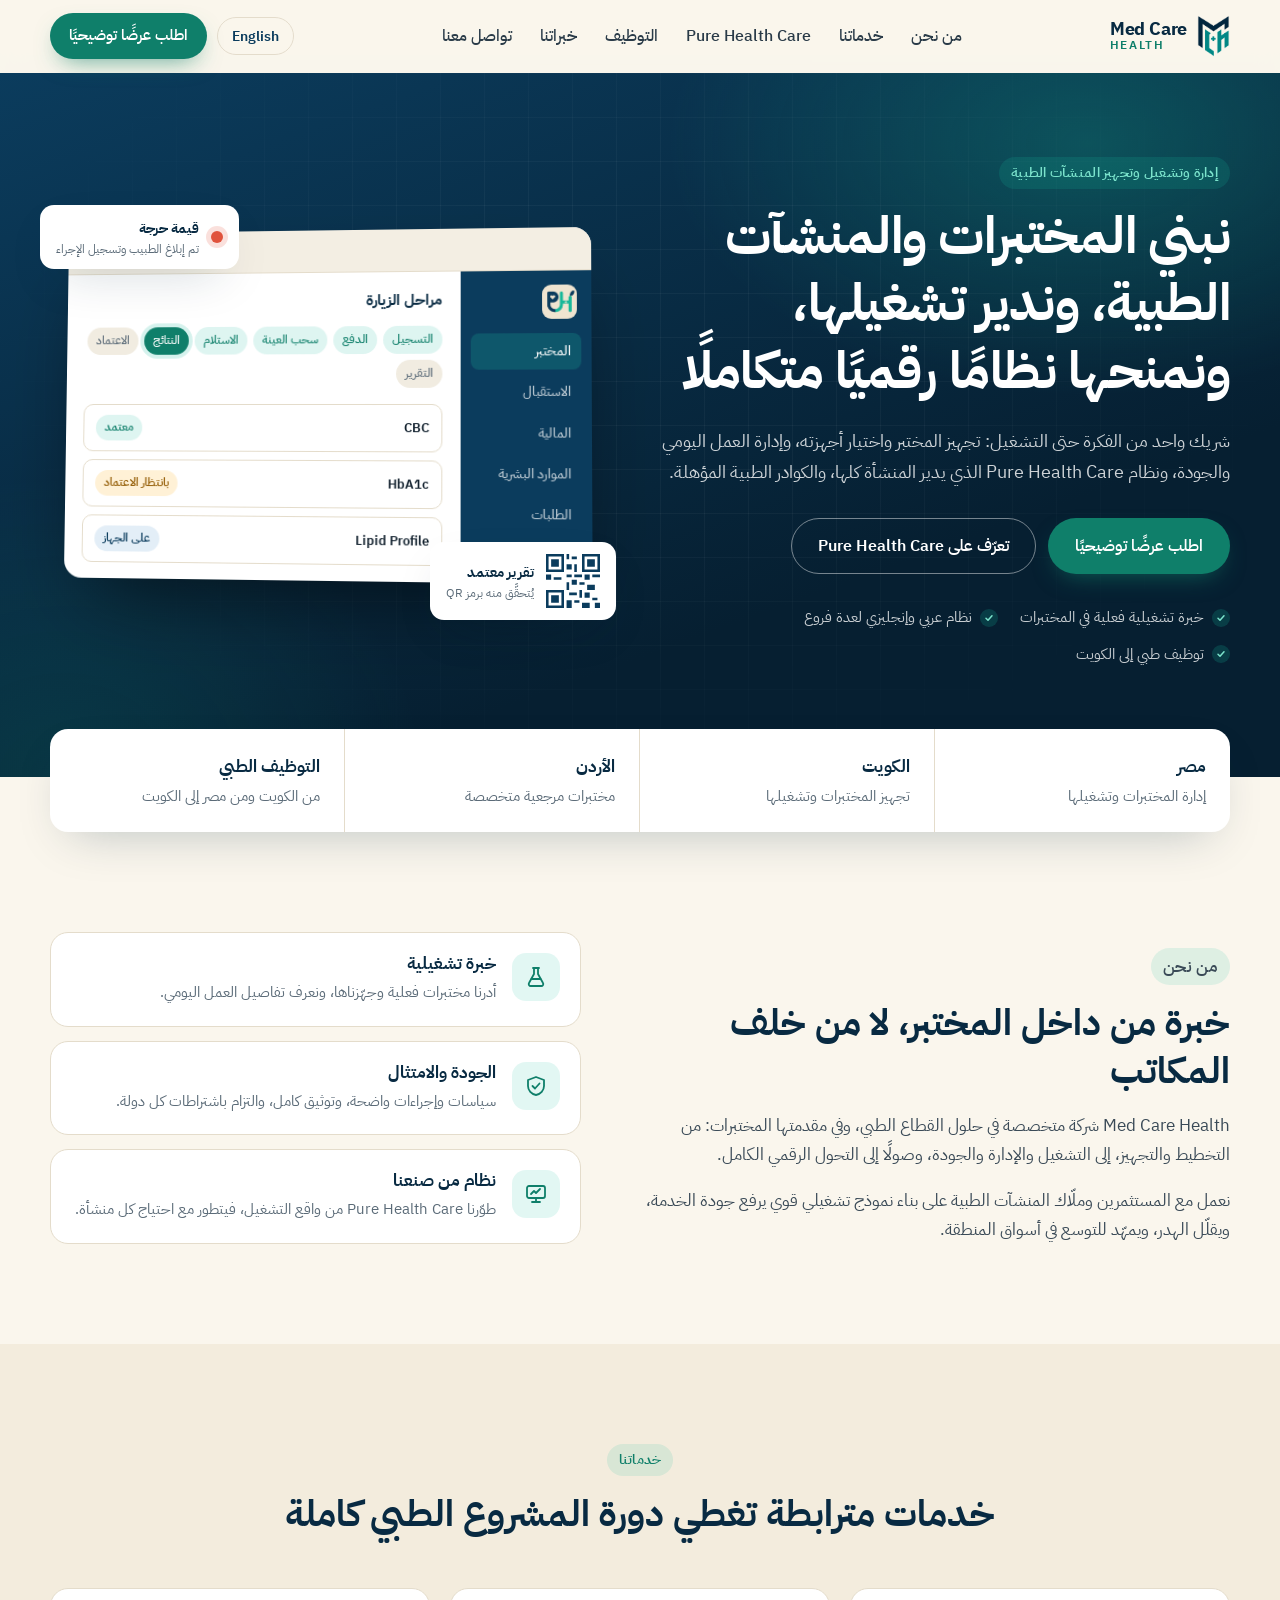
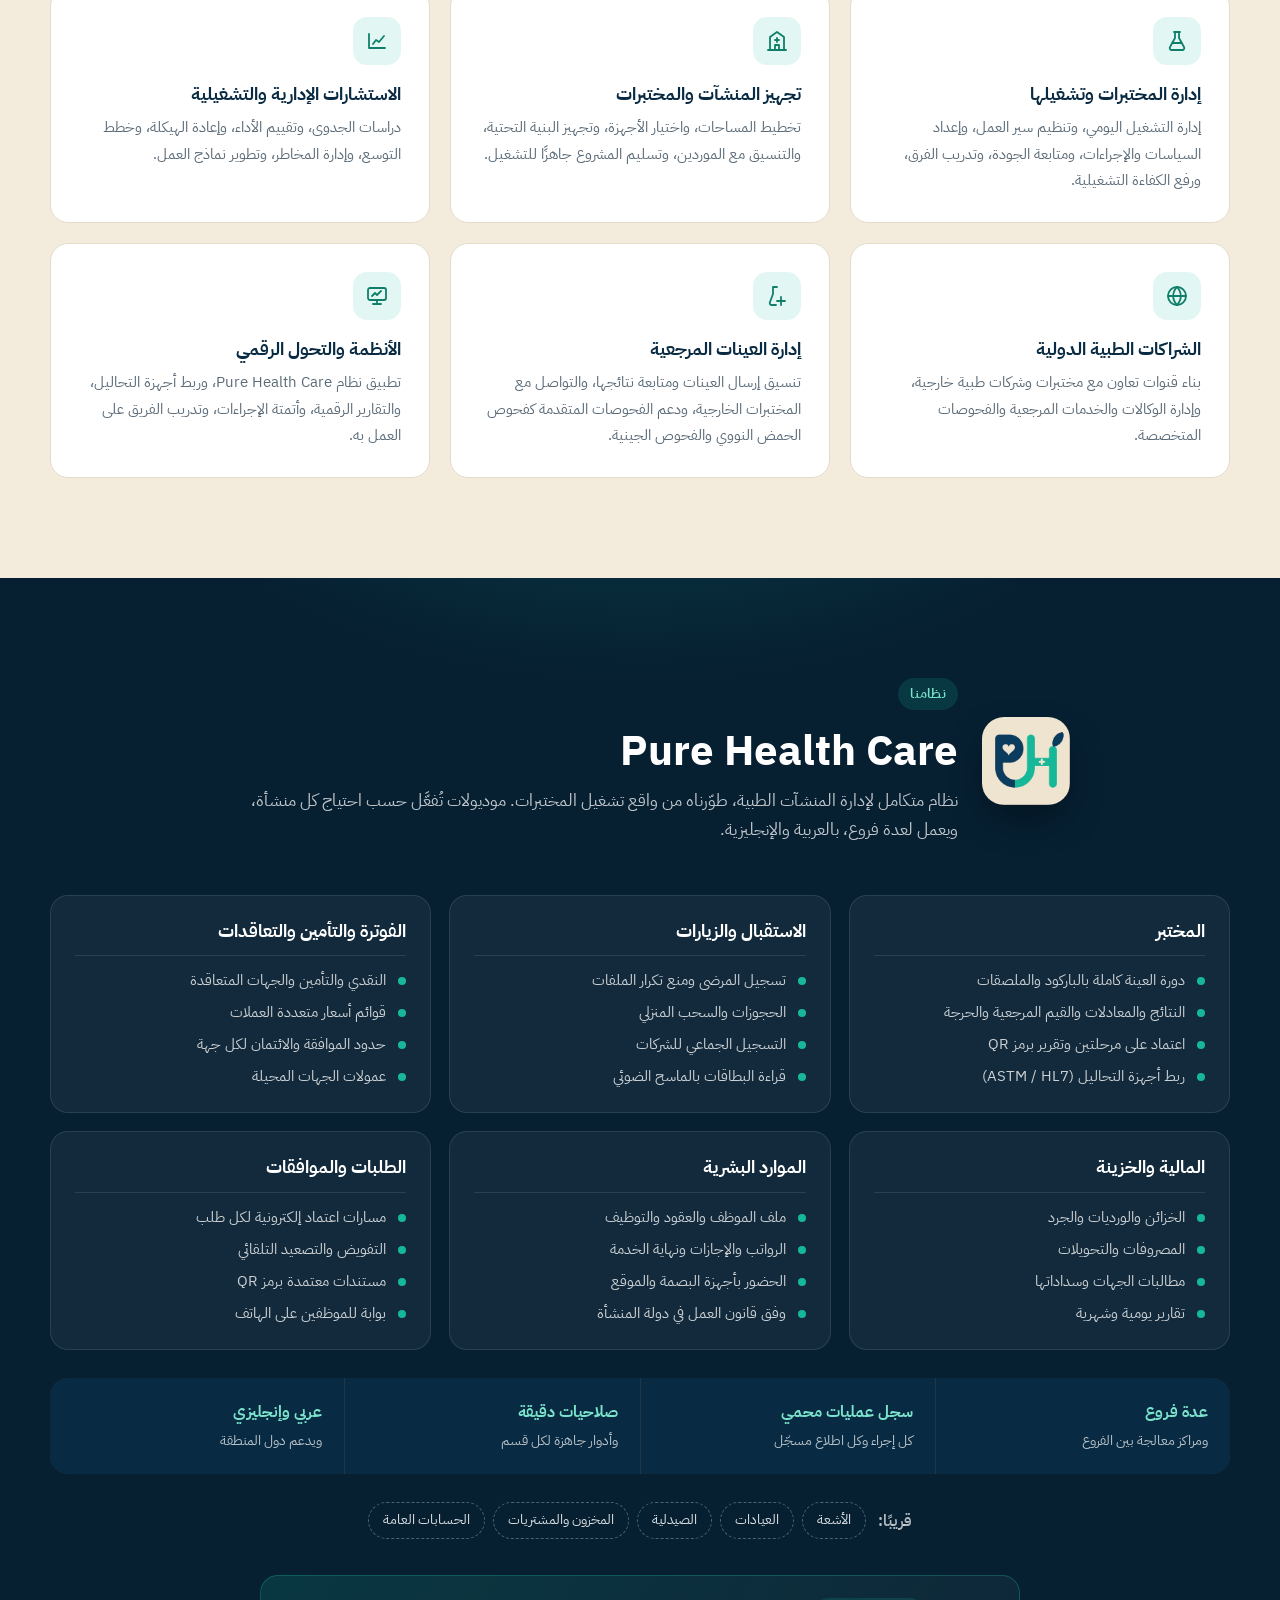
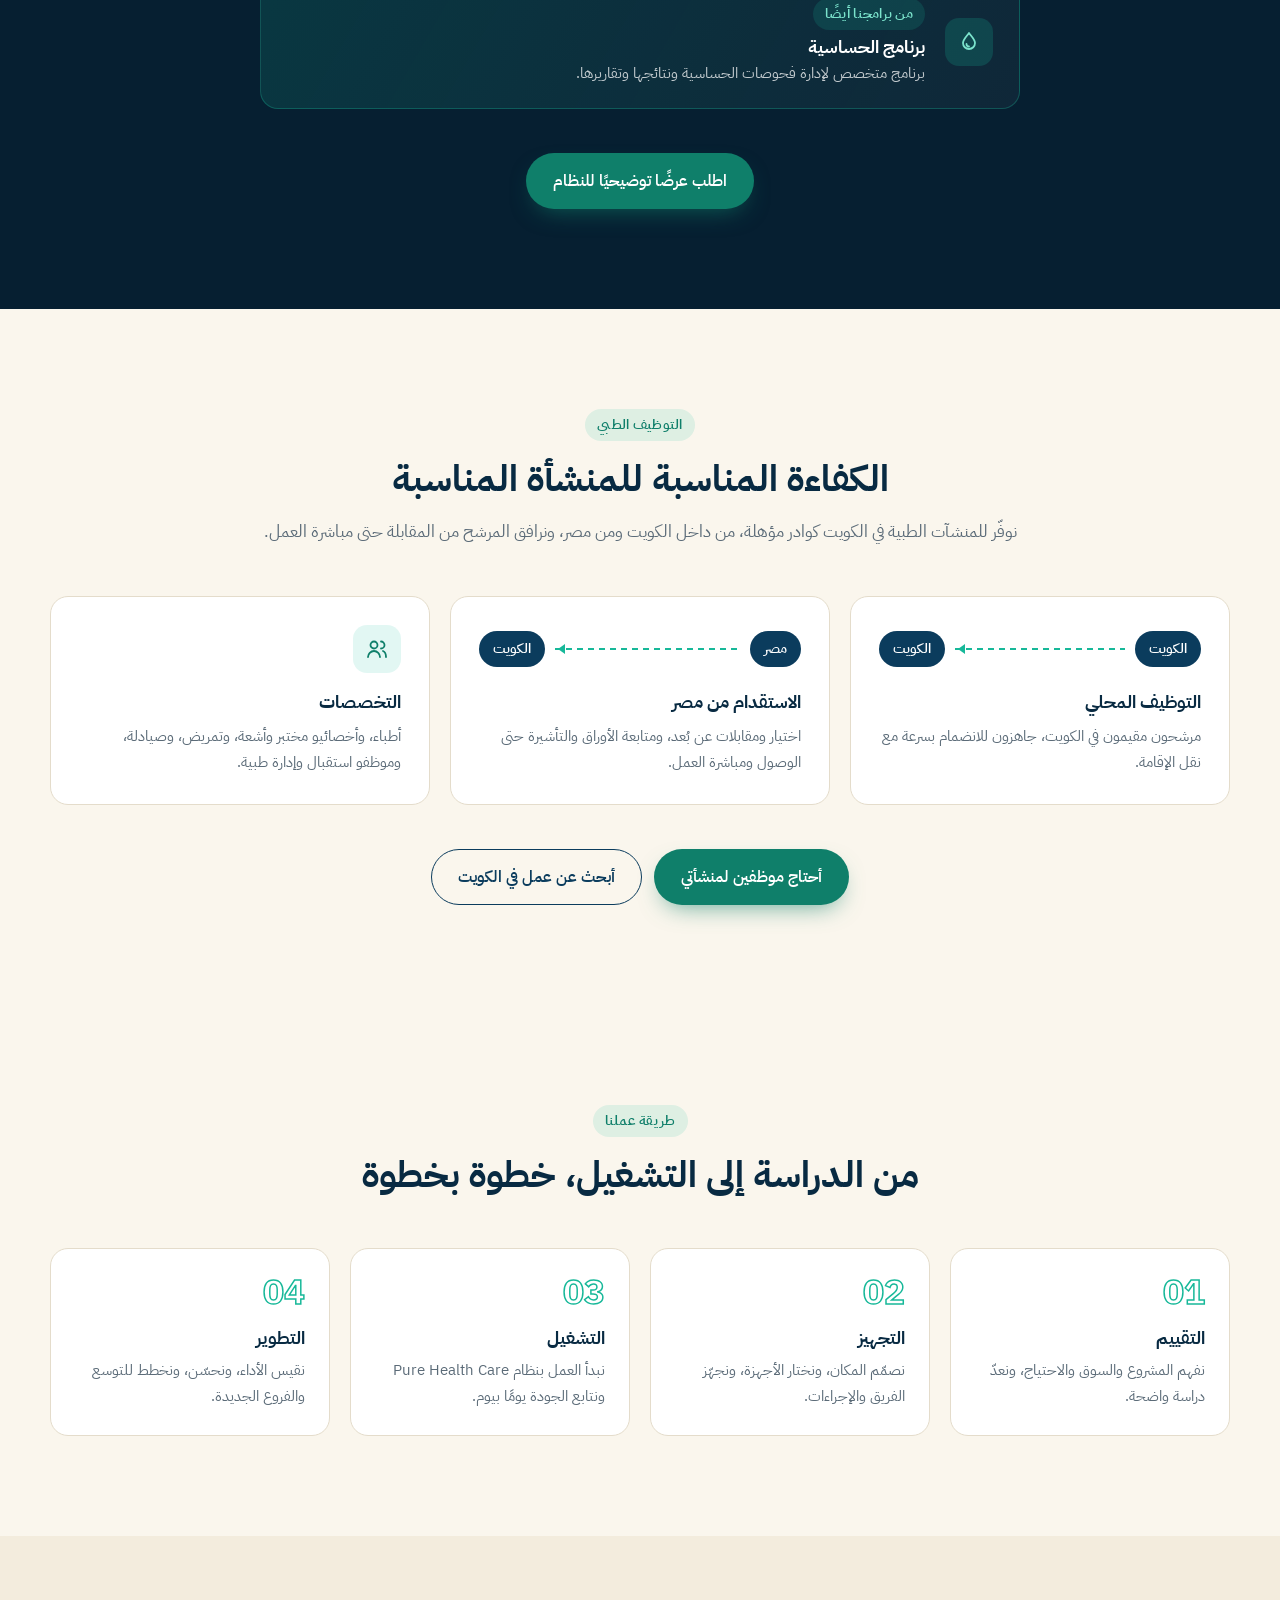
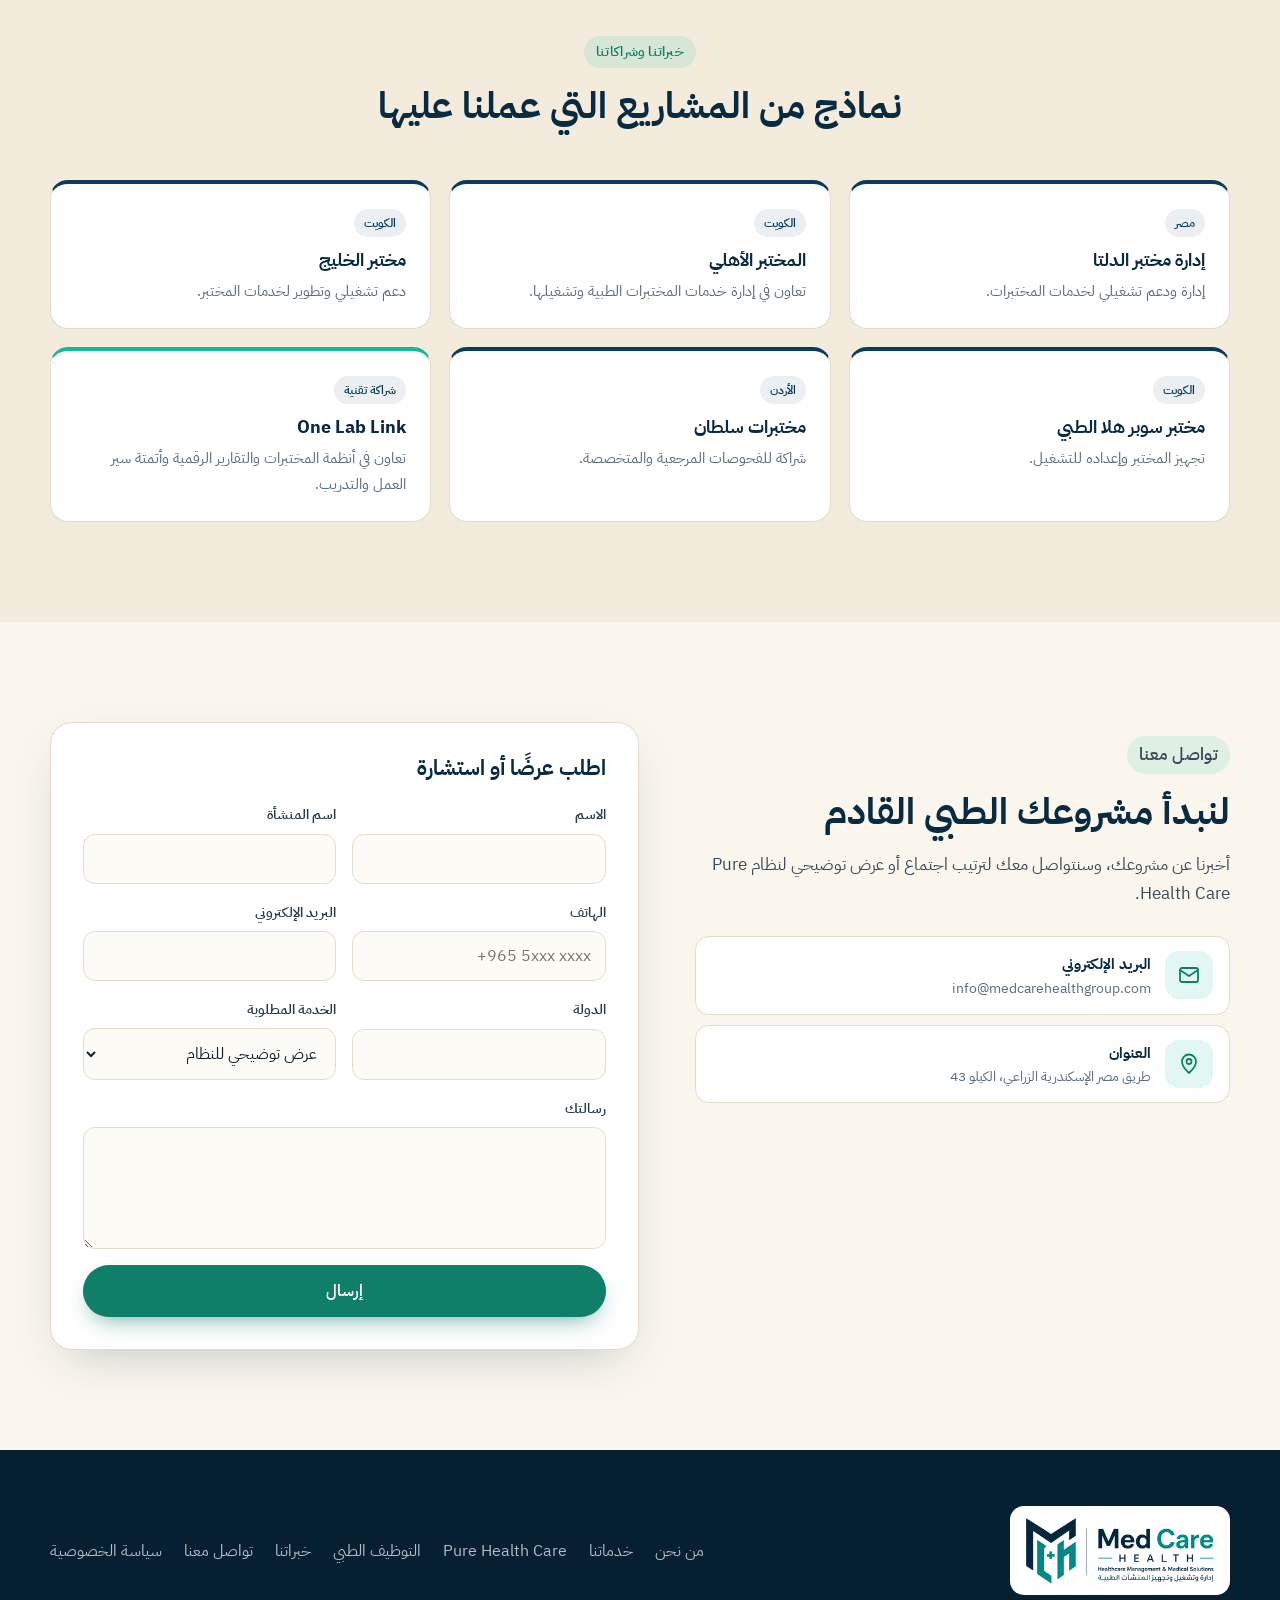
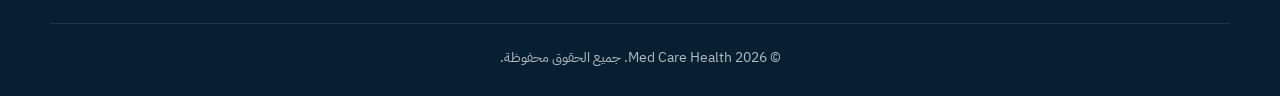
==== commit 27e0026b: "Company name matches the commercial register: Med Care Health (domain unchanged) Co-Authored-By: Cla" ====
--- a/index.html
+++ b/index.html
@@ -1,17 +1,17 @@
 <!DOCTYPE html>
-<html lang="ar" dir="rtl" data-title-en="Med Care Health Group | Healthcare Management &amp; Medical Solutions">
+<html lang="ar" dir="rtl" data-title-en="Med Care Health | Healthcare Management &amp; Medical Solutions">
 <head>
   <meta charset="UTF-8">
   <meta name="viewport" content="width=device-width, initial-scale=1">
-  <title>Med Care Health Group | إدارة وتشغيل وتجهيز المنشآت الطبية</title>
-  <meta name="description" content="Med Care Health Group: تجهيز المختبرات والمنشآت الطبية وإدارتها وتشغيلها، ونظام Pure Health Care لإدارة المنشآت الطبية. مصر والكويت والأردن.">
+  <title>Med Care Health | إدارة وتشغيل وتجهيز المنشآت الطبية</title>
+  <meta name="description" content="Med Care Health: تجهيز المختبرات والمنشآت الطبية وإدارتها وتشغيلها، ونظام Pure Health Care لإدارة المنشآت الطبية. مصر والكويت والأردن.">
   <meta name="theme-color" content="#0B3C5D">
   <link rel="canonical" href="https://www.medcarehealthgroup.com/">
   <link rel="icon" type="image/png" href="img/mch-mark.png">
   <link rel="apple-touch-icon" href="img/mch-mark.png">
   <meta property="og:type" content="website">
-  <meta property="og:site_name" content="Med Care Health Group">
-  <meta property="og:title" content="Med Care Health Group">
+  <meta property="og:site_name" content="Med Care Health">
+  <meta property="og:title" content="Med Care Health">
   <meta property="og:description" content="نبني المختبرات والمنشآت الطبية، وندير تشغيلها، ونمنحها نظامًا رقميًا متكاملًا.">
   <meta property="og:image" content="https://www.medcarehealthgroup.com/img/mch-logo.png">
   <link rel="preconnect" href="https://fonts.googleapis.com">
@@ -19,16 +19,16 @@
   <link href="https://fonts.googleapis.com/css2?family=IBM+Plex+Sans+Arabic:wght@400;500;600;700&display=swap" rel="stylesheet">
   <link rel="stylesheet" href="site.css">
   <script type="application/ld+json">
-  {"@context":"https://schema.org","@type":"Organization","name":"Med Care Health Group","url":"https://www.medcarehealthgroup.com","logo":"https://www.medcarehealthgroup.com/img/mch-logo.png","email":"info@medcarehealthgroup.com","address":{"@type":"PostalAddress","streetAddress":"Cairo-Alexandria Agricultural Road, KM 43","addressCountry":"EG"},"areaServed":["EG","KW","JO"]}
+  {"@context":"https://schema.org","@type":"Organization","name":"Med Care Health","url":"https://www.medcarehealthgroup.com","logo":"https://www.medcarehealthgroup.com/img/mch-logo.png","email":"info@medcarehealthgroup.com","address":{"@type":"PostalAddress","streetAddress":"Cairo-Alexandria Agricultural Road, KM 43","addressCountry":"EG"},"areaServed":["EG","KW","JO"]}
   </script>
 </head>
 <body>
 
 <header class="topbar" id="top">
   <div class="container nav">
-    <a href="#top" class="brand" aria-label="Med Care Health Group">
+    <a href="#top" class="brand" aria-label="Med Care Health">
       <img src="img/mch-mark.png" alt="" width="34" height="44">
-      <span class="brand-text"><b>Med Care</b><small>Health Group</small></span>
+      <span class="brand-text"><b>Med Care</b><small>Health</small></span>
     </a>
     <nav class="menu" id="menu">
       <a href="#about" data-ar="من نحن" data-en="About">من نحن</a>
@@ -128,8 +128,8 @@
       <div class="reveal">
         <p class="eyebrow" data-ar="من نحن" data-en="Who we are">من نحن</p>
         <h2 data-ar="خبرة من داخل المختبر، لا من خلف المكاتب" data-en="Experience from inside the lab, not behind a desk">خبرة من داخل المختبر، لا من خلف المكاتب</h2>
-        <p data-ar="Med Care Health Group شركة متخصصة في حلول القطاع الطبي، وفي مقدمتها المختبرات: من التخطيط والتجهيز، إلى التشغيل والإدارة والجودة، وصولًا إلى التحول الرقمي الكامل."
-           data-en="Med Care Health Group specializes in healthcare solutions, laboratories first: from planning and setup to operation, management and quality, all the way to full digital transformation.">Med Care Health Group شركة متخصصة في حلول القطاع الطبي، وفي مقدمتها المختبرات: من التخطيط والتجهيز، إلى التشغيل والإدارة والجودة، وصولًا إلى التحول الرقمي الكامل.</p>
+        <p data-ar="Med Care Health شركة متخصصة في حلول القطاع الطبي، وفي مقدمتها المختبرات: من التخطيط والتجهيز، إلى التشغيل والإدارة والجودة، وصولًا إلى التحول الرقمي الكامل."
+           data-en="Med Care Health specializes in healthcare solutions, laboratories first: from planning and setup to operation, management and quality, all the way to full digital transformation.">Med Care Health شركة متخصصة في حلول القطاع الطبي، وفي مقدمتها المختبرات: من التخطيط والتجهيز، إلى التشغيل والإدارة والجودة، وصولًا إلى التحول الرقمي الكامل.</p>
         <p data-ar="نعمل مع المستثمرين وملّاك المنشآت الطبية على بناء نموذج تشغيلي قوي يرفع جودة الخدمة، ويقلّل الهدر، ويمهّد للتوسع في أسواق المنطقة."
            data-en="We work with investors and facility owners to build a strong operating model that raises service quality, reduces waste and prepares for expansion across the region.">نعمل مع المستثمرين وملّاك المنشآت الطبية على بناء نموذج تشغيلي قوي يرفع جودة الخدمة، ويقلّل الهدر، ويمهّد للتوسع في أسواق المنطقة.</p>
       </div>
@@ -415,7 +415,7 @@
 <footer class="footer">
   <div class="container foot-grid">
     <div>
-      <img src="img/mch-logo.png" alt="Med Care Health Group" class="foot-logo" width="220" height="79">
+      <img src="img/mch-logo.png" alt="Med Care Health" class="foot-logo" width="220" height="79">
     </div>
     <nav class="foot-links">
       <a href="#about" data-ar="من نحن" data-en="About">من نحن</a>
@@ -428,7 +428,7 @@
     </nav>
   </div>
   <div class="container foot-bottom">
-    <span data-ar="© 2026 Med Care Health Group. جميع الحقوق محفوظة." data-en="© 2026 Med Care Health Group. All rights reserved.">© 2026 Med Care Health Group. جميع الحقوق محفوظة.</span>
+    <span data-ar="© 2026 Med Care Health. جميع الحقوق محفوظة." data-en="© 2026 Med Care Health. All rights reserved.">© 2026 Med Care Health. جميع الحقوق محفوظة.</span>
   </div>
 </footer>
 
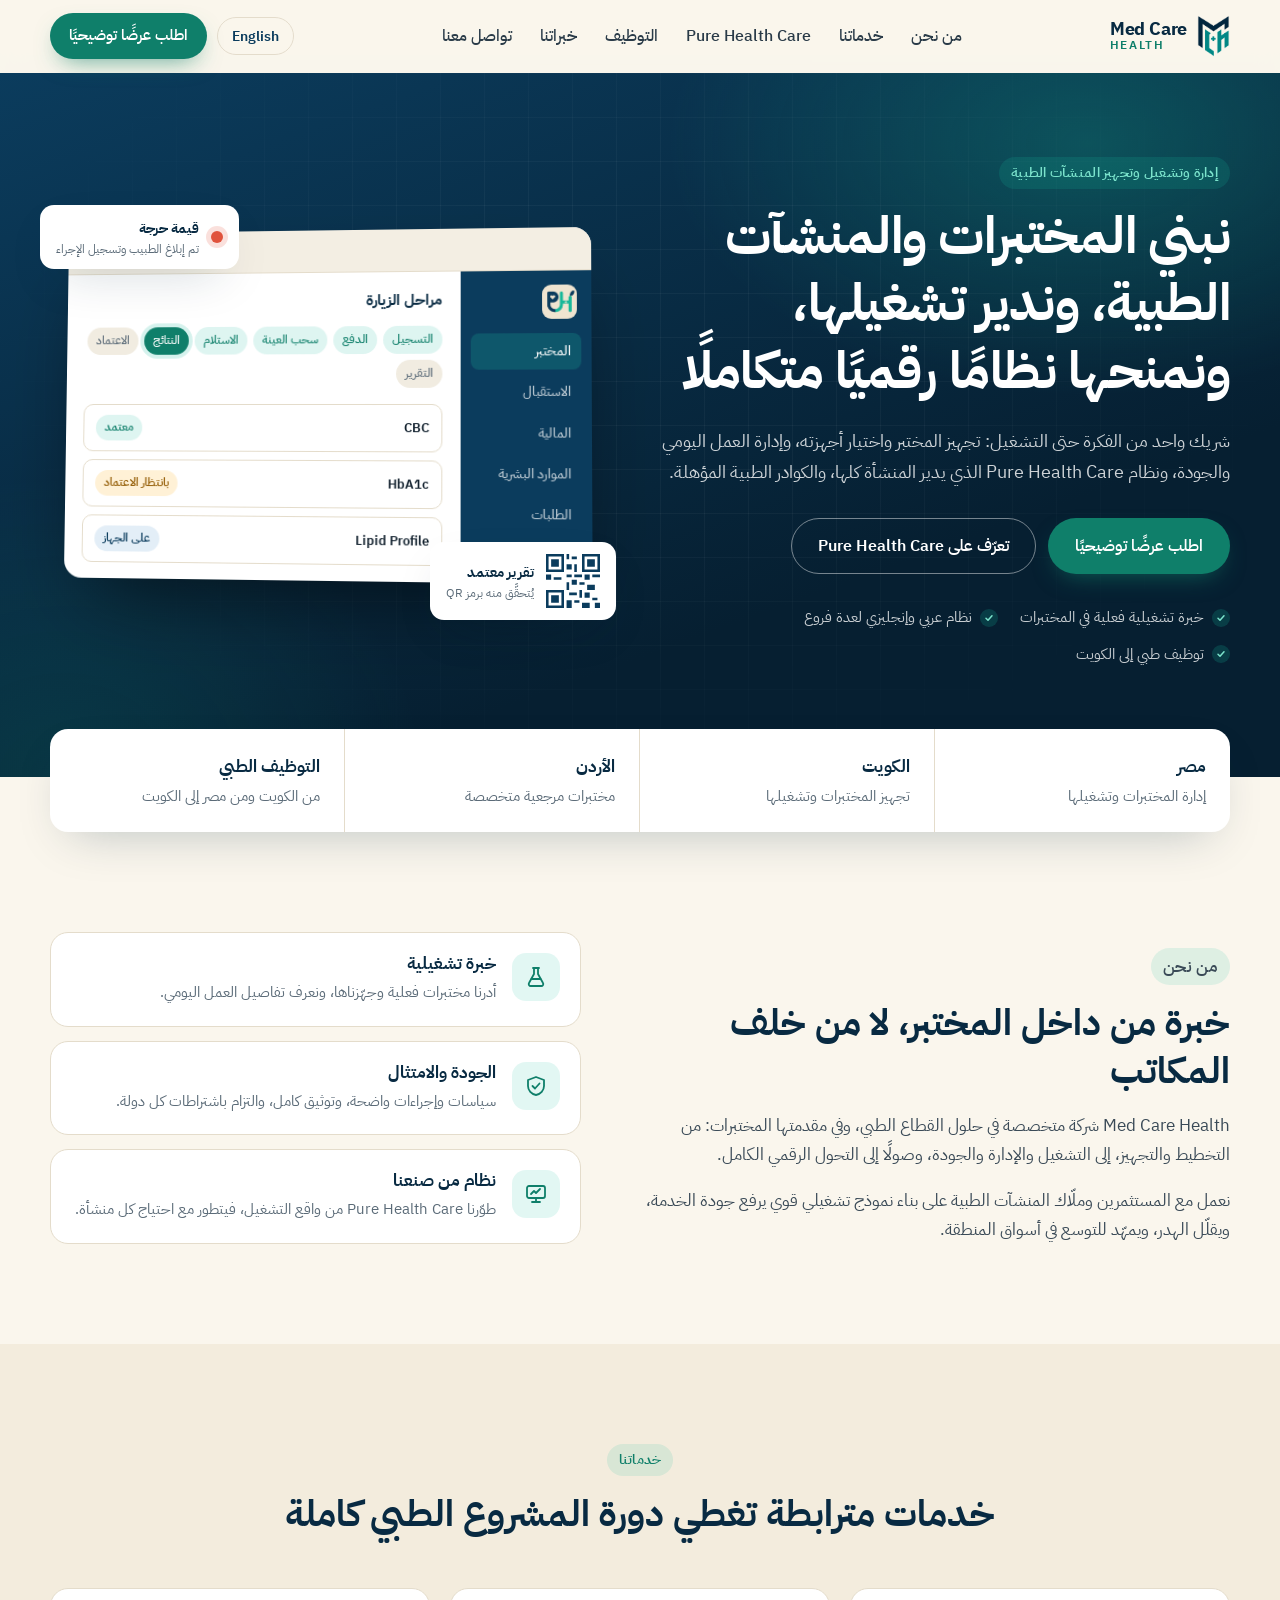
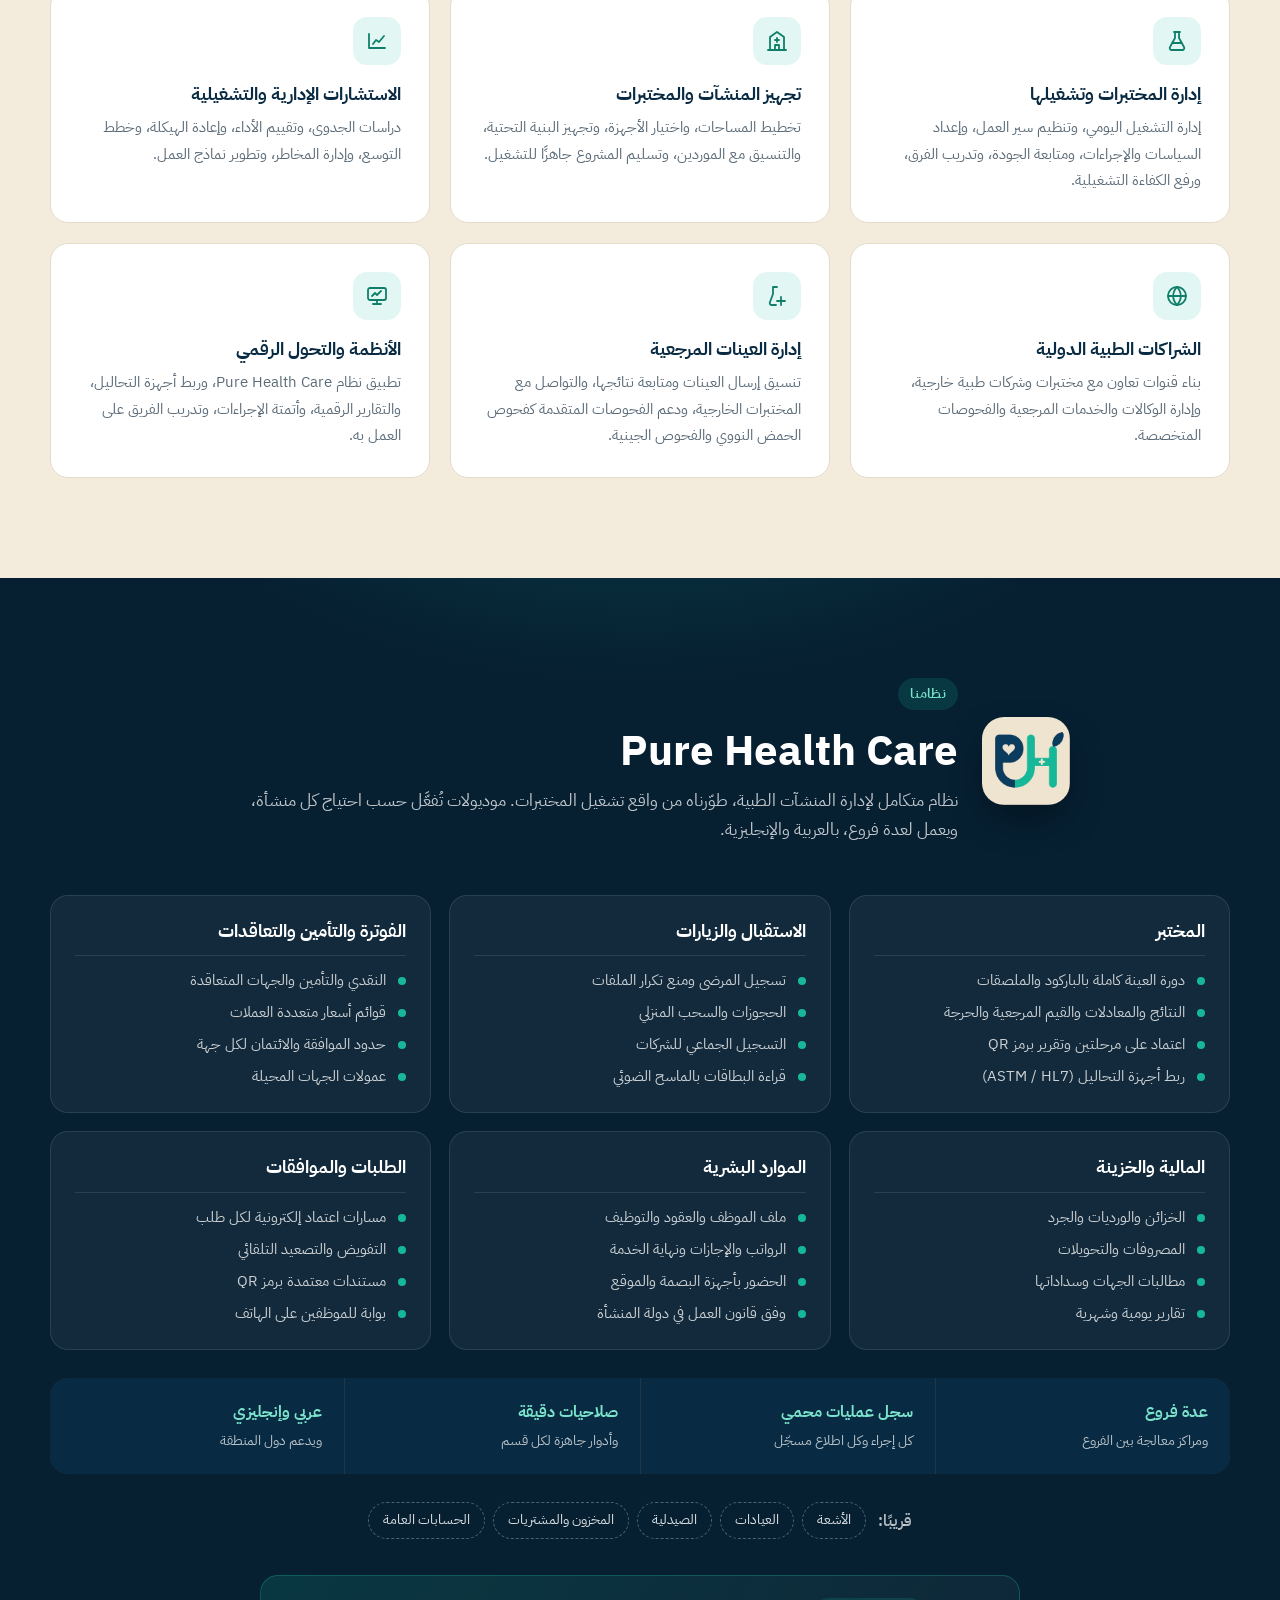
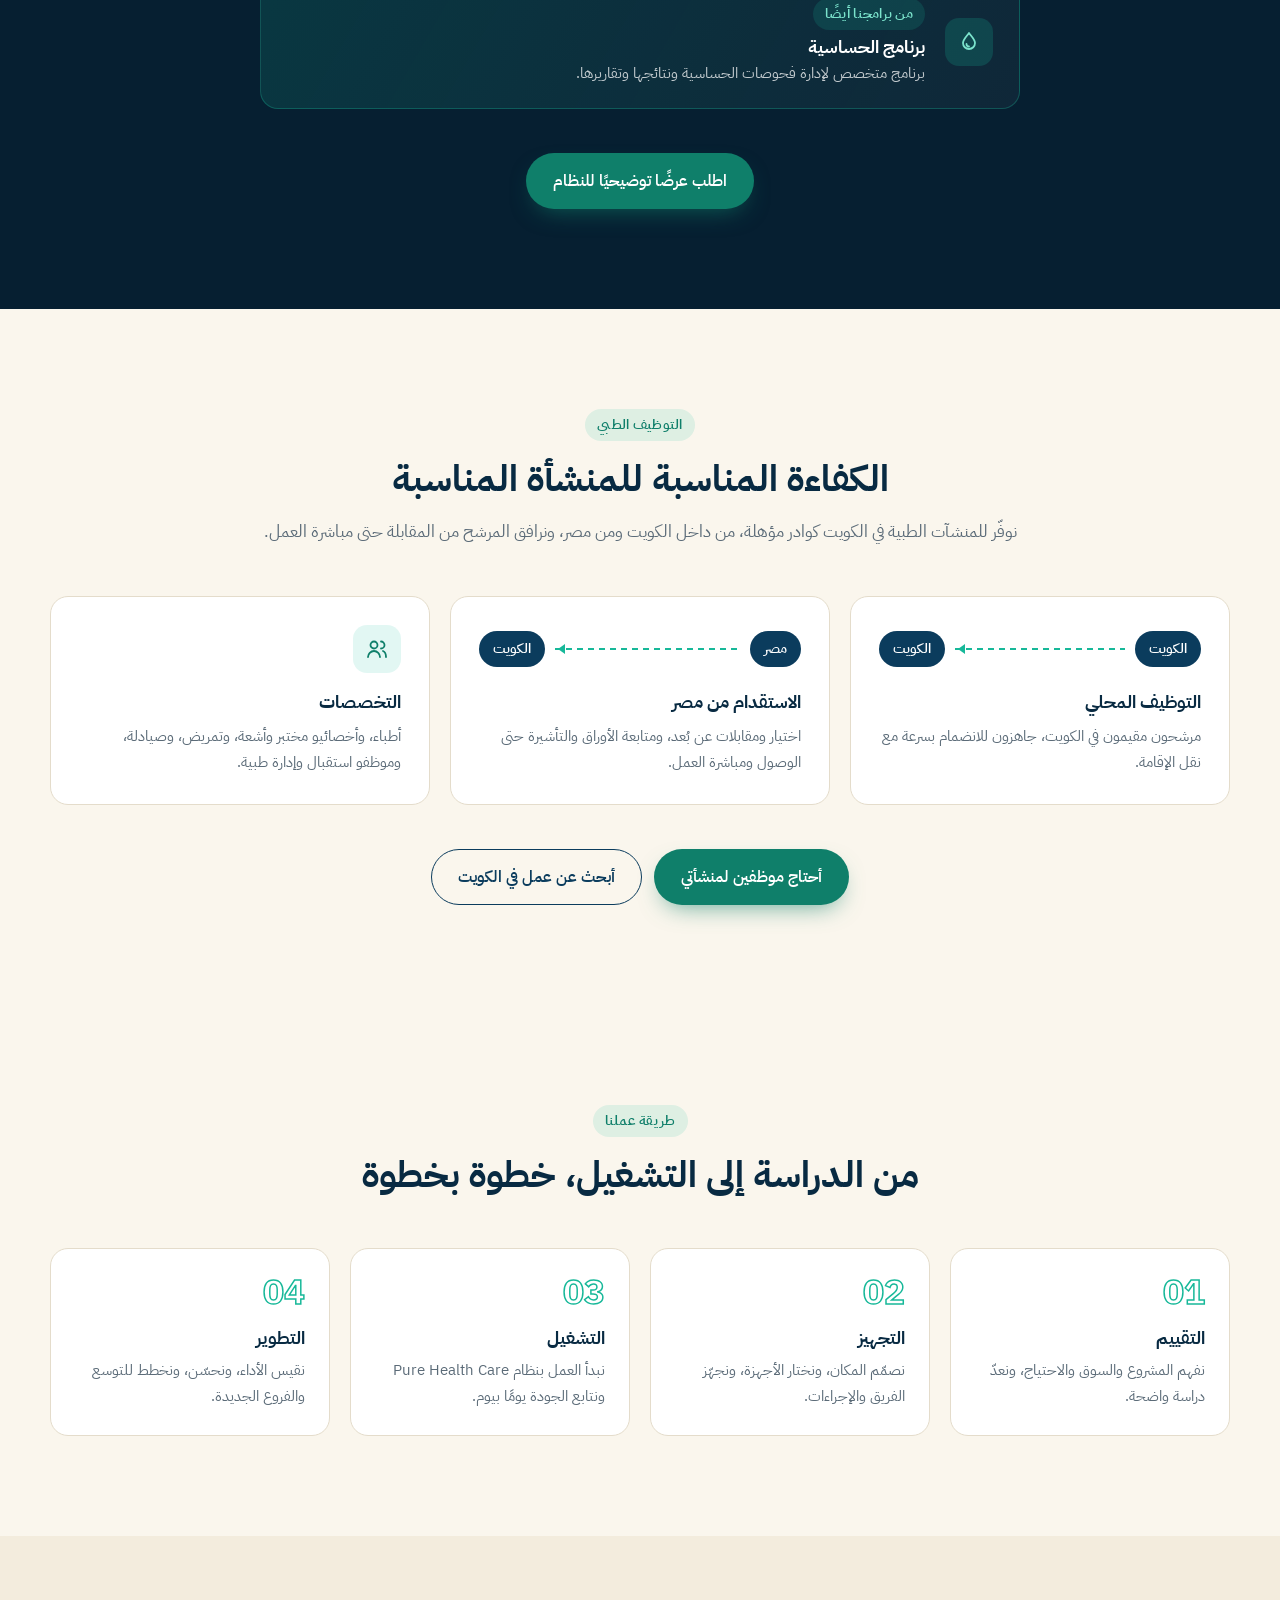
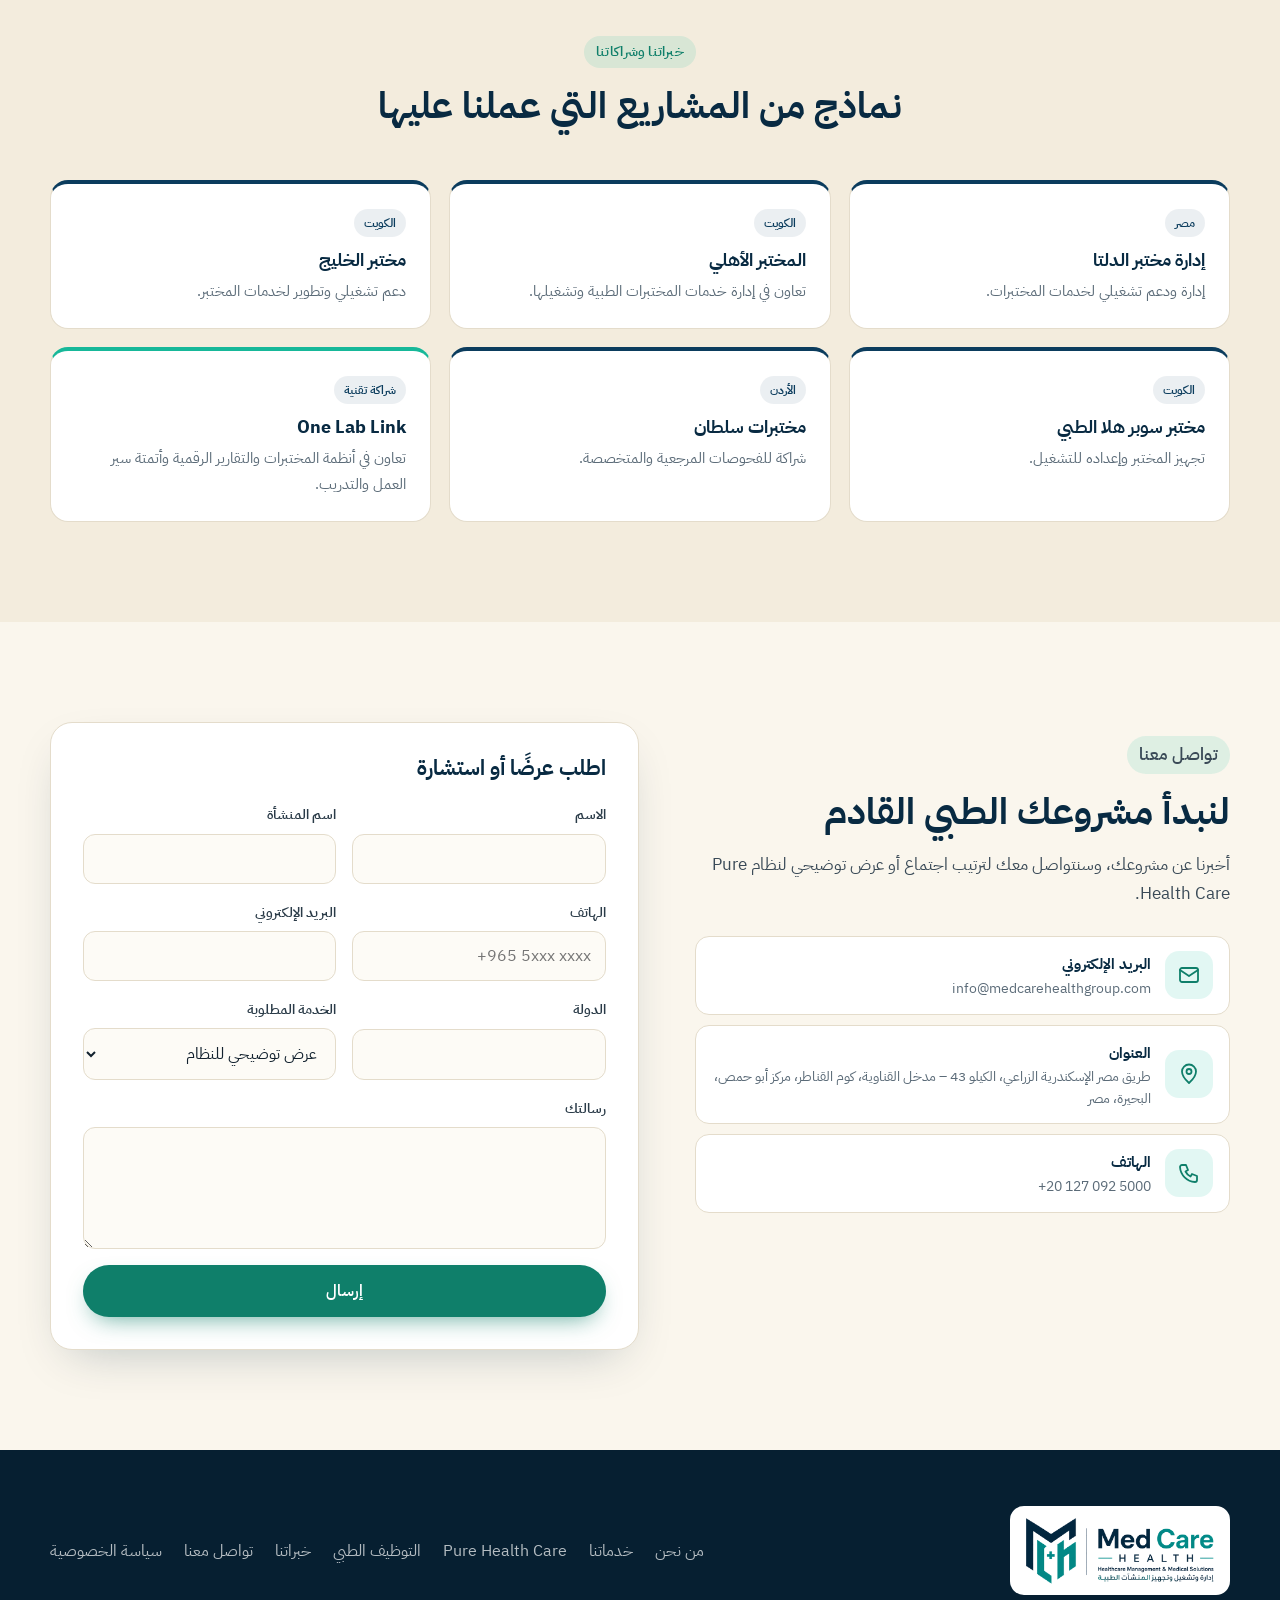
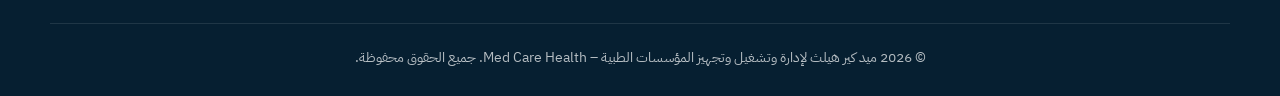
==== commit f980c2f6: "Update address, phone and legal name (Meta verification)" ====
--- a/index.html
+++ b/index.html
@@ -19,7 +19,7 @@
   <link href="https://fonts.googleapis.com/css2?family=IBM+Plex+Sans+Arabic:wght@400;500;600;700&display=swap" rel="stylesheet">
   <link rel="stylesheet" href="site.css">
   <script type="application/ld+json">
-  {"@context":"https://schema.org","@type":"Organization","name":"Med Care Health","url":"https://www.medcarehealthgroup.com","logo":"https://www.medcarehealthgroup.com/img/mch-logo.png","email":"info@medcarehealthgroup.com","address":{"@type":"PostalAddress","streetAddress":"Cairo-Alexandria Agricultural Road, KM 43","addressCountry":"EG"},"areaServed":["EG","KW","JO"]}
+  {"@context":"https://schema.org","@type":"Organization","name":"Med Care Health","url":"https://www.medcarehealthgroup.com","logo":"https://www.medcarehealthgroup.com/img/mch-logo.png","legalName":"Med Care Health","email":"info@medcarehealthgroup.com","telephone":"+201270925000","address":{"@type":"PostalAddress","streetAddress":"Cairo-Alexandria Agricultural Road, KM 43 - El Qanawiya Entrance, Kom El Qanater","addressLocality":"Abu Hummus","addressRegion":"Beheira","addressCountry":"EG"},"areaServed":["EG","KW","JO"]}
   </script>
 </head>
 <body>
@@ -372,7 +372,11 @@
             <span><b data-ar="البريد الإلكتروني" data-en="Email">البريد الإلكتروني</b><small>info@medcarehealthgroup.com</small></span></a></li>
           <li><div class="ch">
             <span class="ic"><svg viewBox="0 0 24 24"><path d="M12 21s-7-6.2-7-11.5a7 7 0 0 1 14 0C19 14.8 12 21 12 21z"/><circle cx="12" cy="9.5" r="2.5"/></svg></span>
-            <span><b data-ar="العنوان" data-en="Address">العنوان</b><small data-ar="طريق مصر الإسكندرية الزراعي، الكيلو 43" data-en="Cairo–Alexandria Agricultural Road, KM 43">طريق مصر الإسكندرية الزراعي، الكيلو 43</small></span></div></li>
+            <span><b data-ar="العنوان" data-en="Address">العنوان</b><small data-ar="طريق مصر الإسكندرية الزراعي، الكيلو 43 – مدخل القناوية، كوم القناطر، مركز أبو حمص، البحيرة، مصر" data-en="Cairo–Alexandria Agricultural Road, KM 43 – El Qanawiya Entrance, Kom El Qanater, Abu Hummus, Beheira, Egypt">طريق مصر الإسكندرية الزراعي، الكيلو 43 – مدخل القناوية، كوم القناطر، مركز أبو حمص، البحيرة، مصر</small></span></div></li>
+          <!-- PHONE: to change the number, edit href="tel:..." and the <small> text below -->
+          <li><a href="tel:+201270925000" class="ch">
+            <span class="ic"><svg viewBox="0 0 24 24"><path d="M5 4h4l2 5-2.5 1.5a11 11 0 0 0 5 5L15 13l5 2v4a2 2 0 0 1-2 2A16 16 0 0 1 3 6a2 2 0 0 1 2-2"/></svg></span>
+            <span><b data-ar="الهاتف" data-en="Phone">الهاتف</b><small dir="ltr">+20 127 092 5000</small></span></a></li>
         </ul>
       </div>
 
@@ -428,7 +432,7 @@
     </nav>
   </div>
   <div class="container foot-bottom">
-    <span data-ar="© 2026 Med Care Health. جميع الحقوق محفوظة." data-en="© 2026 Med Care Health. All rights reserved.">© 2026 Med Care Health. جميع الحقوق محفوظة.</span>
+    <span data-ar="© 2026 ميد كير هيلث لإدارة وتشغيل وتجهيز المؤسسات الطبية – Med Care Health. جميع الحقوق محفوظة." data-en="© 2026 Med Care Health (Med Care Health for Management, Operation &amp; Equipping of Medical Institutions). All rights reserved.">© 2026 ميد كير هيلث لإدارة وتشغيل وتجهيز المؤسسات الطبية – Med Care Health. جميع الحقوق محفوظة.</span>
   </div>
 </footer>
 
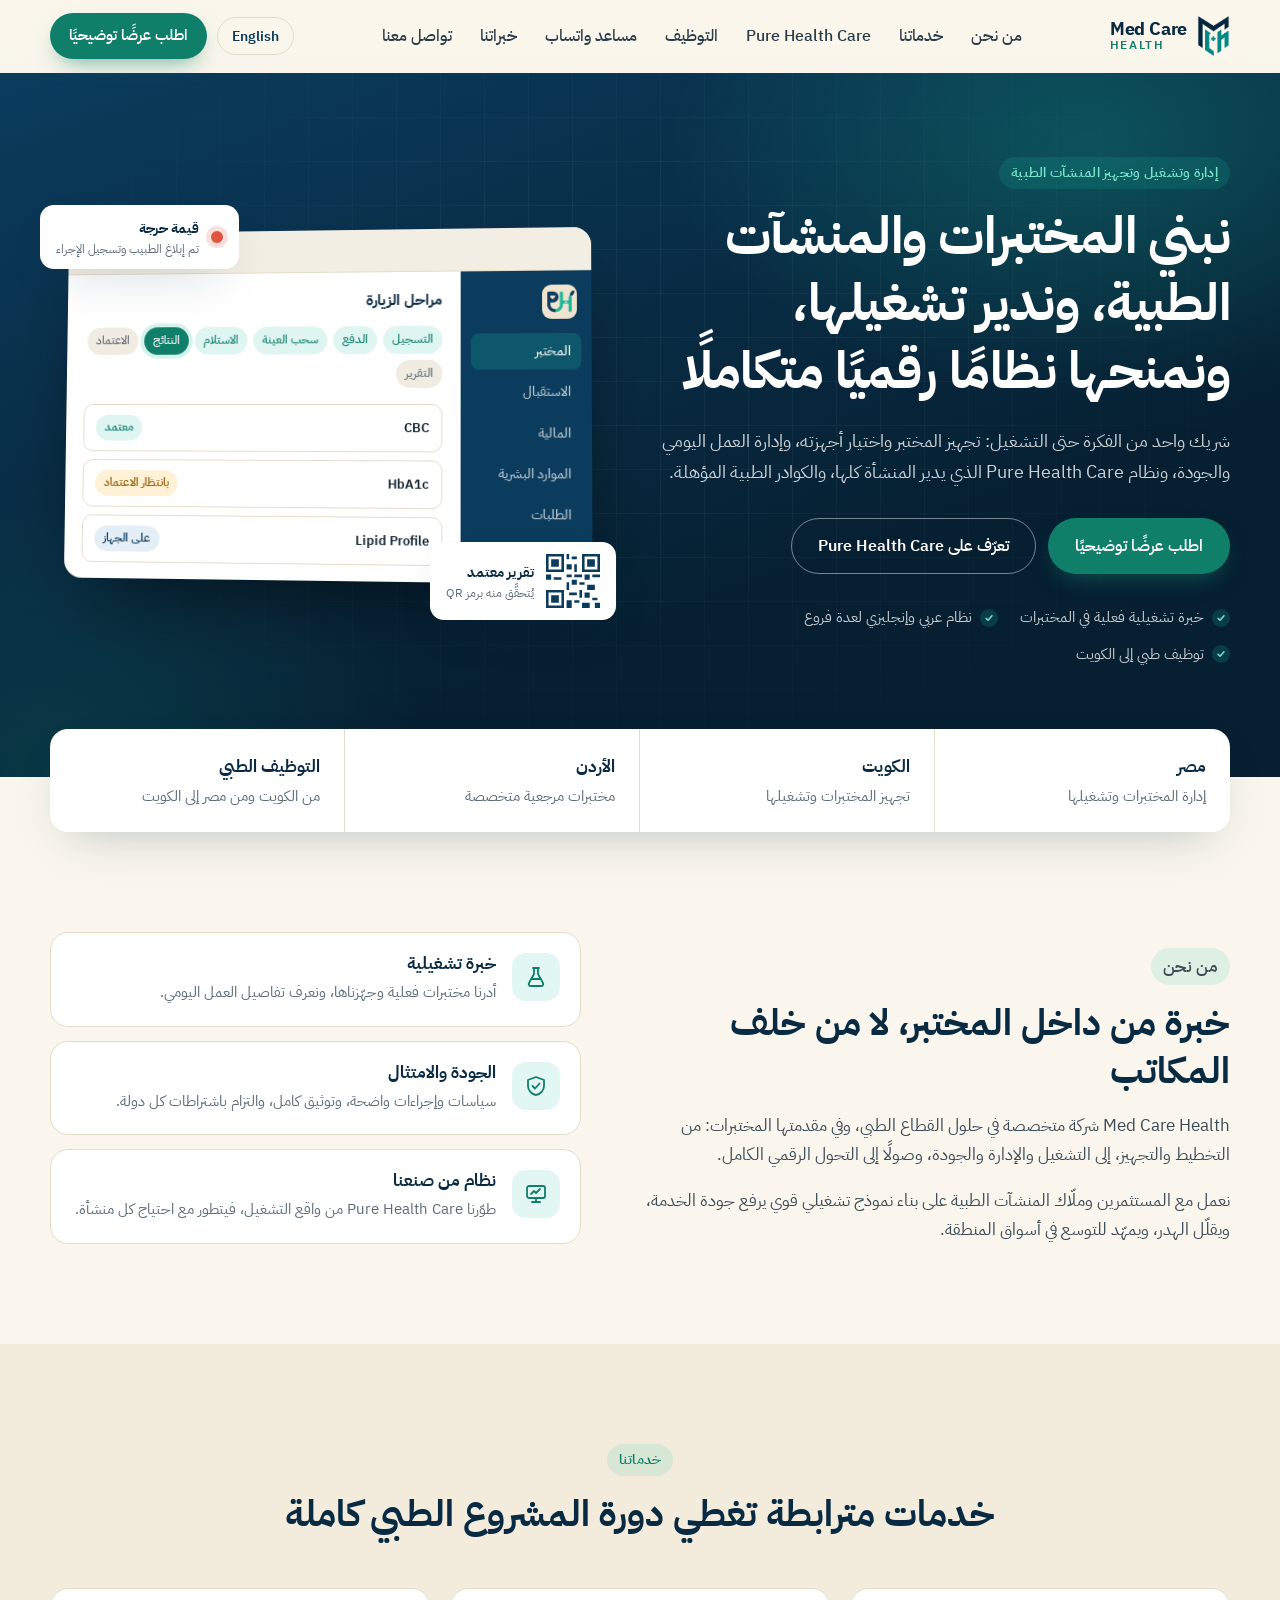
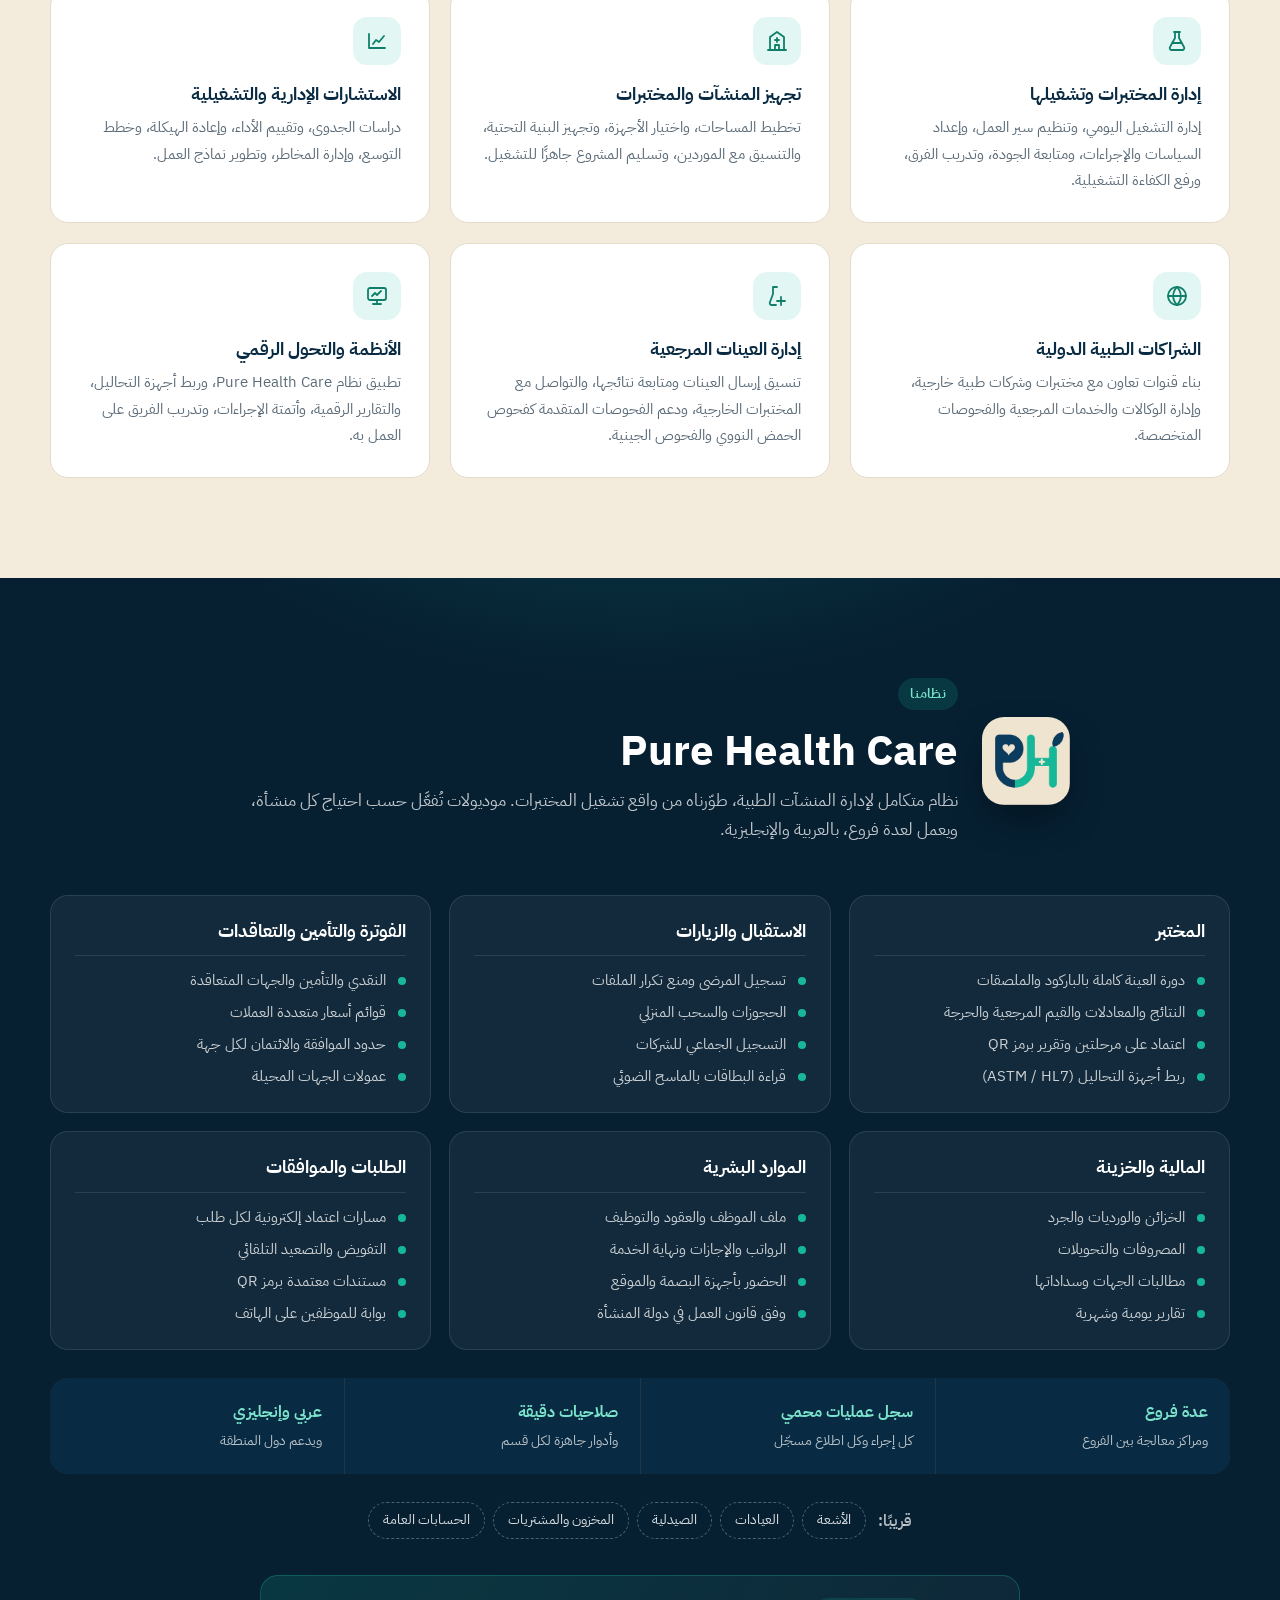
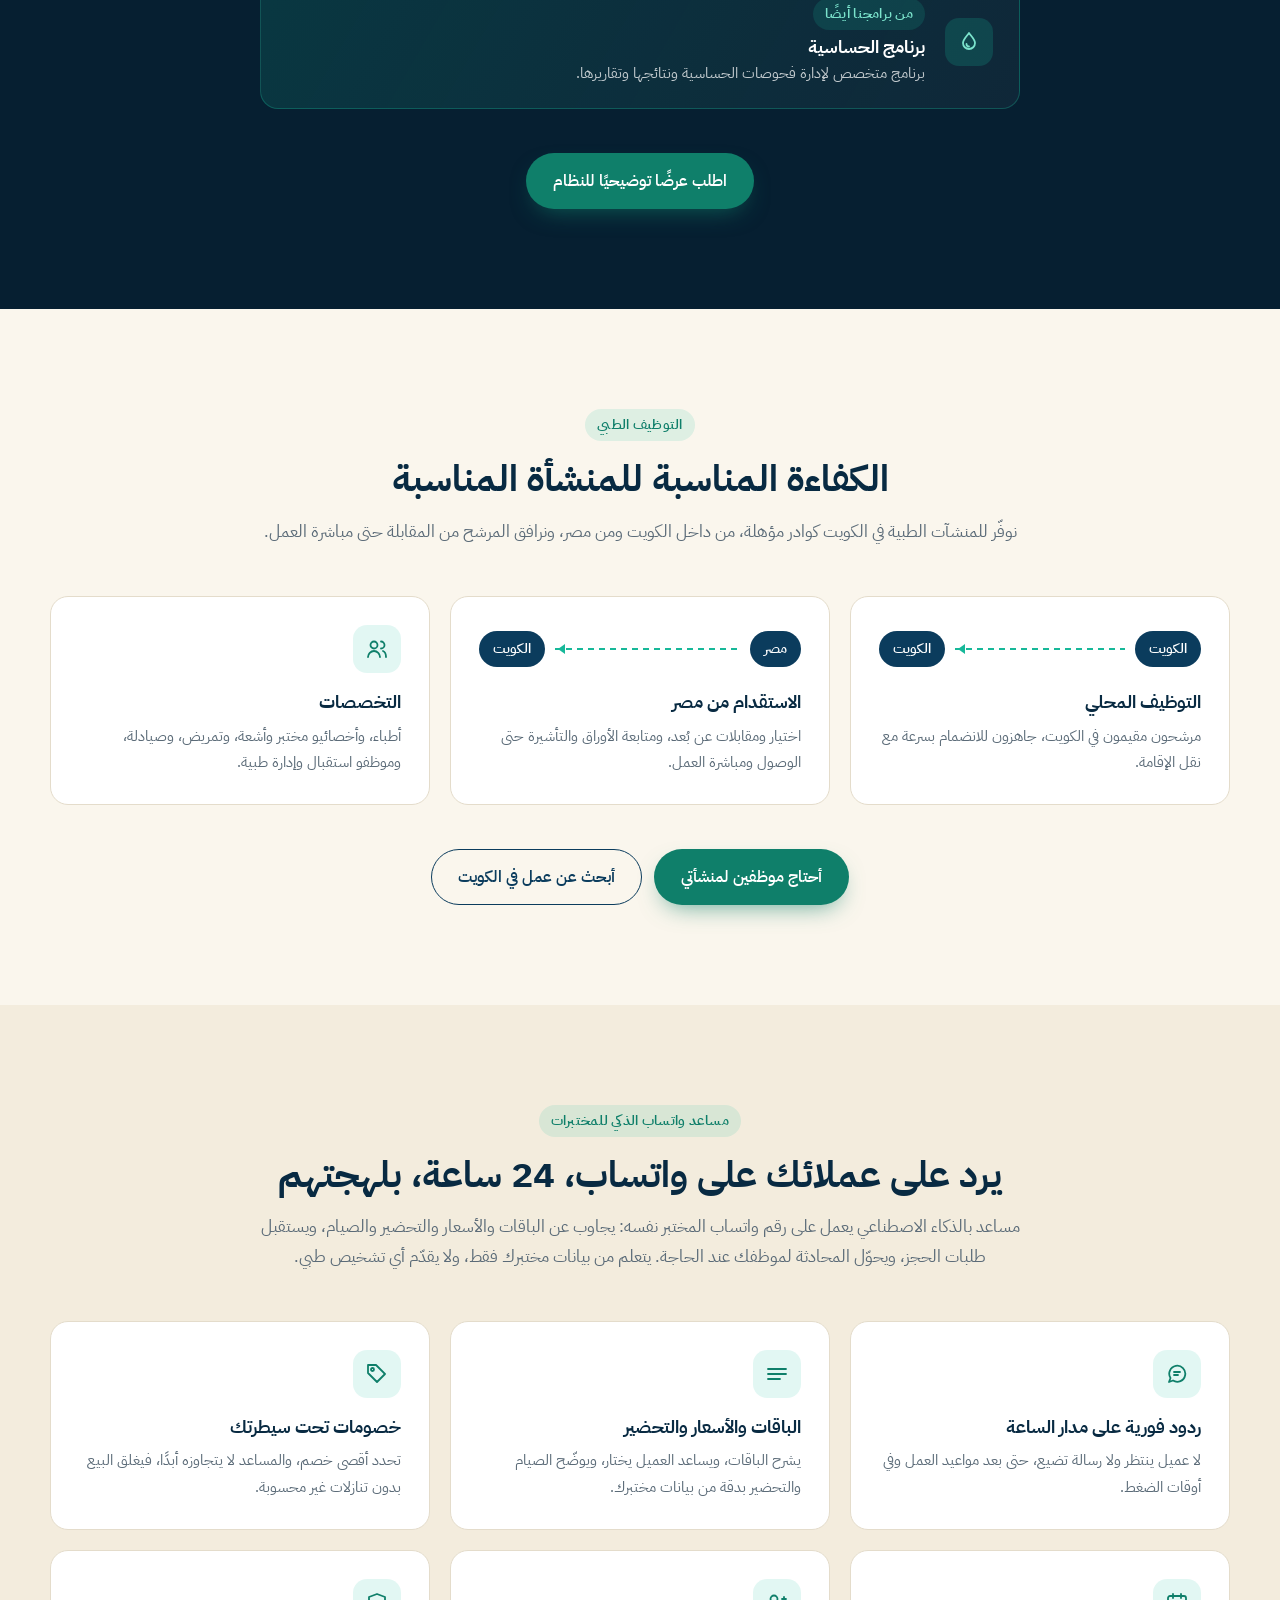
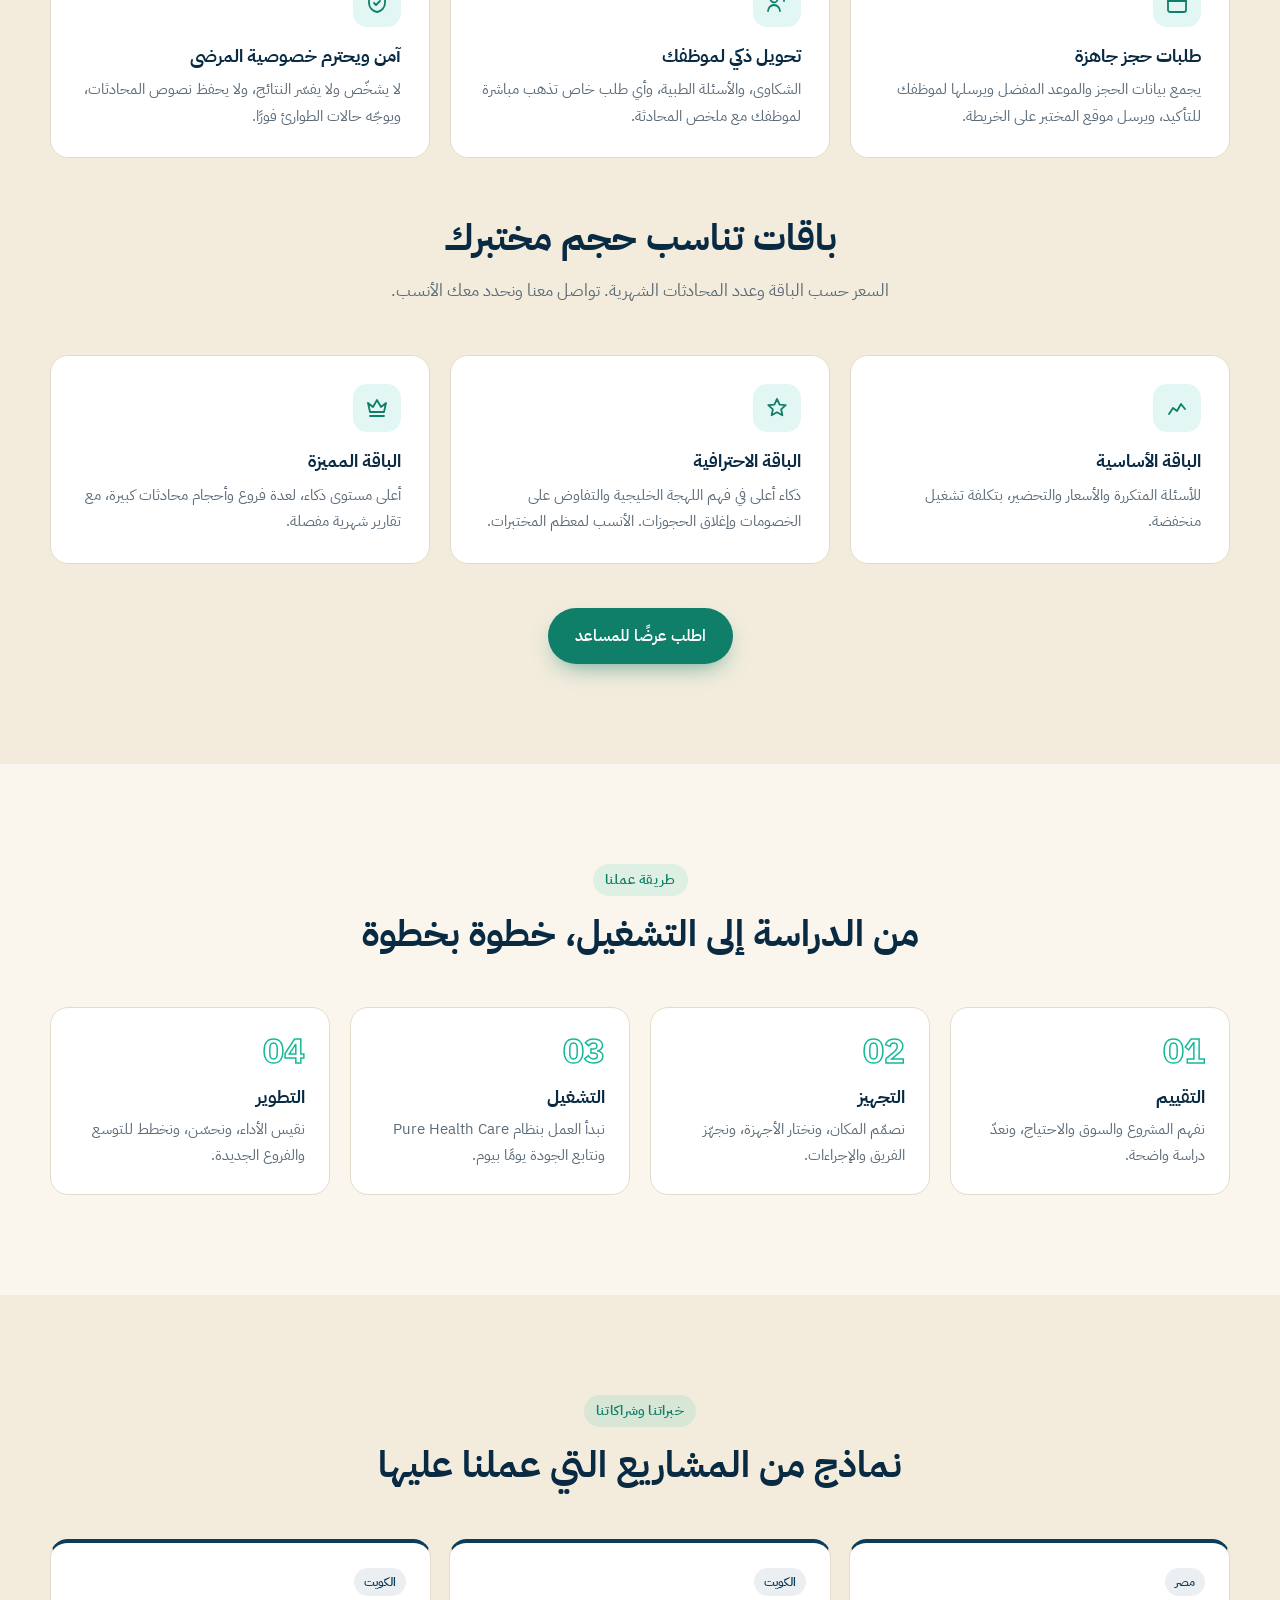
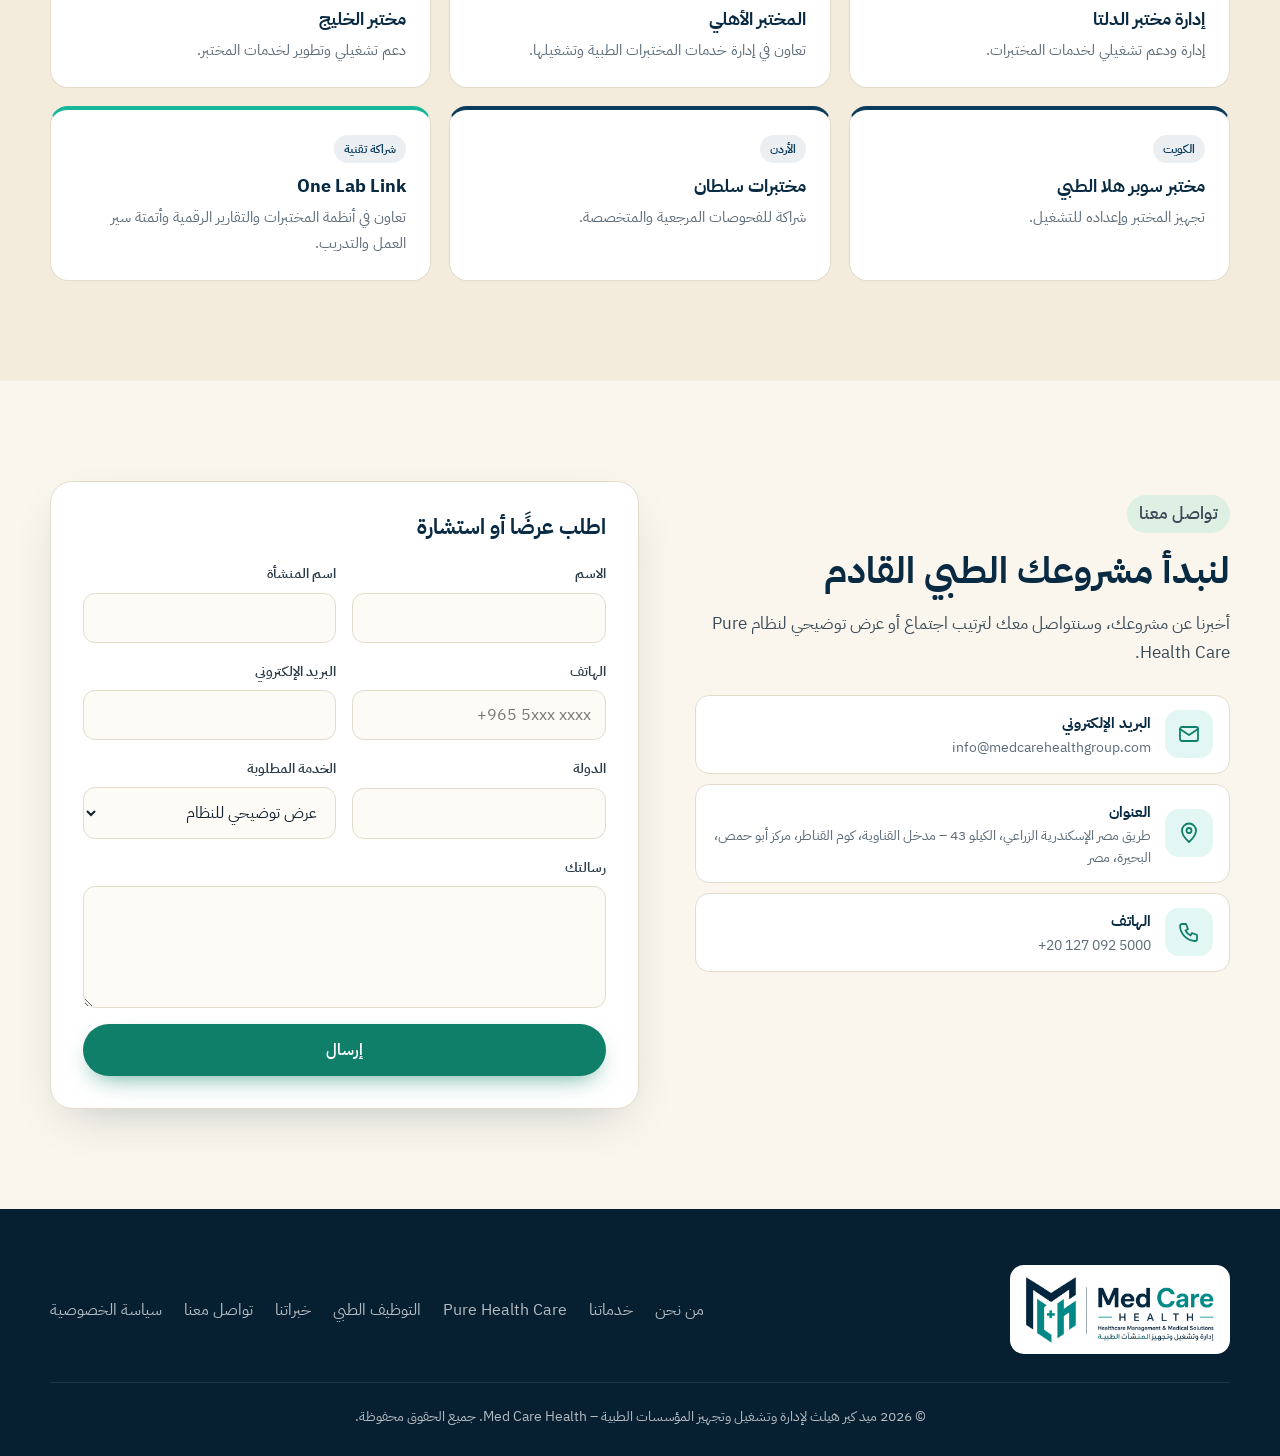
==== commit 2fe6fb2d: "Add WhatsApp assistant section" ====
--- a/index.html
+++ b/index.html
@@ -3,6 +3,7 @@
 <head>
   <meta charset="UTF-8">
   <meta name="viewport" content="width=device-width, initial-scale=1">
+  <meta name="facebook-domain-verification" content="0k6wmseqg111i85y0y9wa6zcna1x0x" />
   <title>Med Care Health | إدارة وتشغيل وتجهيز المنشآت الطبية</title>
   <meta name="description" content="Med Care Health: تجهيز المختبرات والمنشآت الطبية وإدارتها وتشغيلها، ونظام Pure Health Care لإدارة المنشآت الطبية. مصر والكويت والأردن.">
   <meta name="theme-color" content="#0B3C5D">
@@ -35,6 +36,7 @@
       <a href="#services" data-ar="خدماتنا" data-en="Services">خدماتنا</a>
       <a href="#system" data-ar="Pure Health Care" data-en="Pure Health Care">Pure Health Care</a>
       <a href="#recruitment" data-ar="التوظيف" data-en="Recruitment">التوظيف</a>
+      <a href="#whatsapp" data-ar="مساعد واتساب" data-en="WhatsApp assistant">مساعد واتساب</a>
       <a href="#experience" data-ar="خبراتنا" data-en="Experience">خبراتنا</a>
       <a href="#contact" data-ar="تواصل معنا" data-en="Contact">تواصل معنا</a>
     </nav>
@@ -325,6 +327,73 @@
     </div>
   </section>
 
+  <!-- مساعد واتساب الذكي -->
+  <section id="whatsapp" class="section tint">
+    <div class="container">
+      <div class="head reveal">
+        <p class="eyebrow" data-ar="مساعد واتساب الذكي للمختبرات" data-en="Smart WhatsApp assistant for labs">مساعد واتساب الذكي للمختبرات</p>
+        <h2 data-ar="يرد على عملائك على واتساب، 24 ساعة، بلهجتهم" data-en="Answers your customers on WhatsApp, 24/7, in their own dialect">يرد على عملائك على واتساب، 24 ساعة، بلهجتهم</h2>
+        <p class="head-sub" data-ar="مساعد بالذكاء الاصطناعي يعمل على رقم واتساب المختبر نفسه: يجاوب عن الباقات والأسعار والتحضير والصيام، ويستقبل طلبات الحجز، ويحوّل المحادثة لموظفك عند الحاجة. يتعلم من بيانات مختبرك فقط، ولا يقدّم أي تشخيص طبي." data-en="An AI assistant on your lab's own WhatsApp number: it answers about packages, prices, preparation and fasting, takes booking requests, and hands the chat to your staff when needed. It answers only from your lab's data and never gives medical diagnoses.">مساعد بالذكاء الاصطناعي يعمل على رقم واتساب المختبر نفسه: يجاوب عن الباقات والأسعار والتحضير والصيام، ويستقبل طلبات الحجز، ويحوّل المحادثة لموظفك عند الحاجة. يتعلم من بيانات مختبرك فقط، ولا يقدّم أي تشخيص طبي.</p>
+      </div>
+      <div class="cards">
+        <article class="card reveal">
+          <span class="ic"><svg viewBox="0 0 24 24"><path d="M4 20l1.5-4A8 8 0 1 1 8 18.5z"/><path d="M9 10h6M9 13h4"/></svg></span>
+          <h3 data-ar="ردود فورية على مدار الساعة" data-en="Instant replies, around the clock">ردود فورية على مدار الساعة</h3>
+          <p data-ar="لا عميل ينتظر ولا رسالة تضيع، حتى بعد مواعيد العمل وفي أوقات الضغط." data-en="No customer waits and no message is lost, even after hours and at peak times.">لا عميل ينتظر ولا رسالة تضيع، حتى بعد مواعيد العمل وفي أوقات الضغط.</p>
+        </article>
+        <article class="card reveal">
+          <span class="ic"><svg viewBox="0 0 24 24"><path d="M3 7h18M3 12h18M3 17h12"/></svg></span>
+          <h3 data-ar="الباقات والأسعار والتحضير" data-en="Packages, prices and preparation">الباقات والأسعار والتحضير</h3>
+          <p data-ar="يشرح الباقات، ويساعد العميل يختار، ويوضّح الصيام والتحضير بدقة من بيانات مختبرك." data-en="Explains packages, helps customers choose, and gives exact fasting and preparation instructions from your data.">يشرح الباقات، ويساعد العميل يختار، ويوضّح الصيام والتحضير بدقة من بيانات مختبرك.</p>
+        </article>
+        <article class="card reveal">
+          <span class="ic"><svg viewBox="0 0 24 24"><path d="M20 12l-8 8-9-9V3h8z"/><circle cx="7.5" cy="7.5" r="1.5"/></svg></span>
+          <h3 data-ar="خصومات تحت سيطرتك" data-en="Discounts under your control">خصومات تحت سيطرتك</h3>
+          <p data-ar="تحدد أقصى خصم، والمساعد لا يتجاوزه أبدًا، فيغلق البيع بدون تنازلات غير محسوبة." data-en="You set the maximum discount and the assistant never exceeds it, closing sales without costly concessions.">تحدد أقصى خصم، والمساعد لا يتجاوزه أبدًا، فيغلق البيع بدون تنازلات غير محسوبة.</p>
+        </article>
+        <article class="card reveal">
+          <span class="ic"><svg viewBox="0 0 24 24"><rect x="3" y="5" width="18" height="16" rx="2"/><path d="M3 10h18M8 3v4M16 3v4"/></svg></span>
+          <h3 data-ar="طلبات حجز جاهزة" data-en="Ready booking requests">طلبات حجز جاهزة</h3>
+          <p data-ar="يجمع بيانات الحجز والموعد المفضل ويرسلها لموظفك للتأكيد، ويرسل موقع المختبر على الخريطة." data-en="Collects booking details and preferred time, sends them to your staff to confirm, and shares your map location.">يجمع بيانات الحجز والموعد المفضل ويرسلها لموظفك للتأكيد، ويرسل موقع المختبر على الخريطة.</p>
+        </article>
+        <article class="card reveal">
+          <span class="ic"><svg viewBox="0 0 24 24"><circle cx="9" cy="8" r="3.5"/><path d="M3 20c0-3.3 2.7-6 6-6s6 2.7 6 6M17 8h4M19 6v4"/></svg></span>
+          <h3 data-ar="تحويل ذكي لموظفك" data-en="Smart handoff to your staff">تحويل ذكي لموظفك</h3>
+          <p data-ar="الشكاوى، والأسئلة الطبية، وأي طلب خاص تذهب مباشرة لموظفك مع ملخص المحادثة." data-en="Complaints, medical questions and special requests go straight to your staff with a chat summary.">الشكاوى، والأسئلة الطبية، وأي طلب خاص تذهب مباشرة لموظفك مع ملخص المحادثة.</p>
+        </article>
+        <article class="card reveal">
+          <span class="ic"><svg viewBox="0 0 24 24"><path d="M12 3l8 3v6c0 4.5-3.4 8.3-8 9-4.6-.7-8-4.5-8-9V6z"/><path d="M9 12l2 2 4-4"/></svg></span>
+          <h3 data-ar="آمن ويحترم خصوصية المرضى" data-en="Safe and privacy-first">آمن ويحترم خصوصية المرضى</h3>
+          <p data-ar="لا يشخّص ولا يفسّر النتائج، ولا يحفظ نصوص المحادثات، ويوجّه حالات الطوارئ فورًا." data-en="No diagnoses or result interpretation, no stored chat texts, and emergencies are redirected immediately.">لا يشخّص ولا يفسّر النتائج، ولا يحفظ نصوص المحادثات، ويوجّه حالات الطوارئ فورًا.</p>
+        </article>
+      </div>
+      <div class="head reveal" style="margin-top:56px">
+        <h2 data-ar="باقات تناسب حجم مختبرك" data-en="Plans that fit your lab">باقات تناسب حجم مختبرك</h2>
+        <p class="head-sub" data-ar="السعر حسب الباقة وعدد المحادثات الشهرية. تواصل معنا ونحدد معك الأنسب." data-en="Pricing depends on the plan and monthly chat volume. Contact us and we'll find the right fit.">السعر حسب الباقة وعدد المحادثات الشهرية. تواصل معنا ونحدد معك الأنسب.</p>
+      </div>
+      <div class="tracks">
+        <article class="track reveal">
+          <span class="ic"><svg viewBox="0 0 24 24"><path d="M4 18l4-6 4 3 4-7 4 5"/></svg></span>
+          <h3 data-ar="الباقة الأساسية" data-en="Basic plan">الباقة الأساسية</h3>
+          <p data-ar="للأسئلة المتكررة والأسعار والتحضير، بتكلفة تشغيل منخفضة." data-en="For FAQs, prices and preparation, at a low running cost.">للأسئلة المتكررة والأسعار والتحضير، بتكلفة تشغيل منخفضة.</p>
+        </article>
+        <article class="track reveal">
+          <span class="ic"><svg viewBox="0 0 24 24"><path d="M12 3l2.6 5.6 6.1.6-4.6 4.1 1.3 6-5.4-3.1-5.4 3.1 1.3-6L3.3 9.2l6.1-.6z"/></svg></span>
+          <h3 data-ar="الباقة الاحترافية" data-en="Professional plan">الباقة الاحترافية</h3>
+          <p data-ar="ذكاء أعلى في فهم اللهجة الخليجية والتفاوض على الخصومات وإغلاق الحجوزات. الأنسب لمعظم المختبرات." data-en="Stronger Gulf-dialect understanding, discount negotiation and booking conversion. Best for most labs.">ذكاء أعلى في فهم اللهجة الخليجية والتفاوض على الخصومات وإغلاق الحجوزات. الأنسب لمعظم المختبرات.</p>
+        </article>
+        <article class="track reveal">
+          <span class="ic"><svg viewBox="0 0 24 24"><path d="M5 16l-2-9 5 4 4-7 4 7 5-4-2 9z"/><path d="M5 20h14"/></svg></span>
+          <h3 data-ar="الباقة المميزة" data-en="Premium plan">الباقة المميزة</h3>
+          <p data-ar="أعلى مستوى ذكاء، لعدة فروع وأحجام محادثات كبيرة، مع تقارير شهرية مفصلة." data-en="Top intelligence for multiple branches and high chat volumes, with detailed monthly reports.">أعلى مستوى ذكاء، لعدة فروع وأحجام محادثات كبيرة، مع تقارير شهرية مفصلة.</p>
+        </article>
+      </div>
+      <div class="center reveal two-btns">
+        <a href="#contact" class="btn primary" data-pick="WhatsApp-Assistant" data-ar="اطلب عرضًا للمساعد" data-en="Request an assistant demo">اطلب عرضًا للمساعد</a>
+      </div>
+    </div>
+  </section>
+
   <!-- طريقة العمل -->
   <section class="section">
     <div class="container">
@@ -403,6 +472,7 @@
               <option value="Consulting" data-ar="استشارة" data-en="Consulting">استشارة</option>
               <option value="Recruitment-Facility" data-ar="توظيف: أحتاج موظفين" data-en="Recruitment: I need staff">توظيف: أحتاج موظفين</option>
               <option value="Recruitment-Candidate" data-ar="توظيف: أبحث عن عمل" data-en="Recruitment: I'm looking for a job">توظيف: أبحث عن عمل</option>
+              <option value="WhatsApp-Assistant" data-ar="مساعد واتساب الذكي" data-en="Smart WhatsApp assistant">مساعد واتساب الذكي</option>
               <option value="Allergy" data-ar="برنامج الحساسية" data-en="Allergy Program">برنامج الحساسية</option>
               <option value="Partnership" data-ar="شراكة" data-en="Partnership">شراكة</option>
               <option value="Other" data-ar="أخرى" data-en="Other">أخرى</option>
